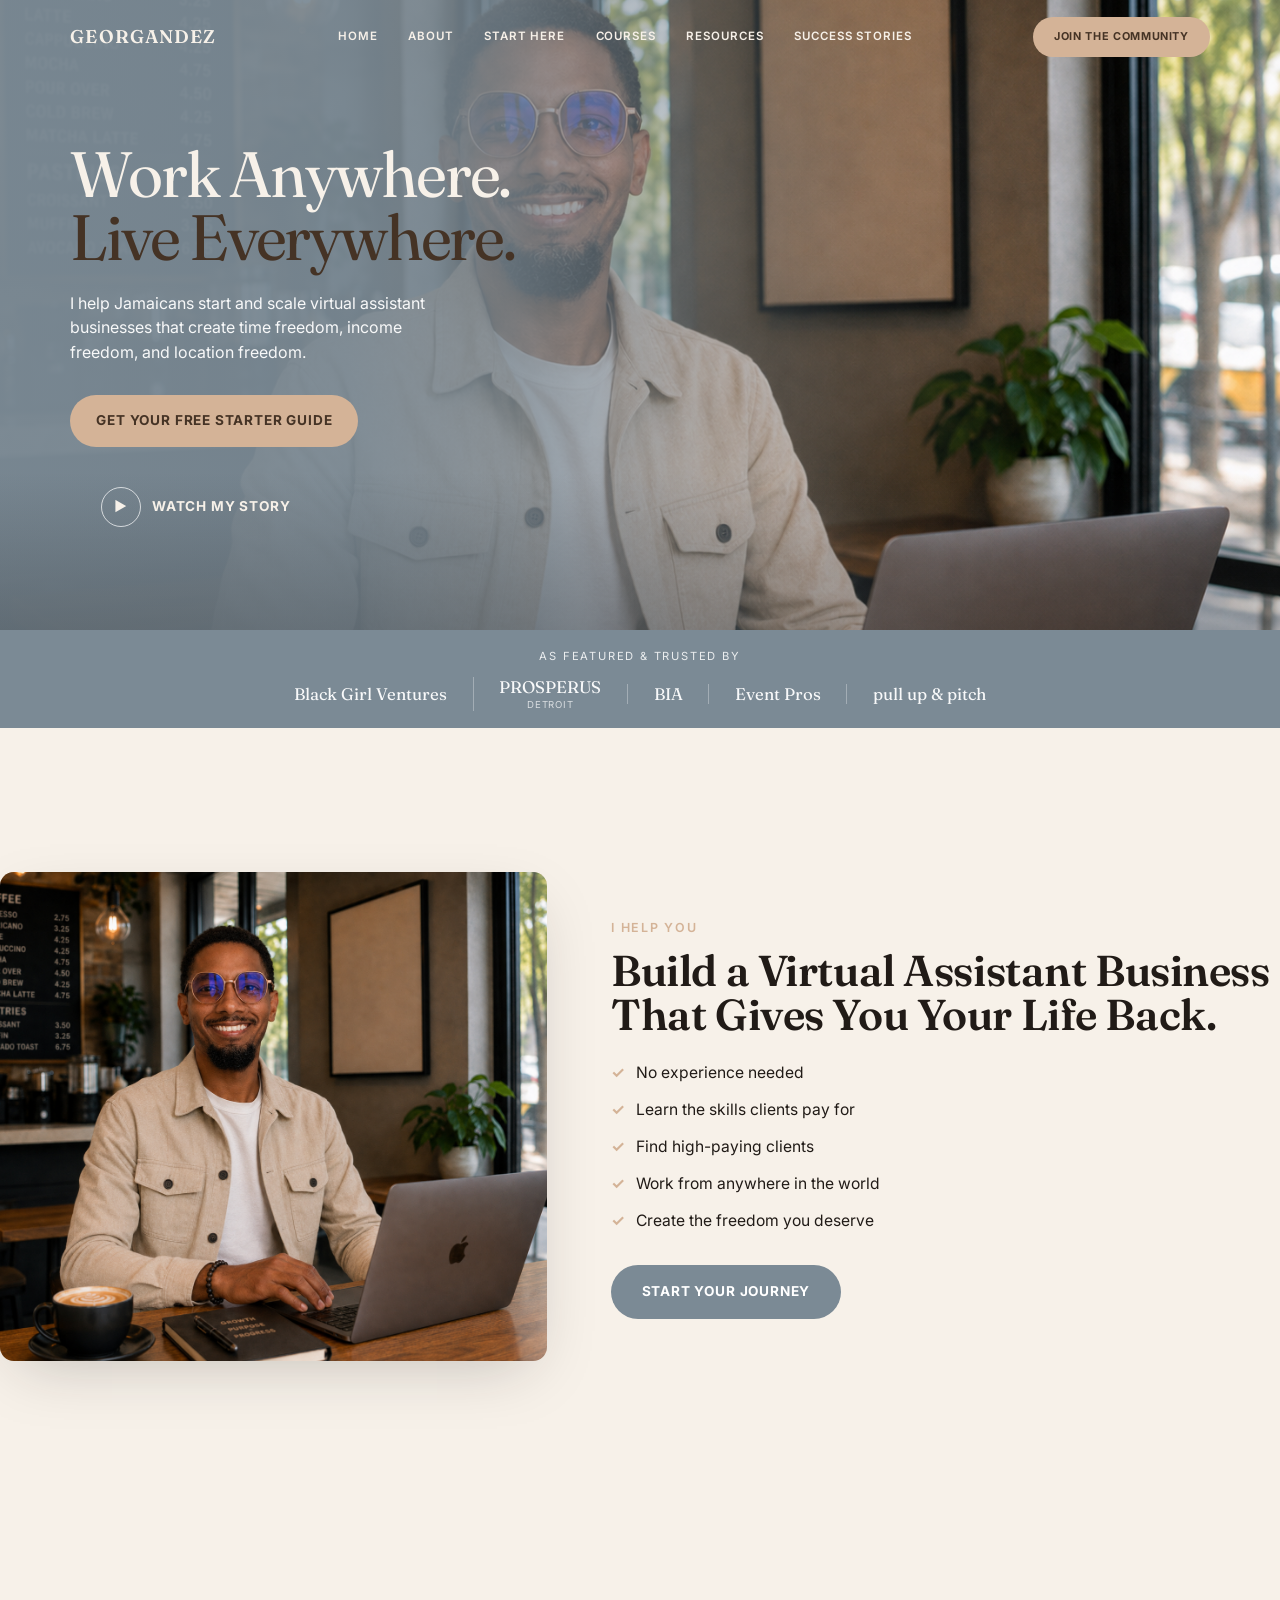
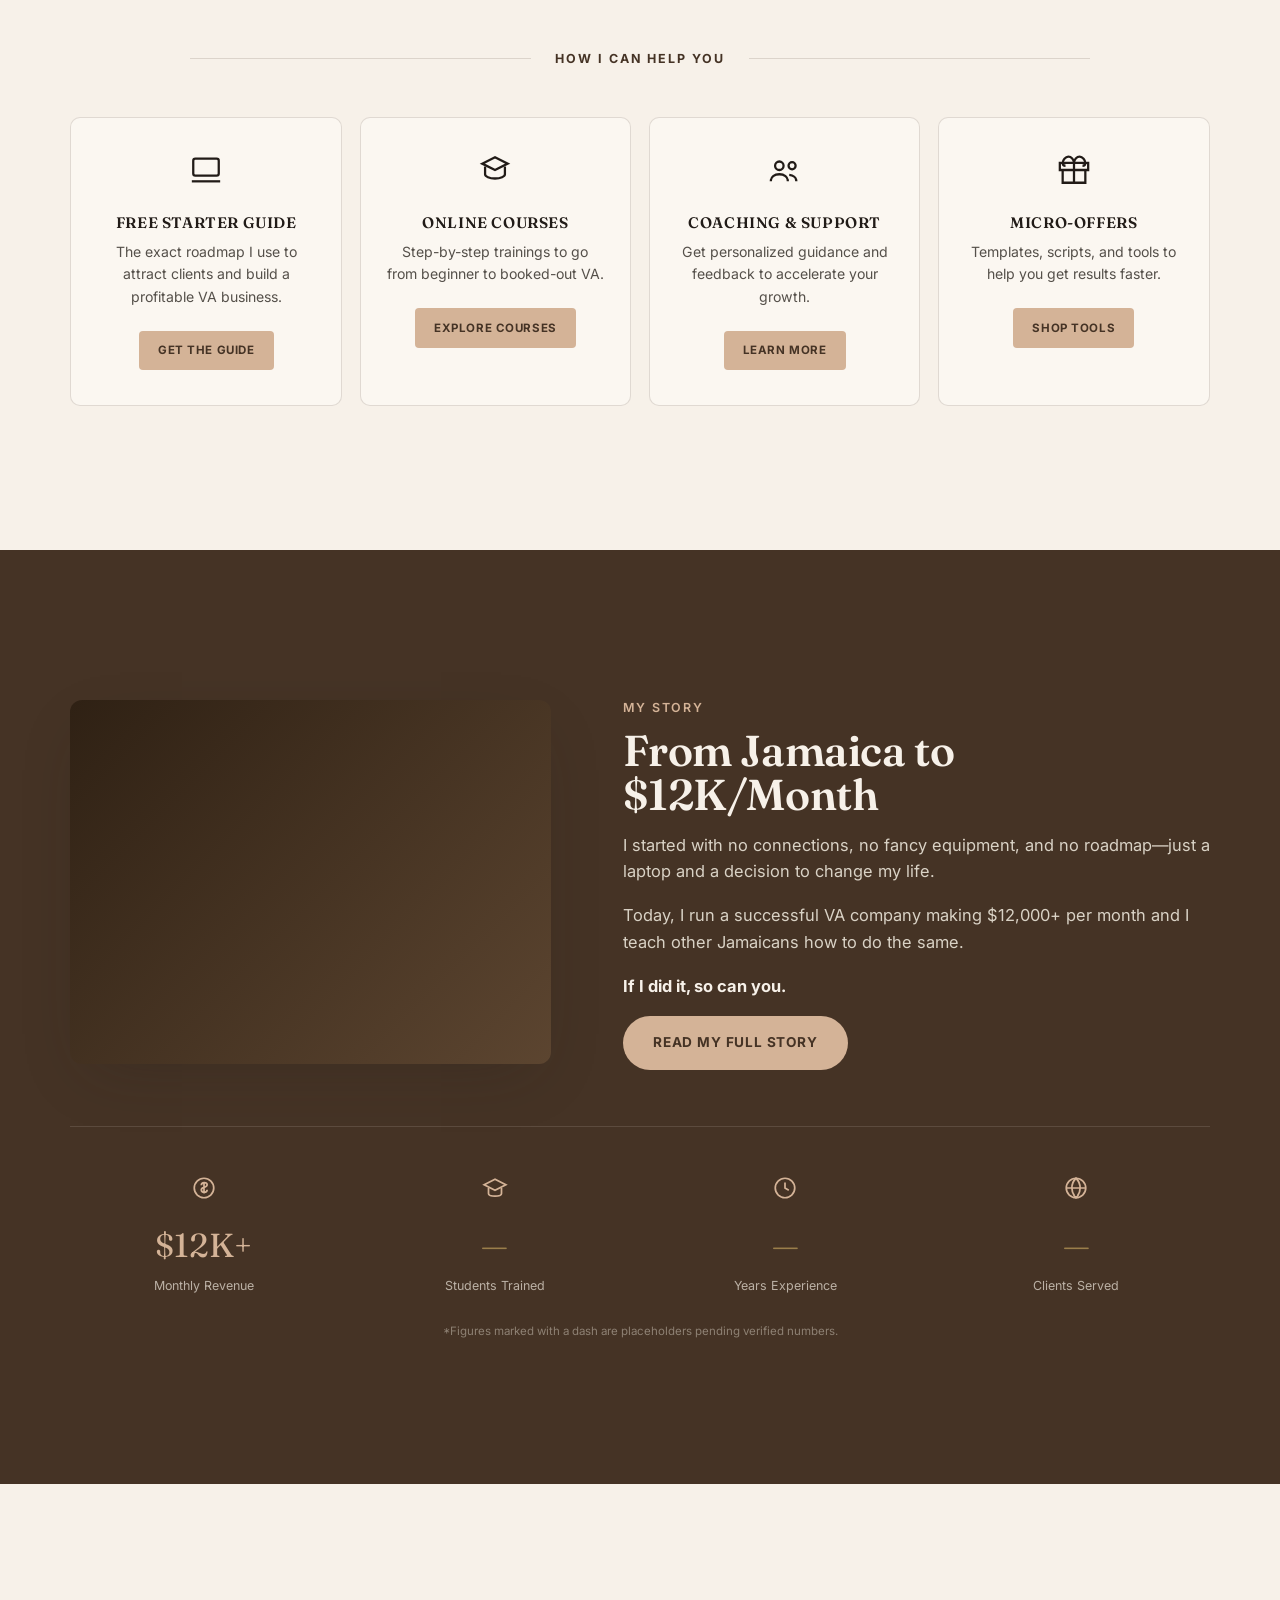
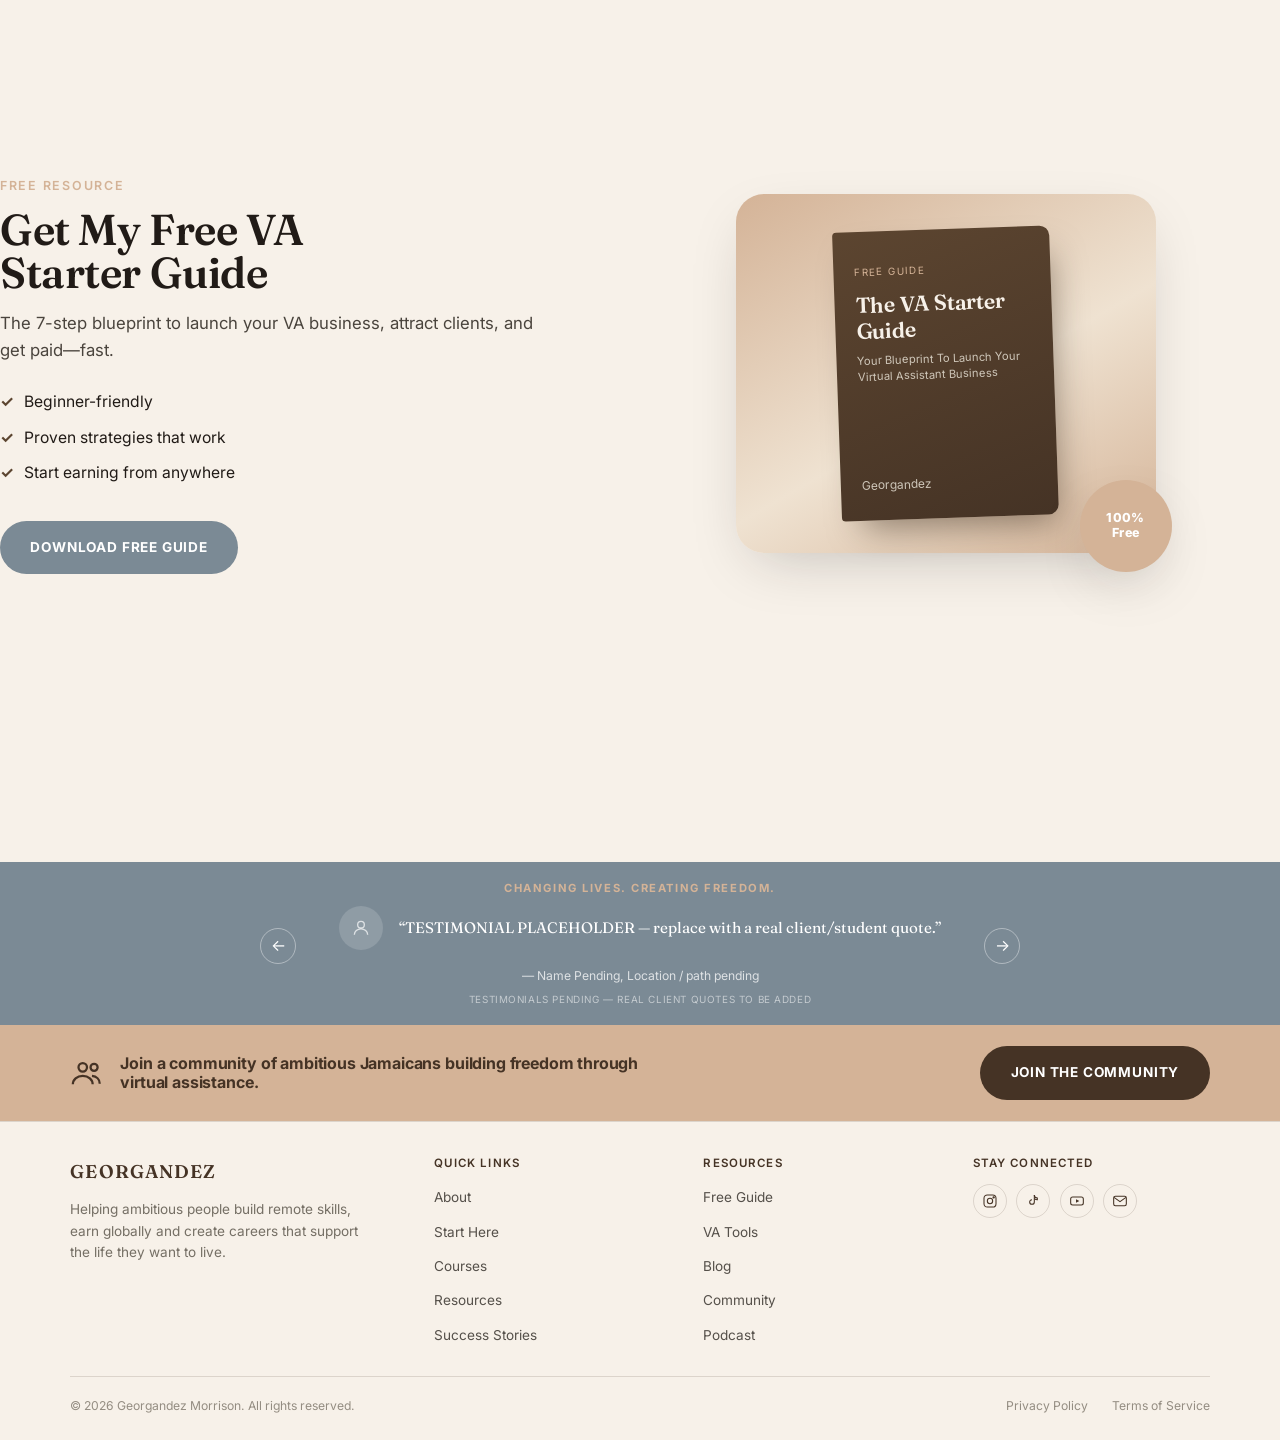
==== site/index.html @ 311a5f86 "Initial commit: Georgandez Morrison homepage Static site rebuilt to match the approved brand mockup " ====
<!DOCTYPE html>
<html lang="en">
<head>
<meta charset="UTF-8">
<meta name="viewport" content="width=device-width, initial-scale=1.0">
<title>Georgandez Morrison | Remote Work, Virtual Assistance &amp; Location Freedom</title>
<meta name="description" content="Learn how to build remote skills, become a virtual assistant, work with global clients and create greater freedom from anywhere.">

<meta property="og:type" content="website">
<meta property="og:title" content="Georgandez Morrison | Remote Work, Virtual Assistance & Location Freedom">
<meta property="og:description" content="I help Jamaicans start and scale virtual assistant businesses that create time freedom, income freedom, and location freedom.">
<meta property="og:image" content="images/hero-cafe.jpg">
<meta name="twitter:card" content="summary_large_image">
<meta name="twitter:title" content="Georgandez Morrison | Remote Work, Virtual Assistance & Location Freedom">
<meta name="twitter:description" content="I help Jamaicans start and scale virtual assistant businesses that create time freedom, income freedom, and location freedom.">

<link rel="preconnect" href="https://fonts.googleapis.com">
<link rel="preconnect" href="https://fonts.gstatic.com" crossorigin>
<link href="https://fonts.googleapis.com/css2?family=Fraunces:opsz,wght@9..144,500;9..144,600;9..144,700&family=Inter:wght@400;500;600;700&display=swap" rel="stylesheet">
<link rel="stylesheet" href="css/style.css">

<!-- Analytics/pixel placeholders: wire real IDs in js/config.js, then uncomment the loader snippets below. -->
<!-- Google Analytics (gtag.js) placeholder -->
<!-- Meta Pixel placeholder -->
<!-- TikTok Pixel placeholder -->
</head>
<body>

<a class="skip-link" href="#hero">Skip to main content</a>

<header class="site-header">
  <div class="container nav-row">
    <a href="index.html" class="brand">GEORGANDEZ</a>
    <nav class="nav-links" aria-label="Primary">
      <a href="index.html">Home</a>
      <a href="about.html">About</a>
      <a href="start-here.html">Start Here</a>
      <a href="courses.html">Courses</a>
      <a href="resources.html">Resources</a>
      <a href="success-stories.html">Success Stories</a>
    </nav>
    <a class="btn btn--primary btn--nav-cta nav-cta" href="community.html">Join the Community</a>
    <button class="hamburger" aria-label="Toggle menu" aria-expanded="false">
      <span></span><span></span><span></span>
    </button>
  </div>
</header>

<div class="mobile-menu">
  <a href="index.html">Home</a>
  <a href="about.html">About</a>
  <a href="start-here.html">Start Here</a>
  <a href="courses.html">Courses</a>
  <a href="resources.html">Resources</a>
  <a href="success-stories.html">Success Stories</a>
  <a class="btn btn--primary" href="community.html">Join the Community</a>
</div>

<section class="hero" id="hero" tabindex="-1">
  <img class="hero-bg-img" src="images/hero-cafe.jpg" alt="Georgandez Morrison working on a laptop at a café" data-fallback-text="Hero photo: save as images/hero-cafe.jpg">
  <div class="hero-overlay"></div>
  <div class="hero-vignette"></div>
  <div class="hero-inner-wrap">
    <div class="hero-inner">
      <h1 class="hero-headline"><span class="line">Work Anywhere.</span><br><span class="line highlight">Live Everywhere.</span></h1>
      <p class="hero-copy">I help Jamaicans start and scale virtual assistant businesses that create time freedom, income freedom, and location freedom.</p>
      <div class="hero-actions">
        <a href="#lead-magnet" class="btn btn--primary" data-open-lead-modal onclick="trackEvent('hero_cta_click')">Get Your Free Starter Guide</a>
        <a href="about.html#story" class="btn btn--ghost-play" onclick="trackEvent('watch_story')">
          <span class="play-circle">&#9654;</span> Watch My Story
        </a>
      </div>
    </div>
  </div>
</section>

<section class="trust-bar">
  <div class="container">
    <p>As Featured &amp; Trusted By</p>
    <div class="trust-logos" id="trust-logos"></div>
  </div>
</section>

<section>
  <div class="container split">
    <div class="split-media">
      <img src="images/hero-cafe.jpg" alt="Georgandez Morrison working remotely" data-fallback-text="Photo: save as images/hero-cafe.jpg">
    </div>
    <div class="split-body reveal">
      <span class="eyebrow">I Help You</span>
      <h2 class="section-heading">Build a Virtual Assistant Business That Gives You Your Life Back.</h2>
      <ul class="checklist">
        <li>No experience needed</li>
        <li>Learn the skills clients pay for</li>
        <li>Find high-paying clients</li>
        <li>Work from anywhere in the world</li>
        <li>Create the freedom you deserve</li>
      </ul>
      <a href="start-here.html" class="btn btn--slate">Start Your Journey</a>
    </div>
  </div>
</section>

<section class="help-section">
  <div class="container">
    <div class="section-divider reveal">
      <span>How I Can Help You</span>
    </div>
    <div class="help-grid">
      <div class="help-card reveal">
        <svg viewBox="0 0 24 24" fill="none" stroke="currentColor" stroke-width="1.6"><rect x="3" y="4" width="18" height="12" rx="1.5"/><path d="M2 20h20"/></svg>
        <h3>Free Starter Guide</h3>
        <p>The exact roadmap I use to attract clients and build a profitable VA business.</p>
        <a class="btn--card" href="#lead-magnet" data-open-lead-modal onclick="trackEvent('course_click')">Get the Guide</a>
      </div>
      <div class="help-card reveal">
        <svg viewBox="0 0 24 24" fill="none" stroke="currentColor" stroke-width="1.6"><path d="M12 3l9 4.5-9 4.5-9-4.5L12 3z"/><path d="M5 9.5V15c0 1.5 3 3 7 3s7-1.5 7-3V9.5"/></svg>
        <h3>Online Courses</h3>
        <p>Step-by-step trainings to go from beginner to booked-out VA.</p>
        <a class="btn--card" href="courses.html" onclick="trackEvent('course_click')">Explore Courses</a>
      </div>
      <div class="help-card reveal">
        <svg viewBox="0 0 24 24" fill="none" stroke="currentColor" stroke-width="1.6"><circle cx="8" cy="9" r="3"/><circle cx="17" cy="9" r="2.5"/><path d="M2 20c0-3 2.5-5 6-5s6 2 6 5M15 15.5c2.8.2 5 1.9 5 4.5"/></svg>
        <h3>Coaching &amp; Support</h3>
        <p>Get personalized guidance and feedback to accelerate your growth.</p>
        <a class="btn--card" href="community.html" onclick="trackEvent('community_click')">Learn More</a>
      </div>
      <div class="help-card reveal">
        <svg viewBox="0 0 24 24" fill="none" stroke="currentColor" stroke-width="1.6"><path d="M20 12v9H4v-9M2 7h20v5H2V7zM12 7v14M12 7c0-2.5-2-4.5-4-4.5S4 5 4 7c0 1.4 1.1 2 2 2M12 7c0-2.5 2-4.5 4-4.5S20 5 20 7c0 1.4-1.1 2-2 2"/></svg>
        <h3>Micro-Offers</h3>
        <p>Templates, scripts, and tools to help you get results faster.</p>
        <a class="btn--card" href="resources.html">Shop Tools</a>
      </div>
    </div>
  </div>
</section>

<section class="story-section" id="story">
  <div class="container">
    <div class="story-grid">
      <div class="story-media reveal">
        <img src="images/story-surf.jpg" alt="Georgandez Morrison working remotely" data-fallback-text="Story photo: save as images/story-surf.jpg">
      </div>
      <div class="story-body reveal">
        <span class="eyebrow eyebrow--dark">My Story</span>
        <h2 class="section-heading" style="color:var(--cream);">From Jamaica to<br>$12K/Month</h2>
        <p>I started with no connections, no fancy equipment, and no roadmap&mdash;just a laptop and a decision to change my life.</p>
        <p>Today, I run a successful VA company making $12,000+ per month and I teach other Jamaicans how to do the same.</p>
        <p style="font-weight:700; color:var(--cream);">If I did it, so can you.</p>
        <a href="about.html" class="btn btn--primary">Read My Full Story</a>
      </div>
    </div>
    <div class="stats-grid" id="stats-grid"></div>
    <p class="stats-footnote">*Figures marked with a dash are placeholders pending verified numbers.</p>
  </div>
</section>

<section class="lead-section" id="lead-magnet">
  <div class="container split split--reverse">
    <div class="split-body reveal">
      <span class="eyebrow">Free Resource</span>
      <h2 class="section-heading">Get My Free VA<br>Starter Guide</h2>
      <p class="section-sub">The 7-step blueprint to launch your VA business, attract clients, and get paid&mdash;fast.</p>
      <ul class="benefit-list">
        <li>Beginner-friendly</li>
        <li>Proven strategies that work</li>
        <li>Start earning from anywhere</li>
      </ul>
      <a href="#" class="btn btn--slate" data-open-lead-modal onclick="trackEvent('guide_download')">Download Free Guide</a>
    </div>
    <div class="ebook-mockup-wrap reveal">
      <div class="ebook-frame">
        <div class="ebook-cover">
          <div>
            <span class="kicker">Free Guide</span>
            <h3>The VA Starter Guide</h3>
            <p style="font-size:0.7rem; margin-top:0.6rem; color:rgba(250,245,233,0.75); line-height:1.4;">Your Blueprint To Launch Your Virtual Assistant Business</p>
          </div>
          <span class="author">Georgandez</span>
        </div>
        <span class="free-badge">100%<br>Free</span>
      </div>
    </div>
  </div>
</section>

<section class="testimonial-section">
  <div class="container">
    <p class="testimonial-heading">Changing Lives. Creating Freedom.</p>
    <div class="testimonial-slider">
      <button class="prev-slide" aria-label="Previous testimonial">&#8592;</button>
      <div class="testimonial-track-wrap"><div id="testimonial-track"></div></div>
      <button class="next-slide" aria-label="Next testimonial">&#8594;</button>
    </div>
    <p class="placeholder-note">Testimonials pending &mdash; real client quotes to be added</p>
  </div>
</section>

<section class="community-cta">
  <div class="container reveal">
    <div class="cta-copy">
      <svg viewBox="0 0 24 24" fill="none" stroke="currentColor" stroke-width="1.6"><circle cx="9" cy="8" r="3"/><circle cx="17" cy="8" r="2.5"/><path d="M2 20c0-3.3 2.9-6 7-6s7 2.7 7 6M15.5 14c3.1.3 5.5 2.4 5.5 5.5"/></svg>
      <h2>Join a community of ambitious Jamaicans building freedom through virtual assistance.</h2>
    </div>
    <a href="community.html" class="btn btn--coffee" onclick="trackEvent('community_click')">Join the Community</a>
  </div>
</section>

<footer class="site-footer">
  <div class="container">
    <div class="footer-top">
      <div class="footer-brand">
        <span class="brand">GEORGANDEZ</span>
        <p>Helping ambitious people build remote skills, earn globally and create careers that support the life they want to live.</p>
      </div>
      <div class="footer-col">
        <h4>Quick Links</h4>
        <ul>
          <li><a href="about.html">About</a></li>
          <li><a href="start-here.html">Start Here</a></li>
          <li><a href="courses.html">Courses</a></li>
          <li><a href="resources.html">Resources</a></li>
          <li><a href="success-stories.html">Success Stories</a></li>
        </ul>
      </div>
      <div class="footer-col">
        <h4>Resources</h4>
        <ul>
          <li><a href="#lead-magnet" data-open-lead-modal>Free Guide</a></li>
          <li><a href="resources.html">VA Tools</a></li>
          <li><a href="resources.html">Blog</a></li>
          <li><a href="community.html">Community</a></li>
          <li><a href="resources.html">Podcast</a></li>
        </ul>
      </div>
      <div class="footer-col">
        <h4>Stay Connected</h4>
        <div class="footer-social">
          <a href="#" aria-label="Instagram"><svg viewBox="0 0 24 24" fill="none" stroke="currentColor" stroke-width="1.6"><rect x="3" y="3" width="18" height="18" rx="5"/><circle cx="12" cy="12" r="4"/><circle cx="17.5" cy="6.5" r="1"/></svg></a>
          <a href="#" aria-label="TikTok"><svg viewBox="0 0 24 24" fill="none" stroke="currentColor" stroke-width="1.6"><path d="M14 3v10.5a3.5 3.5 0 1 1-3.5-3.5"/><path d="M14 3c0 2.5 2 4.5 4.5 4.5V10c-1.8 0-3.3-.6-4.5-1.6"/></svg></a>
          <a href="#" aria-label="YouTube"><svg viewBox="0 0 24 24" fill="none" stroke="currentColor" stroke-width="1.6"><rect x="2.5" y="6" width="19" height="12" rx="3"/><path d="M10.5 9.5l5 2.5-5 2.5z" fill="currentColor" stroke="none"/></svg></a>
          <a href="#" aria-label="Email"><svg viewBox="0 0 24 24" fill="none" stroke="currentColor" stroke-width="1.6"><rect x="2.5" y="5" width="19" height="14" rx="2.5"/><path d="M3 6.5l9 6.5 9-6.5"/></svg></a>
        </div>
      </div>
    </div>
    <div class="footer-bottom">
      <span>&copy; 2026 Georgandez Morrison. All rights reserved.</span>
      <span class="legal-links"><a href="#">Privacy Policy</a><a href="#">Terms of Service</a></span>
    </div>
  </div>
</footer>

<div class="modal-overlay" id="lead-modal">
  <div class="modal-panel" role="dialog" aria-modal="true" aria-labelledby="lead-modal-title">
    <button class="modal-close" aria-label="Close">&times;</button>
    <span class="eyebrow">Free Resource</span>
    <h3 id="lead-modal-title" style="font-family:var(--font-serif); font-size:1.6rem; margin-top:0.4rem;">Get the VA Starter Guide</h3>
    <p class="section-sub" style="font-size:0.92rem;">Enter your details and I'll send it straight to your inbox.</p>
    <form id="lead-form">
      <div class="form-grid two-col">
        <div class="form-field">
          <label for="lead-first-name">First Name</label>
          <input id="lead-first-name" name="firstName" type="text" required>
        </div>
        <div class="form-field">
          <label for="lead-last-name">Last Name</label>
          <input id="lead-last-name" name="lastName" type="text" required>
        </div>
        <div class="form-field full">
          <label for="lead-email">Email</label>
          <input id="lead-email" name="email" type="email" required>
        </div>
        <div class="form-field full">
          <label for="lead-country">Country</label>
          <input id="lead-country" name="country" type="text" required>
        </div>
        <div class="form-field full">
          <label for="lead-path">What best describes where you are right now?</label>
          <select id="lead-path" name="path" required>
            <option value="" disabled selected>Select one</option>
            <option value="va">I want to become a Virtual Assistant</option>
            <option value="remote-career">I want to take my current career remote</option>
            <option value="remote-business">I want to build my own remote business</option>
            <option value="lifestyle">I'm already remote and want better balance/lifestyle</option>
          </select>
        </div>
      </div>
      <button type="submit" class="btn btn--primary btn--block" style="margin-top:1.4rem;">Send Me the Guide</button>
      <p class="form-note">By submitting, you'll join the email list and receive occasional updates. Unsubscribe anytime.</p>
    </form>
  </div>
</div>

<script src="js/config.js"></script>
<script src="js/data.js"></script>
<script src="js/main.js"></script>
</body>
</html>
---- site/css/style.css ----
/* ===== Design tokens ===== */
:root {
  /* Brand triad: #453325 (coffee brown), #7B8A95 (slate), #D4B397 (sand) */
  --forest: #5c4530;
  --forest-dark: #453325;
  --forest-light: #74593d;
  --cream: #f7f1e9;
  --cream-alt: #efe2d1;
  --warm-white: #fbf7f1;
  --brown: #7b8a95;
  --brown-dark: #2f2114;
  --sand: #d4b397;
  --gold: #d4b397;
  --gold-light: #d4b397;
  --gold-deep: #453325;
  --charcoal: #211b17;
  --white: #ffffff;
  --hero-accent: #7b8a95;
  --hero-dark: #2b3034;
  --muted-border: rgba(69, 51, 37, 0.15);

  --font-serif: "Fraunces", Georgia, "Times New Roman", serif;
  --font-sans: "Inter", -apple-system, BlinkMacSystemFont, "Segoe UI", sans-serif;

  --max-width: 1440px;
  --space-xs: 0.5rem;
  --space-sm: 1rem;
  --space-md: 2rem;
  --space-lg: 4rem;
  --space-xl: 7rem;

  --radius-sm: 6px;
  --radius-md: 14px;
  --radius-lg: 28px;

  --shadow-soft: 0 20px 60px -20px rgba(33, 29, 26, 0.25);
}

/* ===== Reset ===== */
* { margin: 0; padding: 0; box-sizing: border-box; }

html { scroll-behavior: smooth; }

body {
  font-family: var(--font-sans);
  color: var(--charcoal);
  background: var(--cream);
  line-height: 1.6;
  -webkit-font-smoothing: antialiased;
  overflow-x: hidden;
}

img { max-width: 100%; display: block; }
a { color: inherit; text-decoration: none; }
button { font: inherit; cursor: pointer; border: none; background: none; }
ul { list-style: none; }
input, select { font: inherit; }

.container {
  max-width: var(--max-width);
  margin: 0 auto;
  padding-inline: clamp(2rem, 5.5vw, 5.5rem);
}

section { position: relative; }

h1, h2, h3, h4 {
  font-family: var(--font-serif);
  font-weight: 600;
  line-height: 1.15;
  letter-spacing: -0.01em;
}

.eyebrow {
  font-family: var(--font-sans);
  font-size: 0.78rem;
  font-weight: 600;
  letter-spacing: 0.14em;
  text-transform: uppercase;
  color: var(--sand);
}

.eyebrow--dark { color: var(--gold-light); }

.section-heading {
  font-size: clamp(1.9rem, 3.6vw, 2.7rem);
  line-height: 1;
  margin: 0.6rem 0 1rem;
}

.section-sub {
  font-size: 1.05rem;
  color: #4a443d;
  max-width: 620px;
}

.section-sub--dark { color: rgba(250, 245, 233, 0.75); }

.text-center { text-align: center; margin-left: auto; margin-right: auto; }

/* ===== Buttons ===== */
.btn {
  display: inline-flex;
  align-items: center;
  justify-content: center;
  gap: 0.5rem;
  padding: 1rem 1.9rem;
  border-radius: 999px;
  font-size: 0.85rem;
  font-weight: 700;
  letter-spacing: 0.06em;
  text-transform: uppercase;
  transition: transform 0.25s ease, box-shadow 0.25s ease, background 0.25s ease, color 0.25s ease;
  min-height: 48px;
  white-space: nowrap;
}

.btn:focus-visible { outline: 3px solid var(--gold); outline-offset: 2px; }

.btn--primary {
  background: var(--sand);
  color: var(--forest-dark);
}
.btn--primary:hover { background: #ddc0a5; transform: translateY(-2px); box-shadow: var(--shadow-soft); }

.btn--slate {
  background: var(--brown);
  color: var(--white);
}
.btn--slate:hover { background: #8b99a3; transform: translateY(-2px); box-shadow: var(--shadow-soft); }

.btn--coffee {
  background: var(--forest-dark);
  color: var(--white);
}
.btn--coffee:hover { background: #5a4230; transform: translateY(-2px); box-shadow: var(--shadow-soft); }

.btn--nav-cta { padding: 0.7rem 1.3rem; font-size: 0.68rem; min-height: 38px; }

.btn--outline {
  background: transparent;
  border: 1.5px solid currentColor;
  color: var(--charcoal);
}
.btn--outline:hover { background: var(--charcoal); color: var(--cream); transform: translateY(-2px); }

.btn--outline-light {
  background: transparent;
  border: 1.5px solid rgba(250, 245, 233, 0.6);
  color: var(--cream);
}
.btn--outline-light:hover { background: var(--cream); color: var(--forest-dark); }

.btn--forest {
  background: var(--forest);
  color: var(--cream);
}
.btn--forest:hover { background: var(--forest-light); transform: translateY(-2px); box-shadow: var(--shadow-soft); }

.btn--dark-sm {
  background: var(--charcoal);
  color: var(--cream);
  padding: 0.75rem 1.4rem;
  font-size: 0.72rem;
}
.btn--dark-sm:hover { background: var(--forest-dark); }

.btn--ghost-play {
  background: none;
  color: var(--cream);
  font-weight: 700;
  letter-spacing: 0.06em;
  text-transform: uppercase;
  font-size: 0.85rem;
  gap: 0.7rem;
}
.btn--ghost-play .play-circle {
  display: inline-flex;
  align-items: center;
  justify-content: center;
  width: 40px; height: 40px;
  border-radius: 50%;
  border: 1.5px solid rgba(250, 245, 233, 0.7);
  transition: background 0.25s ease;
}
.btn--ghost-play:hover .play-circle { background: rgba(250, 245, 233, 0.15); }

.btn--block { width: 100%; }

/* ===== Header / Nav ===== */
.site-header {
  position: fixed;
  top: 0; left: 0; right: 0;
  z-index: 200;
  padding: 1.05rem 0;
  transition: background 0.35s ease, padding 0.35s ease, box-shadow 0.35s ease;
}

.site-header.is-scrolled {
  background: rgba(250, 245, 233, 0.95);
  backdrop-filter: blur(10px);
  padding: 0.85rem 0;
  box-shadow: 0 8px 30px -20px rgba(33, 29, 26, 0.4);
}

.nav-row {
  display: flex;
  align-items: center;
  justify-content: space-between;
  gap: 1.5rem;
}

.brand {
  font-family: var(--font-serif);
  font-size: 1.15rem;
  font-weight: 600;
  letter-spacing: 0.06em;
  text-transform: uppercase;
  color: var(--cream);
  transition: color 0.35s ease;
}
.site-header.is-scrolled .brand { color: var(--forest-dark); }

.nav-links {
  display: none;
  align-items: center;
  gap: 1.9rem;
}

.nav-links a {
  font-size: 0.72rem;
  font-weight: 600;
  letter-spacing: 0.08em;
  text-transform: uppercase;
  color: var(--cream);
  position: relative;
  transition: color 0.35s ease;
}
.site-header.is-scrolled .nav-links a { color: var(--charcoal); }

.nav-links a::after {
  content: "";
  position: absolute;
  left: 0; bottom: -6px;
  width: 0; height: 2px;
  background: var(--gold);
  transition: width 0.25s ease;
}
.nav-links a:hover::after { width: 100%; }

.nav-cta { display: none; }

.hamburger {
  display: flex;
  flex-direction: column;
  justify-content: center;
  gap: 5px;
  width: 42px; height: 42px;
  z-index: 210;
}
.hamburger span {
  display: block;
  width: 24px; height: 2px;
  background: var(--cream);
  transition: transform 0.3s ease, opacity 0.3s ease, background 0.3s ease;
}
.site-header.is-scrolled .hamburger span { background: var(--charcoal); }
.hamburger.is-open span:nth-child(1) { transform: translateY(7px) rotate(45deg); }
.hamburger.is-open span:nth-child(2) { opacity: 0; }
.hamburger.is-open span:nth-child(3) { transform: translateY(-7px) rotate(-45deg); }
.hamburger.is-open span { background: var(--cream) !important; }

.mobile-menu {
  position: fixed;
  inset: 0;
  background: var(--forest-dark);
  z-index: 195;
  display: flex;
  flex-direction: column;
  align-items: center;
  justify-content: center;
  gap: 2rem;
  transform: translateY(-100%);
  transition: transform 0.4s cubic-bezier(.65,0,.35,1);
}
.mobile-menu.is-open { transform: translateY(0); }
.mobile-menu a {
  font-family: var(--font-serif);
  font-size: 1.8rem;
  color: var(--cream);
}
.mobile-menu .btn { margin-top: 1rem; color: var(--charcoal); }

@media (min-width: 1024px) {
  .nav-links { display: flex; }
  .nav-cta { display: inline-flex; }
  .hamburger { display: none; }
}

/* ===== Hero ===== */
.hero {
  position: relative;
  color: var(--cream);
  overflow: hidden;
  background: var(--hero-dark);
  min-height: 620px;
  height: 70vh;
  max-height: 760px;
}

.hero-bg-img {
  position: absolute;
  top: 0;
  left: 0;
  width: 100%;
  max-width: none;
  height: 100%;
  object-fit: cover;
  object-position: 66% 30%;
  z-index: 0;
}

.hero-overlay {
  position: absolute;
  inset: 0;
  z-index: 1;
  background: linear-gradient(
    90deg,
    rgba(123, 138, 149, 0.97) 0%,
    rgba(123, 138, 149, 0.94) 27%,
    rgba(123, 138, 149, 0.8) 40%,
    rgba(123, 138, 149, 0.48) 53%,
    rgba(123, 138, 149, 0.15) 68%,
    rgba(123, 138, 149, 0) 82%
  );
}

.hero-vignette {
  position: absolute;
  inset: 0;
  z-index: 1;
  background: linear-gradient(180deg, rgba(43,48,52,0) 75%, rgba(43,48,52,0.3) 100%);
  pointer-events: none;
}

.hero-inner-wrap {
  position: relative;
  z-index: 2;
  height: 100%;
  width: 100%;
  max-width: 1440px;
  margin-inline: auto;
  padding-inline: clamp(2rem, 5.5vw, 5.5rem);
  display: flex;
  align-items: center;
  padding-top: 3.5rem;
}

.hero-inner { max-width: 520px; }

.hero-headline {
  font-family: var(--font-serif);
  font-size: clamp(2.5rem, 5vw, 4.4rem);
  font-weight: 400;
  line-height: 0.98;
  letter-spacing: -0.035em;
  color: var(--cream);
}
.hero-headline .line { display: inline-block; white-space: nowrap; }
.hero-headline .highlight { color: var(--forest-dark); }

.hero-copy {
  margin: 22px 0 30px;
  font-size: 16px;
  line-height: 1.55;
  max-width: 360px;
  color: rgba(255, 255, 255, 0.94);
}

.hero-actions {
  display: flex;
  flex-direction: column;
  align-items: flex-start;
  gap: 24px;
}
.hero-actions .btn--primary { padding: 15px 26px; }
.hero-actions .play-circle { border-color: rgba(255, 255, 255, 0.7); }

@media (max-width: 767px) {
  .hero {
    height: auto;
    min-height: unset;
    max-height: none;
    background: var(--hero-dark);
  }
  .hero-bg-img,
  .hero-overlay {
    top: 0;
    left: 0;
    width: 100%;
    height: max(46vh, 320px);
  }
  .hero-bg-img { object-position: 60% 20%; }
  .hero-overlay {
    background: linear-gradient(
      180deg,
      rgba(123, 138, 149, 0) 0%,
      rgba(123, 138, 149, 0.55) 68%,
      rgba(123, 138, 149, 0.97) 88%,
      rgba(123, 138, 149, 1) 100%
    );
  }
  .hero-vignette { display: none; }
  .hero-inner-wrap {
    display: block;
    position: relative;
    height: auto;
    margin-top: max(46vh, 320px);
    padding-top: 2.4rem;
    padding-bottom: 3rem;
    background: var(--hero-dark);
  }
}

.img-fallback-label {
  position: absolute; inset: 0;
  display: none;
  align-items: center;
  justify-content: center;
  text-align: center;
  padding: 2rem;
  font-family: var(--font-serif);
  font-size: 1rem;
  color: rgba(250,245,233,0.6);
  background: linear-gradient(135deg, var(--brown), var(--forest));
  z-index: 0;
}
img[data-broken] { display: none; }

/* ===== Trust bar ===== */
.trust-bar {
  background: var(--brown);
  color: rgba(255, 255, 255, 0.9);
  padding: 1.1rem 0;
  min-height: 90px;
  display: flex;
  align-items: center;
}
.trust-bar p {
  text-align: center;
  font-size: 0.7rem;
  letter-spacing: 0.16em;
  text-transform: uppercase;
  color: rgba(255, 255, 255, 0.85);
  margin-bottom: 0.7rem;
}
.trust-logos {
  display: flex;
  flex-wrap: wrap;
  justify-content: center;
  align-items: center;
  gap: 0;
  font-family: var(--font-serif);
  font-size: 1.05rem;
  color: rgba(255, 255, 255, 0.95);
}
.trust-logos span {
  padding: 0 1.6rem;
  border-left: 1px solid rgba(255, 255, 255, 0.3);
  line-height: 1.2;
  text-align: center;
}
.trust-logos span:first-child { border-left: none; }
.trust-logos small { display: block; font-family: var(--font-sans); font-size: 0.6rem; letter-spacing: 0.08em; text-transform: uppercase; color: rgba(255, 255, 255, 0.7); margin-top: 0.15rem; }

/* ===== Two column generic ===== */
.split {
  display: grid;
  gap: 3rem;
  align-items: center;
  padding: var(--space-xl) 0;
}
@media (min-width: 960px) {
  .split { grid-template-columns: 0.9fr 1.1fr; gap: 4rem; }
  .split--reverse .split-media { order: 2; }
}

.split-media {
  border-radius: 14px;
  overflow: hidden;
  aspect-ratio: 1.12 / 1;
  box-shadow: var(--shadow-soft);
  position: relative;
  background: linear-gradient(135deg, var(--sand), var(--cream-alt));
}
.split-media img { width: 100%; height: 100%; object-fit: cover; }

.split-body ul.checklist { margin: 1.5rem 0 2rem; display: flex; flex-direction: column; gap: 0.75rem; }
.split-body ul.checklist li { display: flex; gap: 0.7rem; align-items: flex-start; font-size: 0.98rem; }
.split-body ul.checklist li::before { content: "\2713"; color: var(--sand); font-weight: 700; }

/* ===== Choose Your Path ===== */
.path-section { padding: var(--space-xl) 0; background: var(--cream-alt); }

.path-grid {
  display: grid;
  gap: 1.5rem;
  margin-top: 3rem;
  grid-template-columns: 1fr;
}
@media (min-width: 640px) { .path-grid { grid-template-columns: 1fr 1fr; } }
@media (min-width: 1200px) { .path-grid { grid-template-columns: repeat(4, 1fr); } }

.path-card {
  background: var(--white);
  border-radius: var(--radius-md);
  padding: 2.2rem 1.8rem;
  display: flex;
  flex-direction: column;
  gap: 1.1rem;
  border: 1px solid rgba(33,29,26,0.06);
  transition: transform 0.3s ease, box-shadow 0.3s ease, border-color 0.3s ease;
  text-align: left;
}
.path-card:hover { transform: translateY(-6px); box-shadow: var(--shadow-soft); border-color: transparent; }

.path-icon {
  width: 52px; height: 52px;
  border-radius: 50%;
  background: var(--forest);
  color: var(--cream);
  display: flex; align-items: center; justify-content: center;
}
.path-card h3 { font-size: 1.2rem; }
.path-card p { font-size: 0.94rem; color: #55504a; flex-grow: 1; }
.path-card .btn { align-self: flex-start; margin-top: 0.4rem; }

/* ===== Section divider ===== */
.section-divider {
  display: flex;
  align-items: center;
  gap: 1.5rem;
  max-width: 900px;
  margin: 0 auto;
}
.section-divider::before,
.section-divider::after {
  content: "";
  flex: 1;
  height: 1px;
  background: var(--muted-border);
}
.section-divider span {
  font-size: 0.78rem;
  font-weight: 700;
  letter-spacing: 0.16em;
  text-transform: uppercase;
  color: var(--forest-dark);
  white-space: nowrap;
}

/* ===== Help cards ===== */
.help-section { padding: var(--space-xl) 0; }
.help-grid {
  display: grid;
  gap: 1.1rem;
  margin-top: 3rem;
  grid-template-columns: 1fr;
}
@media (min-width: 640px) { .help-grid { grid-template-columns: 1fr 1fr; } }
@media (min-width: 1024px) { .help-grid { grid-template-columns: repeat(4, 1fr); } }

.help-card {
  background: var(--warm-white);
  border: 1px solid var(--muted-border);
  border-radius: 10px;
  padding: 2.2rem 1.6rem;
  text-align: center;
  transition: transform 0.3s ease, box-shadow 0.3s ease;
}
.help-card:hover { transform: translateY(-6px); box-shadow: var(--shadow-soft); }
.help-card svg { width: 34px; height: 34px; margin: 0 auto 1.2rem; color: var(--charcoal); }
.help-card h3 { font-size: 0.95rem; letter-spacing: 0.04em; text-transform: uppercase; margin-bottom: 0.6rem; }
.help-card p { font-size: 0.88rem; color: #55504a; margin-bottom: 1.4rem; }
.help-card .btn--card {
  display: inline-flex;
  background: var(--sand);
  color: var(--forest-dark);
  border-radius: 4px;
  padding: 0.65rem 1.2rem;
  font-size: 0.72rem;
  font-weight: 700;
  letter-spacing: 0.05em;
  text-transform: uppercase;
  transition: background 0.2s ease;
}
.help-card .btn--card:hover { background: #ddc0a5; }

/* ===== Story ===== */
.story-section {
  background: var(--forest-dark);
  color: var(--cream);
  padding: var(--space-xl) 0;
}
.story-grid { display: grid; gap: 3rem; }
@media (min-width: 960px) { .story-grid { grid-template-columns: 0.9fr 1.1fr; align-items: center; gap: 4.5rem; } }
.story-media {
  border-radius: 12px;
  overflow: hidden;
  aspect-ratio: 1.32/1;
  box-shadow: var(--shadow-soft);
  background: linear-gradient(135deg, var(--brown-dark), var(--forest));
}
.story-media img { width: 100%; height: 100%; object-fit: cover; }
.story-body p { color: rgba(250,245,233,0.82); margin-bottom: 1.1rem; font-size: 1.03rem; }
.story-body p.pull-quote {
  font-family: var(--font-serif);
  font-size: 1.35rem;
  color: var(--gold-light);
  border-left: 3px solid var(--gold);
  padding-left: 1.2rem;
  margin: 1.6rem 0;
}

/* ===== Stats (nested inside story section) ===== */
.stats-grid {
  display: grid;
  gap: 1.5rem;
  grid-template-columns: repeat(2, 1fr);
  border-top: 1px solid rgba(250,245,233,0.12);
  margin-top: 3.5rem;
  padding-top: 3rem;
}
@media (min-width: 768px) { .stats-grid { grid-template-columns: repeat(4, 1fr); } }
.stat { text-align: center; }
.stat svg { width: 26px; height: 26px; margin: 0 auto 0.6rem; color: var(--gold-light); }
.stat .value { font-family: var(--font-serif); font-size: clamp(1.6rem, 2.6vw, 2.2rem); color: var(--gold-light); }
.stat .label { font-size: 0.78rem; color: rgba(250,245,233,0.65); margin-top: 0.3rem; }
.stat.is-placeholder .value { color: rgba(224,188,108,0.55); }
.stats-footnote { text-align: center; font-size: 0.72rem; color: rgba(250,245,233,0.4); margin-top: 1.6rem; }

/* ===== Lead magnet ===== */
.lead-section { background: var(--cream); padding: var(--space-xl) 0; }
.benefit-list { margin: 1.6rem 0 2.2rem; display: flex; flex-direction: column; gap: 0.65rem; }
.benefit-list li { font-size: 0.98rem; display: flex; gap: 0.6rem; }
.benefit-list li::before { content: "\2713"; color: var(--forest); font-weight: 700; }

.ebook-mockup-wrap { display: flex; justify-content: center; }
.ebook-frame {
  width: 100%;
  max-width: 420px;
  aspect-ratio: 4/3.4;
  border-radius: var(--radius-lg);
  position: relative;
  background: linear-gradient(150deg, var(--sand) 0%, var(--cream-alt) 55%, var(--sand) 100%);
  box-shadow: var(--shadow-soft);
  display: flex;
  align-items: center;
  justify-content: center;
  padding: 2.2rem;
}
.ebook-cover {
  width: 62%;
  aspect-ratio: 3/4;
  background: linear-gradient(160deg, var(--forest) 0%, var(--forest-dark) 100%);
  border-radius: 4px 10px 10px 4px;
  box-shadow: 10px 18px 34px -12px rgba(47,33,20,0.5);
  display: flex;
  flex-direction: column;
  justify-content: space-between;
  padding: 1.6rem 1.3rem;
  color: var(--cream);
  transform: rotate(-2deg);
}
.ebook-cover .kicker { font-size: 0.62rem; letter-spacing: 0.14em; text-transform: uppercase; color: var(--gold-light); }
.ebook-cover h3 { font-family: var(--font-serif); font-size: 1.35rem; line-height: 1.2; margin-top: 0.6rem; }
.ebook-cover .author { font-size: 0.75rem; color: rgba(250,245,233,0.75); }
.free-badge {
  position: absolute; bottom: -1.2rem; right: -1rem;
  background: var(--sand);
  color: var(--white);
  font-size: 0.78rem; font-weight: 800; letter-spacing: 0.03em;
  width: 92px; height: 92px;
  border-radius: 50%;
  display: flex; align-items: center; justify-content: center;
  text-align: center;
  line-height: 1.2;
  box-shadow: var(--shadow-soft);
}

/* ===== Testimonials ===== */
.testimonial-section { background: var(--brown); color: var(--white); padding: 1.1rem 0; }
.testimonial-heading {
  text-align: center;
  font-family: var(--font-sans);
  font-size: 0.7rem;
  font-weight: 700;
  letter-spacing: 0.14em;
  text-transform: uppercase;
  color: var(--sand);
  margin-bottom: 0.5rem;
}
.testimonial-slider {
  position: relative;
  max-width: 760px;
  margin: 0 auto;
  display: flex;
  align-items: center;
  justify-content: center;
  gap: 1.4rem;
}
.testimonial-track-wrap { flex: 1; overflow: hidden; }
.testimonial-slide {
  display: none;
  align-items: center;
  justify-content: center;
  gap: 1rem;
  text-align: center;
  flex-wrap: wrap;
  animation: fadeIn 0.5s ease;
}
.testimonial-slide.is-active { display: flex; }
.testimonial-avatar {
  width: 44px; height: 44px;
  flex-shrink: 0;
  border-radius: 50%;
  background: rgba(255,255,255,0.15);
  display: flex; align-items: center; justify-content: center;
  overflow: hidden;
  font-size: 0.55rem;
  letter-spacing: 0.03em;
  text-transform: uppercase;
  color: rgba(255,255,255,0.7);
  text-align: center;
}
.testimonial-avatar img { width: 100%; height: 100%; object-fit: cover; }
.testimonial-quote { font-family: var(--font-serif); font-size: 0.95rem; line-height: 1.35; color: var(--white); }
.testimonial-meta { font-size: 0.76rem; color: rgba(255,255,255,0.75); white-space: nowrap; }
.testimonial-slider .prev-slide,
.testimonial-slider .next-slide {
  width: 36px; height: 36px;
  border-radius: 50%;
  border: 1px solid rgba(255,255,255,0.4);
  color: var(--white);
  flex-shrink: 0;
  display: flex; align-items: center; justify-content: center;
  transition: background 0.25s ease;
}
.testimonial-slider .prev-slide:hover,
.testimonial-slider .next-slide:hover { background: rgba(255,255,255,0.15); }
.placeholder-note {
  text-align: center;
  font-size: 0.62rem;
  letter-spacing: 0.06em;
  text-transform: uppercase;
  color: rgba(255,255,255,0.55);
  margin-top: 0.4rem;
}
@media (max-width: 640px) {
  .testimonial-slider { flex-wrap: wrap; }
  .testimonial-slide { flex-direction: column; }
}

@keyframes fadeIn { from { opacity: 0; transform: translateY(8px); } to { opacity: 1; transform: translateY(0); } }

/* ===== Lifestyle collage ===== */
.lifestyle-section { padding: var(--space-xl) 0; background: var(--cream-alt); }
.collage-grid {
  display: grid;
  grid-template-columns: repeat(6, 1fr);
  grid-auto-rows: 110px;
  gap: 1rem;
  margin-top: 3rem;
}
.collage-item {
  border-radius: var(--radius-md);
  overflow: hidden;
  position: relative;
  background: linear-gradient(135deg, var(--sand), var(--brown));
}
.collage-item img { width: 100%; height: 100%; object-fit: cover; }
.collage-item.tall { grid-row: span 3; grid-column: span 3; }
.collage-item.wide { grid-row: span 2; grid-column: span 3; }
.collage-item.small { grid-row: span 2; grid-column: span 2; }
.collage-item.add-slot {
  border: 1.5px dashed rgba(33,29,26,0.28);
  display: flex; align-items: center; justify-content: center;
  flex-direction: column; gap: 0.4rem;
  font-size: 0.72rem;
  text-transform: uppercase;
  letter-spacing: 0.06em;
  color: rgba(33,29,26,0.45);
  background: rgba(250,245,233,0.6);
}
@media (max-width: 720px) {
  .collage-grid { grid-template-columns: repeat(2, 1fr); grid-auto-rows: 140px; }
  .collage-item.tall, .collage-item.wide, .collage-item.small { grid-column: span 1; grid-row: span 2; }
}

/* ===== Products ===== */
.products-section { padding: var(--space-xl) 0; }
.products-grid {
  display: grid;
  gap: 1.5rem;
  margin-top: 3rem;
  grid-template-columns: 1fr;
}
@media (min-width: 640px) { .products-grid { grid-template-columns: 1fr 1fr; } }
@media (min-width: 1100px) { .products-grid { grid-template-columns: repeat(3, 1fr); } }
.product-card {
  border-radius: var(--radius-md);
  padding: 2.2rem 1.8rem;
  background: var(--white);
  border: 1px solid rgba(33,29,26,0.08);
  display: flex; flex-direction: column; gap: 0.9rem;
  transition: transform 0.3s ease, box-shadow 0.3s ease;
}
.product-card:hover { transform: translateY(-6px); box-shadow: var(--shadow-soft); }
.product-tier {
  align-self: flex-start;
  font-size: 0.68rem; letter-spacing: 0.1em; text-transform: uppercase;
  background: var(--sand); color: var(--brown-dark);
  padding: 0.3rem 0.7rem; border-radius: 999px; font-weight: 700;
}
.product-card h3 { font-size: 1.25rem; }
.product-card p { font-size: 0.94rem; color: #55504a; flex-grow: 1; }
.product-price { font-family: var(--font-serif); font-size: 1.15rem; color: var(--forest); }
.product-price.is-tbd { font-size: 0.85rem; font-style: italic; color: #837c72; font-family: var(--font-sans); }

/* ===== Community CTA ===== */
.community-cta {
  background: var(--sand);
  color: var(--forest-dark);
  padding: 1.3rem 0;
}
.community-cta .container {
  display: flex;
  align-items: center;
  justify-content: space-between;
  gap: 1.5rem;
  flex-wrap: wrap;
  text-align: left;
}
.community-cta .cta-copy { display: flex; align-items: center; gap: 1rem; }
.community-cta svg { width: 34px; height: 34px; flex-shrink: 0; color: var(--forest-dark); }
.community-cta h2 { font-family: var(--font-sans); font-size: 1rem; font-weight: 700; max-width: 520px; margin: 0; }
.community-cta .btn--coffee { flex-shrink: 0; }

/* ===== Newsletter ===== */
.newsletter-section { background: var(--sand); padding: var(--space-lg) 0; }
.newsletter-grid { display: grid; gap: 2rem; align-items: center; }
@media (min-width: 860px) { .newsletter-grid { grid-template-columns: 1fr 1fr; } }
.newsletter-form { display: flex; flex-wrap: wrap; gap: 0.8rem; }
.newsletter-form input {
  flex: 1 1 160px;
  padding: 0.9rem 1.1rem;
  border-radius: 999px;
  border: 1.5px solid rgba(33,29,26,0.18);
  background: var(--cream);
}
.newsletter-form input:focus-visible { outline: 2px solid var(--forest); }

/* ===== Footer ===== */
.site-footer { background: var(--cream); color: #55504a; padding: 35px 0 24px; border-top: 1px solid var(--muted-border); }
.footer-top { display: grid; gap: 2rem; padding-bottom: 1.8rem; border-bottom: 1px solid var(--muted-border); }
@media (min-width: 860px) { .footer-top { grid-template-columns: 1.4fr 1fr 1fr 1fr; } }
.footer-brand .brand { color: var(--forest-dark); }
.footer-brand p { margin-top: 0.8rem; max-width: 300px; font-size: 0.85rem; color: #756f65; }
.footer-col h4 { font-family: var(--font-sans); font-size: 0.72rem; letter-spacing: 0.1em; text-transform: uppercase; color: var(--forest-dark); margin-bottom: 0.9rem; }
.footer-col ul { display: flex; flex-direction: column; gap: 0.55rem; }
.footer-col a { font-size: 0.85rem; transition: color 0.2s ease; }
.footer-col a:hover { color: var(--sand); }
.footer-social { display: flex; gap: 0.6rem; margin-top: 0.2rem; }
.footer-social a {
  width: 34px; height: 34px;
  border-radius: 50%;
  border: 1px solid var(--muted-border);
  display: flex; align-items: center; justify-content: center;
  color: var(--forest-dark);
  transition: background 0.2s ease, color 0.2s ease;
}
.footer-social a:hover { background: var(--sand); color: var(--forest-dark); }
.footer-social svg { width: 16px; height: 16px; }
.footer-bottom {
  display: flex; flex-wrap: wrap; gap: 1rem;
  justify-content: space-between;
  padding-top: 1.2rem;
  font-size: 0.76rem;
  color: #948d82;
}
.footer-bottom .legal-links { display: flex; gap: 1.5rem; }

/* ===== Lead capture modal ===== */
.modal-overlay {
  position: fixed; inset: 0;
  background: rgba(69, 51, 37, 0.6);
  backdrop-filter: blur(4px);
  z-index: 300;
  display: flex; align-items: center; justify-content: center;
  padding: 1.5rem;
  opacity: 0; pointer-events: none;
  transition: opacity 0.3s ease;
}
.modal-overlay.is-open { opacity: 1; pointer-events: auto; }
.modal-panel {
  background: var(--cream);
  border-radius: var(--radius-lg);
  max-width: 520px; width: 100%;
  max-height: 90vh;
  overflow-y: auto;
  padding: 2.6rem;
  position: relative;
  transform: translateY(20px);
  transition: transform 0.3s ease;
}
.modal-overlay.is-open .modal-panel { transform: translateY(0); }
.modal-close {
  position: absolute; top: 1.2rem; right: 1.2rem;
  width: 36px; height: 36px;
  border-radius: 50%;
  display: flex; align-items: center; justify-content: center;
  background: rgba(33,29,26,0.06);
}
.modal-close:hover { background: rgba(33,29,26,0.12); }

.form-grid { display: grid; gap: 1rem; margin-top: 1.6rem; }
.form-grid.two-col { grid-template-columns: 1fr 1fr; }
.form-field { display: flex; flex-direction: column; gap: 0.4rem; }
.form-field label { font-size: 0.8rem; font-weight: 600; }
.form-field input, .form-field select {
  padding: 0.85rem 1rem;
  border-radius: var(--radius-sm);
  border: 1.5px solid rgba(33,29,26,0.18);
  background: var(--white);
}
.form-field input:focus-visible, .form-field select:focus-visible { outline: 2px solid var(--forest); }
.form-field.full { grid-column: 1 / -1; }
.form-note { font-size: 0.78rem; color: #7a746b; margin-top: 1rem; }

/* ===== Reveal animation ===== */
.reveal { opacity: 0; transform: translateY(24px); transition: opacity 0.7s ease, transform 0.7s ease; }
.reveal.is-visible { opacity: 1; transform: translateY(0); }

/* ===== Thank you page ===== */
.thankyou-hero {
  min-height: 90vh;
  display: flex; align-items: center; justify-content: center; text-align: center;
  background: var(--forest-dark);
  color: var(--cream);
  padding: 8rem 1.5rem 4rem;
}
.thankyou-hero .check-badge {
  width: 74px; height: 74px; border-radius: 50%;
  background: var(--gold);
  color: var(--charcoal);
  display: flex; align-items: center; justify-content: center;
  margin: 0 auto 1.8rem;
}
.tripwire-box {
  max-width: 640px; margin: 3rem auto 0;
  background: rgba(250,245,233,0.06);
  border: 1px solid rgba(250,245,233,0.15);
  border-radius: var(--radius-lg);
  padding: 2.4rem;
}
.tripwire-box ul { text-align: left; display: inline-flex; flex-direction: column; gap: 0.5rem; margin: 1.2rem 0 1.6rem; }
.tripwire-box ul li::before { content: "\2013\0020"; }
.tripwire-price { font-family: var(--font-serif); font-size: 1.3rem; color: var(--gold-light); margin-bottom: 1.2rem; }

/* ===== Simple page hero (stub pages) ===== */
.page-hero {
  padding: 9rem 0 4rem;
  background: var(--forest-dark);
  color: var(--cream);
  text-align: center;
}
.page-body { padding: var(--space-lg) 0; }

@media (min-width: 768px) {
  :root { --space-xl: 9rem; --space-lg: 5rem; }
}

/* ===== Skip link ===== */
.skip-link {
  position: absolute;
  top: -100px;
  left: 1rem;
  z-index: 1000;
  background: var(--gold);
  color: var(--charcoal);
  padding: 0.8rem 1.4rem;
  border-radius: var(--radius-sm);
  font-weight: 700;
  font-size: 0.9rem;
  transition: top 0.2s ease;
}
.skip-link:focus { top: 1rem; }

/* ===== Reduced motion ===== */
@media (prefers-reduced-motion: reduce) {
  *, *::before, *::after {
    animation-duration: 0.001ms !important;
    animation-iteration-count: 1 !important;
    transition-duration: 0.001ms !important;
    scroll-behavior: auto !important;
  }
  .reveal { opacity: 1; transform: none; }
  .btn--primary:hover,
  .btn--forest:hover,
  .path-card:hover,
  .help-card:hover,
  .product-card:hover,
  .btn--outline:hover {
    transform: none;
  }
}
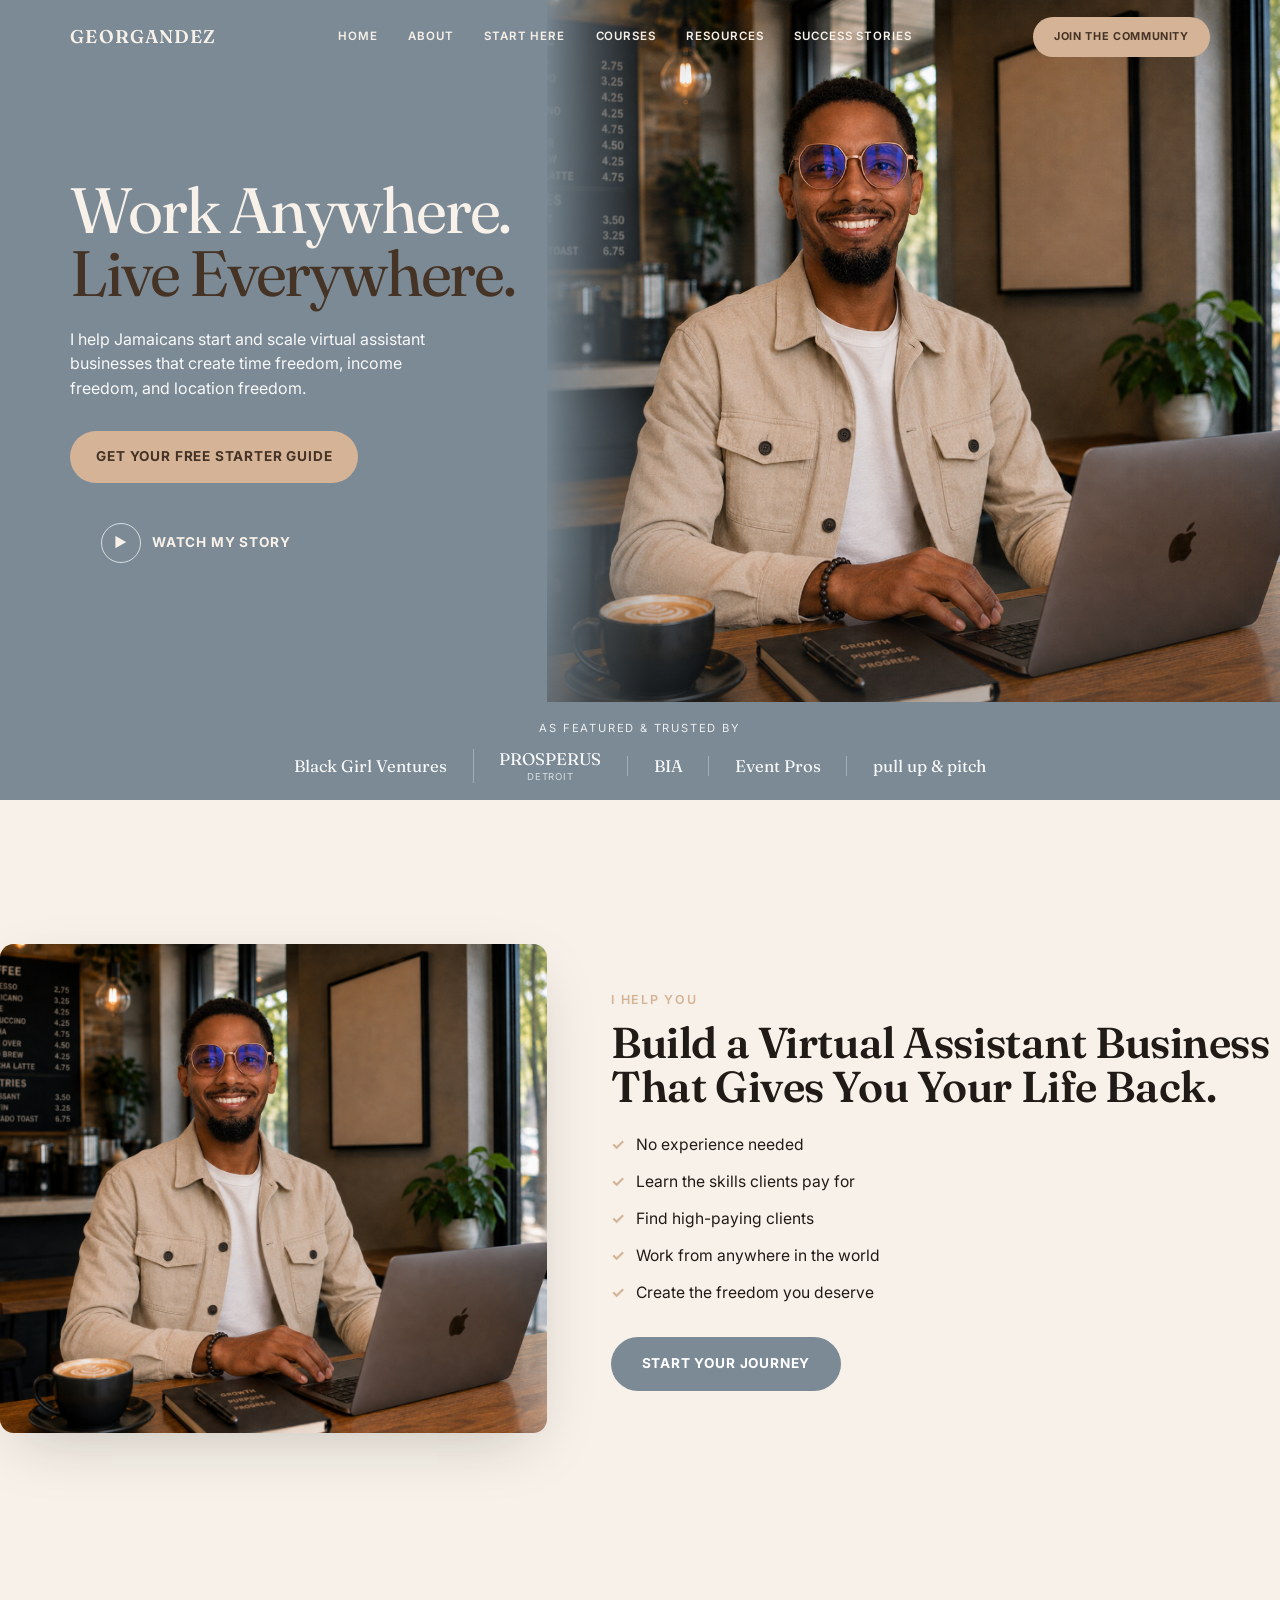
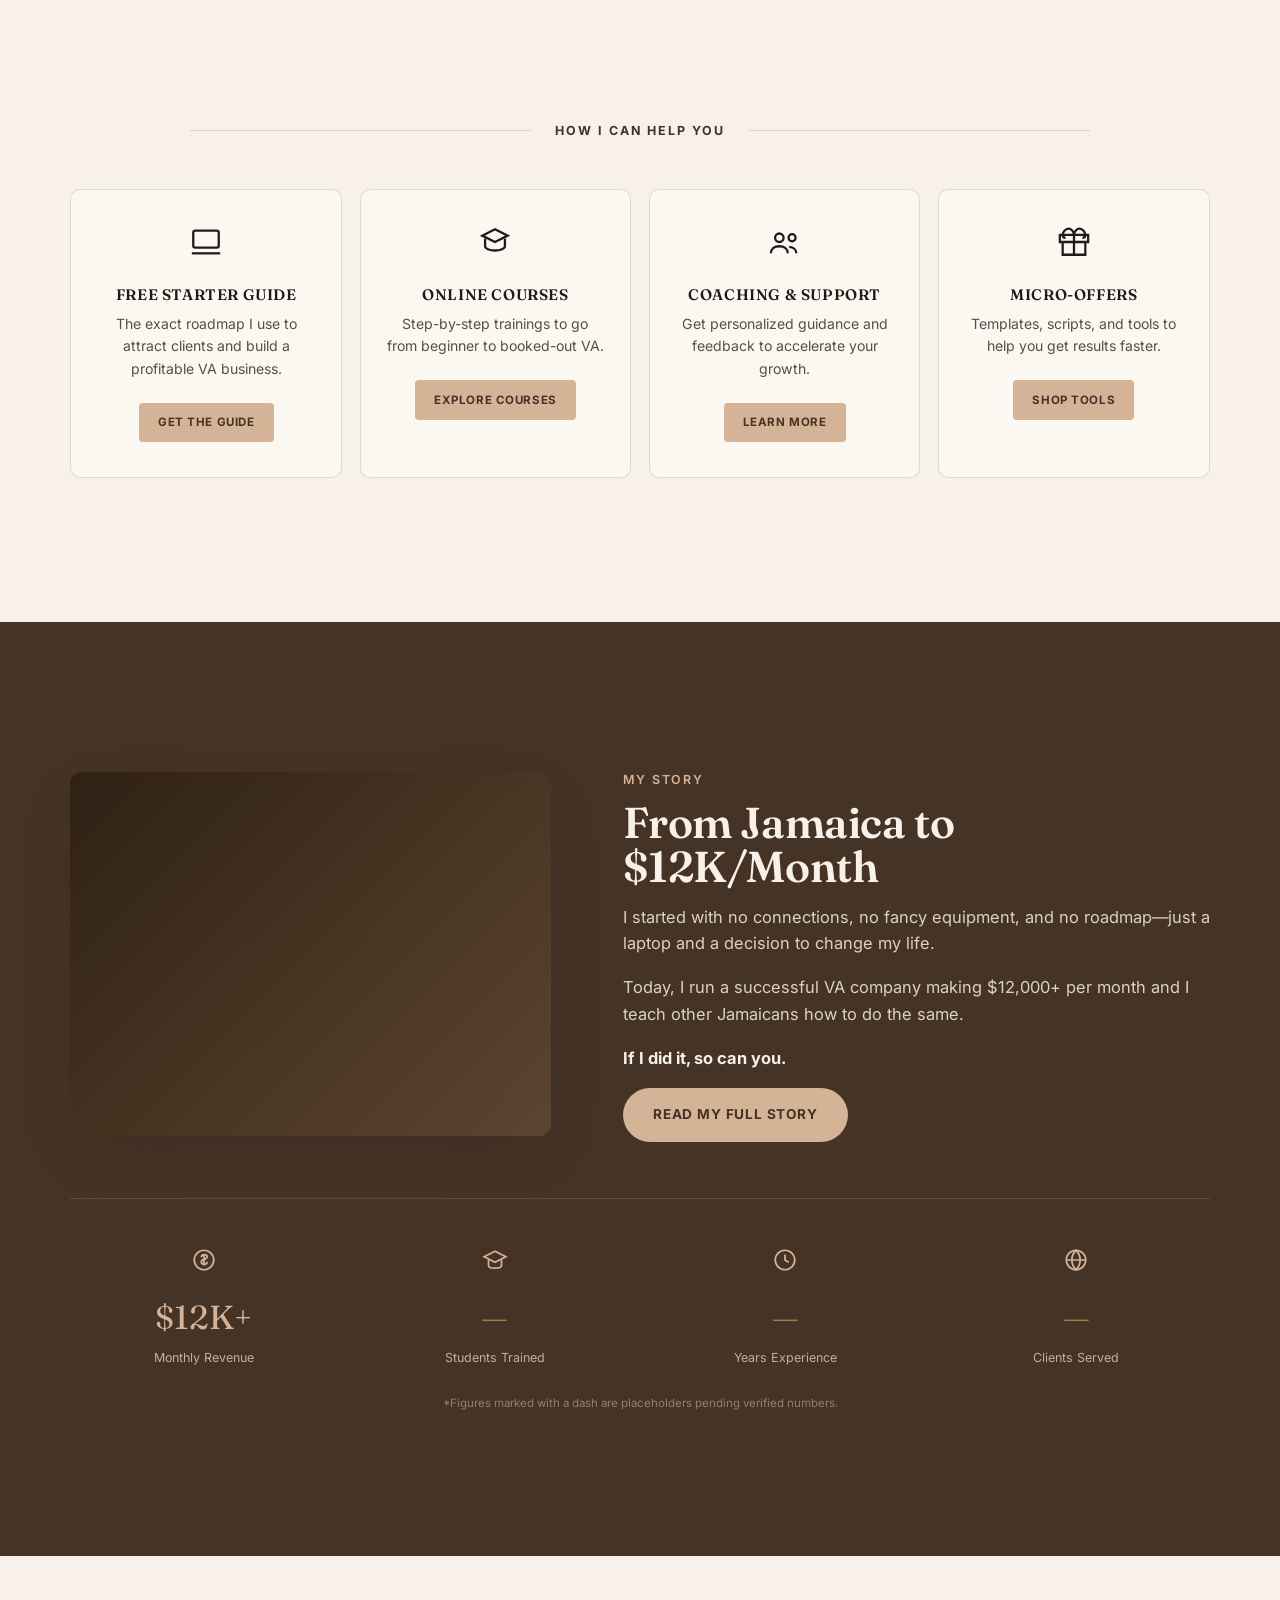
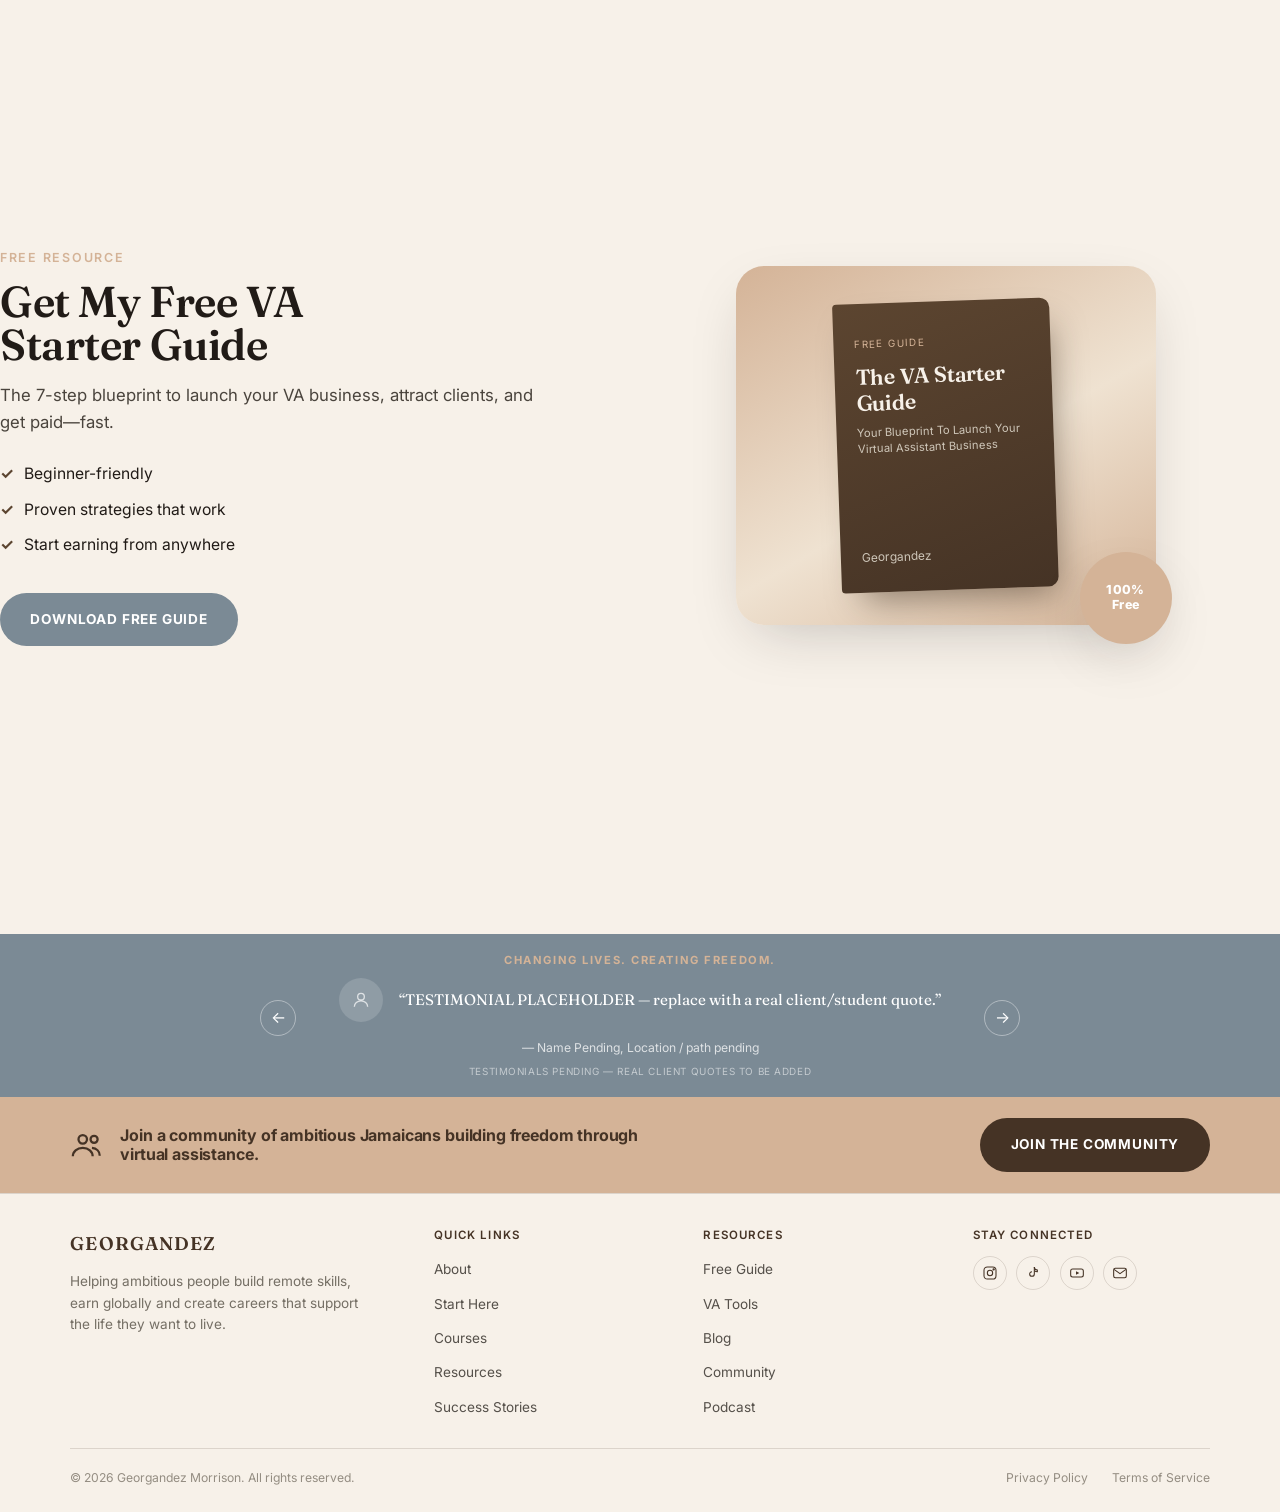
==== commit d6874729: "Rework hero into split layout for the real cafe photo Full-bleed background-image cropping was hidin" ====
--- a/site/index.html
+++ b/site/index.html
@@ -57,20 +57,24 @@
 </div>
 
 <section class="hero" id="hero" tabindex="-1">
-  <img class="hero-bg-img" src="images/hero-cafe.jpg" alt="Georgandez Morrison working on a laptop at a café" data-fallback-text="Hero photo: save as images/hero-cafe.jpg">
-  <div class="hero-overlay"></div>
-  <div class="hero-vignette"></div>
-  <div class="hero-inner-wrap">
-    <div class="hero-inner">
-      <h1 class="hero-headline"><span class="line">Work Anywhere.</span><br><span class="line highlight">Live Everywhere.</span></h1>
-      <p class="hero-copy">I help Jamaicans start and scale virtual assistant businesses that create time freedom, income freedom, and location freedom.</p>
-      <div class="hero-actions">
-        <a href="#lead-magnet" class="btn btn--primary" data-open-lead-modal onclick="trackEvent('hero_cta_click')">Get Your Free Starter Guide</a>
-        <a href="about.html#story" class="btn btn--ghost-play" onclick="trackEvent('watch_story')">
-          <span class="play-circle">&#9654;</span> Watch My Story
-        </a>
-      </div>
-    </div>
+  <div class="hero-text-panel">
+    <div class="hero-inner-wrap">
+      <div class="hero-inner">
+        <h1 class="hero-headline"><span class="line">Work Anywhere.</span><br><span class="line highlight">Live Everywhere.</span></h1>
+        <p class="hero-copy">I help Jamaicans start and scale virtual assistant businesses that create time freedom, income freedom, and location freedom.</p>
+        <div class="hero-actions">
+          <a href="#lead-magnet" class="btn btn--primary" data-open-lead-modal onclick="trackEvent('hero_cta_click')">Get Your Free Starter Guide</a>
+          <a href="about.html#story" class="btn btn--ghost-play" onclick="trackEvent('watch_story')">
+            <span class="play-circle">&#9654;</span> Watch My Story
+          </a>
+        </div>
+      </div>
+    </div>
+  </div>
+  <div class="hero-image-panel">
+    <img class="hero-bg-img" src="images/hero-cafe.jpg" alt="Georgandez Morrison working on a laptop at a café" data-fallback-text="Hero photo: save as images/hero-cafe.jpg">
+    <div class="hero-overlay"></div>
+    <div class="hero-vignette"></div>
   </div>
 </section>
 
--- a/site/css/style.css
+++ b/site/css/style.css
@@ -300,23 +300,39 @@
 /* ===== Hero ===== */
 .hero {
   position: relative;
+  display: flex;
+  align-items: stretch;
   color: var(--cream);
   overflow: hidden;
-  background: var(--hero-dark);
-  min-height: 620px;
-  height: 70vh;
-  max-height: 760px;
+  background: var(--brown);
+  min-height: 640px;
+  height: 78vh;
+  max-height: 840px;
+}
+
+.hero-text-panel {
+  position: relative;
+  z-index: 2;
+  flex: 0 0 42%;
+  display: flex;
+  align-items: center;
+  background: var(--brown);
+  padding-top: 3.5rem;
+}
+
+.hero-image-panel {
+  position: relative;
+  flex: 1 1 auto;
+  overflow: hidden;
 }
 
 .hero-bg-img {
   position: absolute;
-  top: 0;
-  left: 0;
+  inset: 0;
   width: 100%;
-  max-width: none;
   height: 100%;
   object-fit: cover;
-  object-position: 66% 30%;
+  object-position: 48% 42%;
   z-index: 0;
 }
 
@@ -326,12 +342,10 @@
   z-index: 1;
   background: linear-gradient(
     90deg,
-    rgba(123, 138, 149, 0.97) 0%,
-    rgba(123, 138, 149, 0.94) 27%,
-    rgba(123, 138, 149, 0.8) 40%,
-    rgba(123, 138, 149, 0.48) 53%,
-    rgba(123, 138, 149, 0.15) 68%,
-    rgba(123, 138, 149, 0) 82%
+    rgba(123, 138, 149, 0.95) 0%,
+    rgba(123, 138, 149, 0.55) 6%,
+    rgba(123, 138, 149, 0.15) 14%,
+    rgba(123, 138, 149, 0) 24%
   );
 }
 
@@ -339,24 +353,19 @@
   position: absolute;
   inset: 0;
   z-index: 1;
-  background: linear-gradient(180deg, rgba(43,48,52,0) 75%, rgba(43,48,52,0.3) 100%);
+  background: linear-gradient(180deg, rgba(43,48,52,0) 78%, rgba(43,48,52,0.28) 100%);
   pointer-events: none;
 }
 
 .hero-inner-wrap {
   position: relative;
   z-index: 2;
-  height: 100%;
   width: 100%;
-  max-width: 1440px;
-  margin-inline: auto;
-  padding-inline: clamp(2rem, 5.5vw, 5.5rem);
-  display: flex;
-  align-items: center;
-  padding-top: 3.5rem;
-}
-
-.hero-inner { max-width: 520px; }
+  padding-left: clamp(2rem, 5.5vw, 5.5rem);
+  padding-right: 2rem;
+}
+
+.hero-inner { max-width: 460px; }
 
 .hero-headline {
   font-family: var(--font-serif);
@@ -388,19 +397,19 @@
 
 @media (max-width: 767px) {
   .hero {
+    flex-direction: column;
     height: auto;
     min-height: unset;
     max-height: none;
-    background: var(--hero-dark);
+    background: var(--brown);
   }
-  .hero-bg-img,
-  .hero-overlay {
-    top: 0;
-    left: 0;
+  .hero-image-panel {
+    order: 1;
+    flex: none;
     width: 100%;
     height: max(46vh, 320px);
   }
-  .hero-bg-img { object-position: 60% 20%; }
+  .hero-bg-img { object-position: 62% 25%; }
   .hero-overlay {
     background: linear-gradient(
       180deg,
@@ -411,15 +420,15 @@
     );
   }
   .hero-vignette { display: none; }
-  .hero-inner-wrap {
+  .hero-text-panel {
+    order: 2;
+    flex: none;
+    width: 100%;
     display: block;
-    position: relative;
-    height: auto;
-    margin-top: max(46vh, 320px);
     padding-top: 2.4rem;
     padding-bottom: 3rem;
-    background: var(--hero-dark);
   }
+  .hero-inner-wrap { padding-left: 2rem; padding-right: 2rem; }
 }
 
 .img-fallback-label {
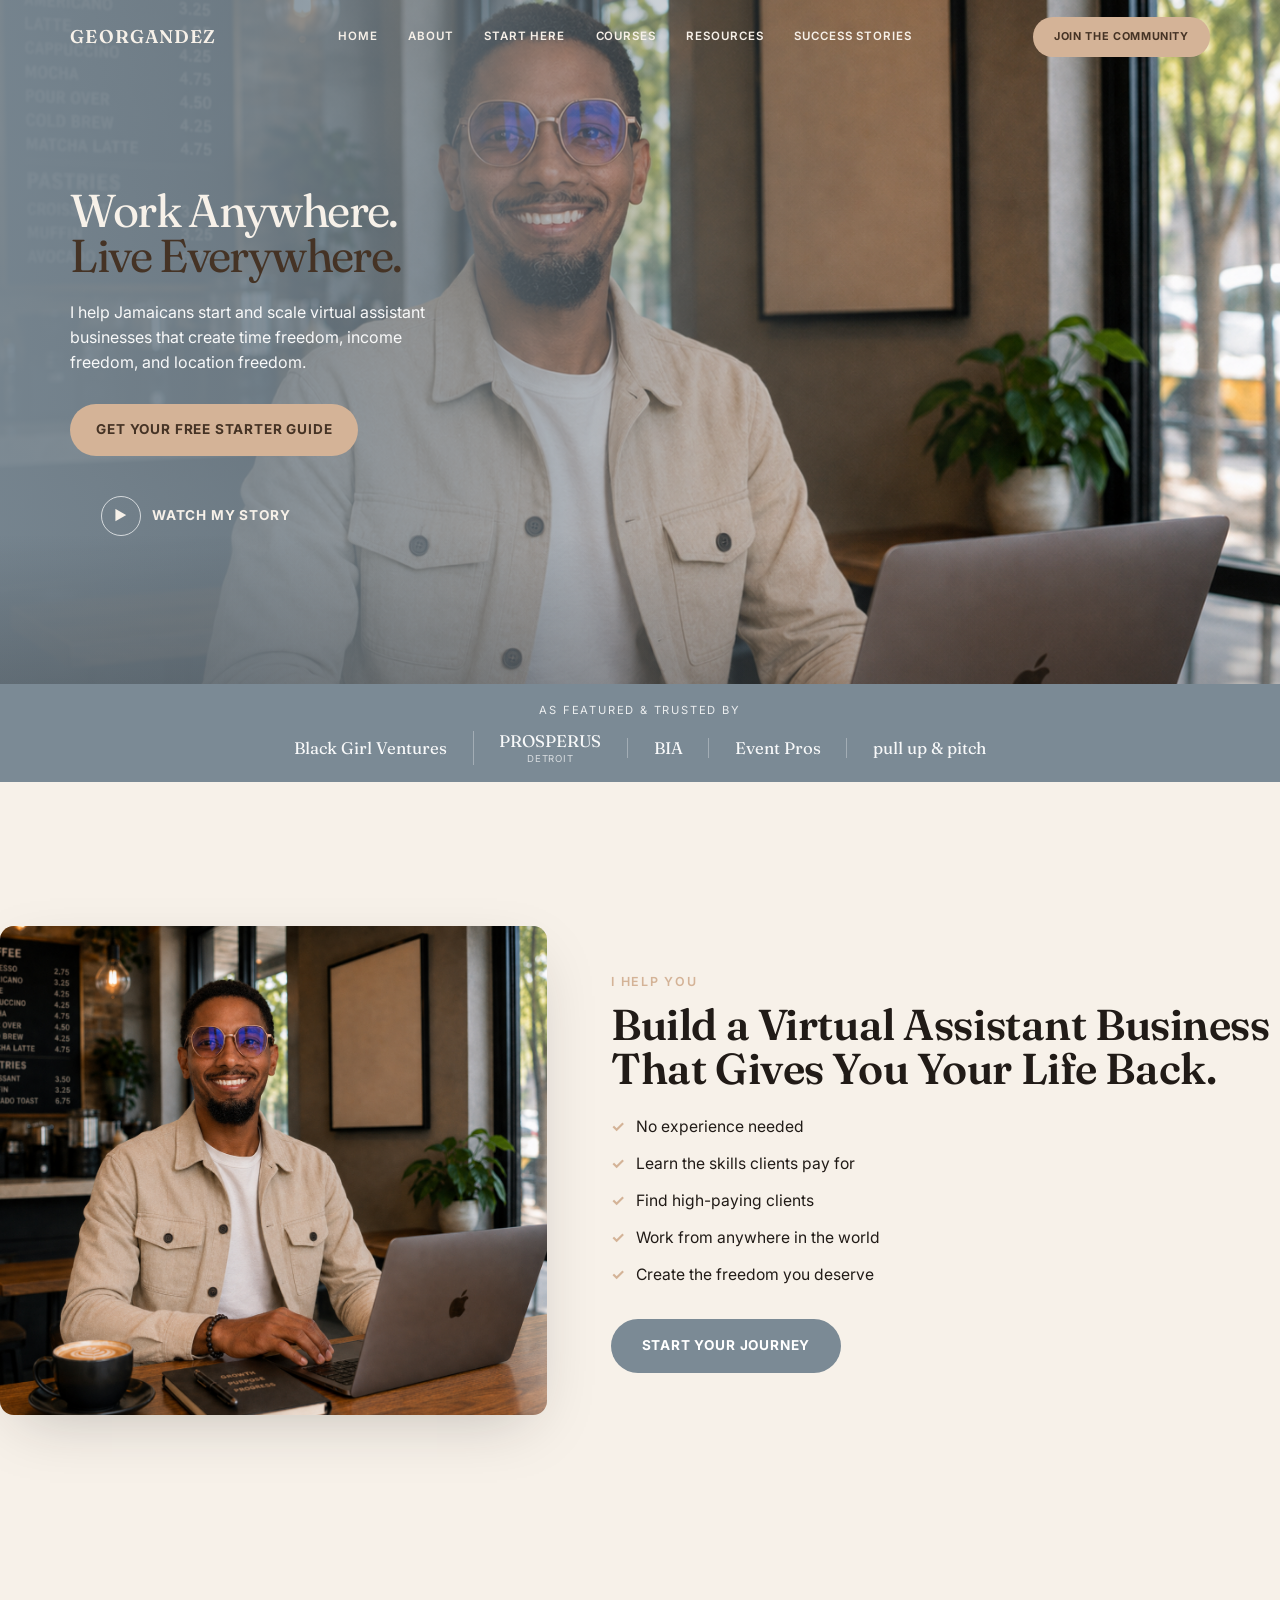
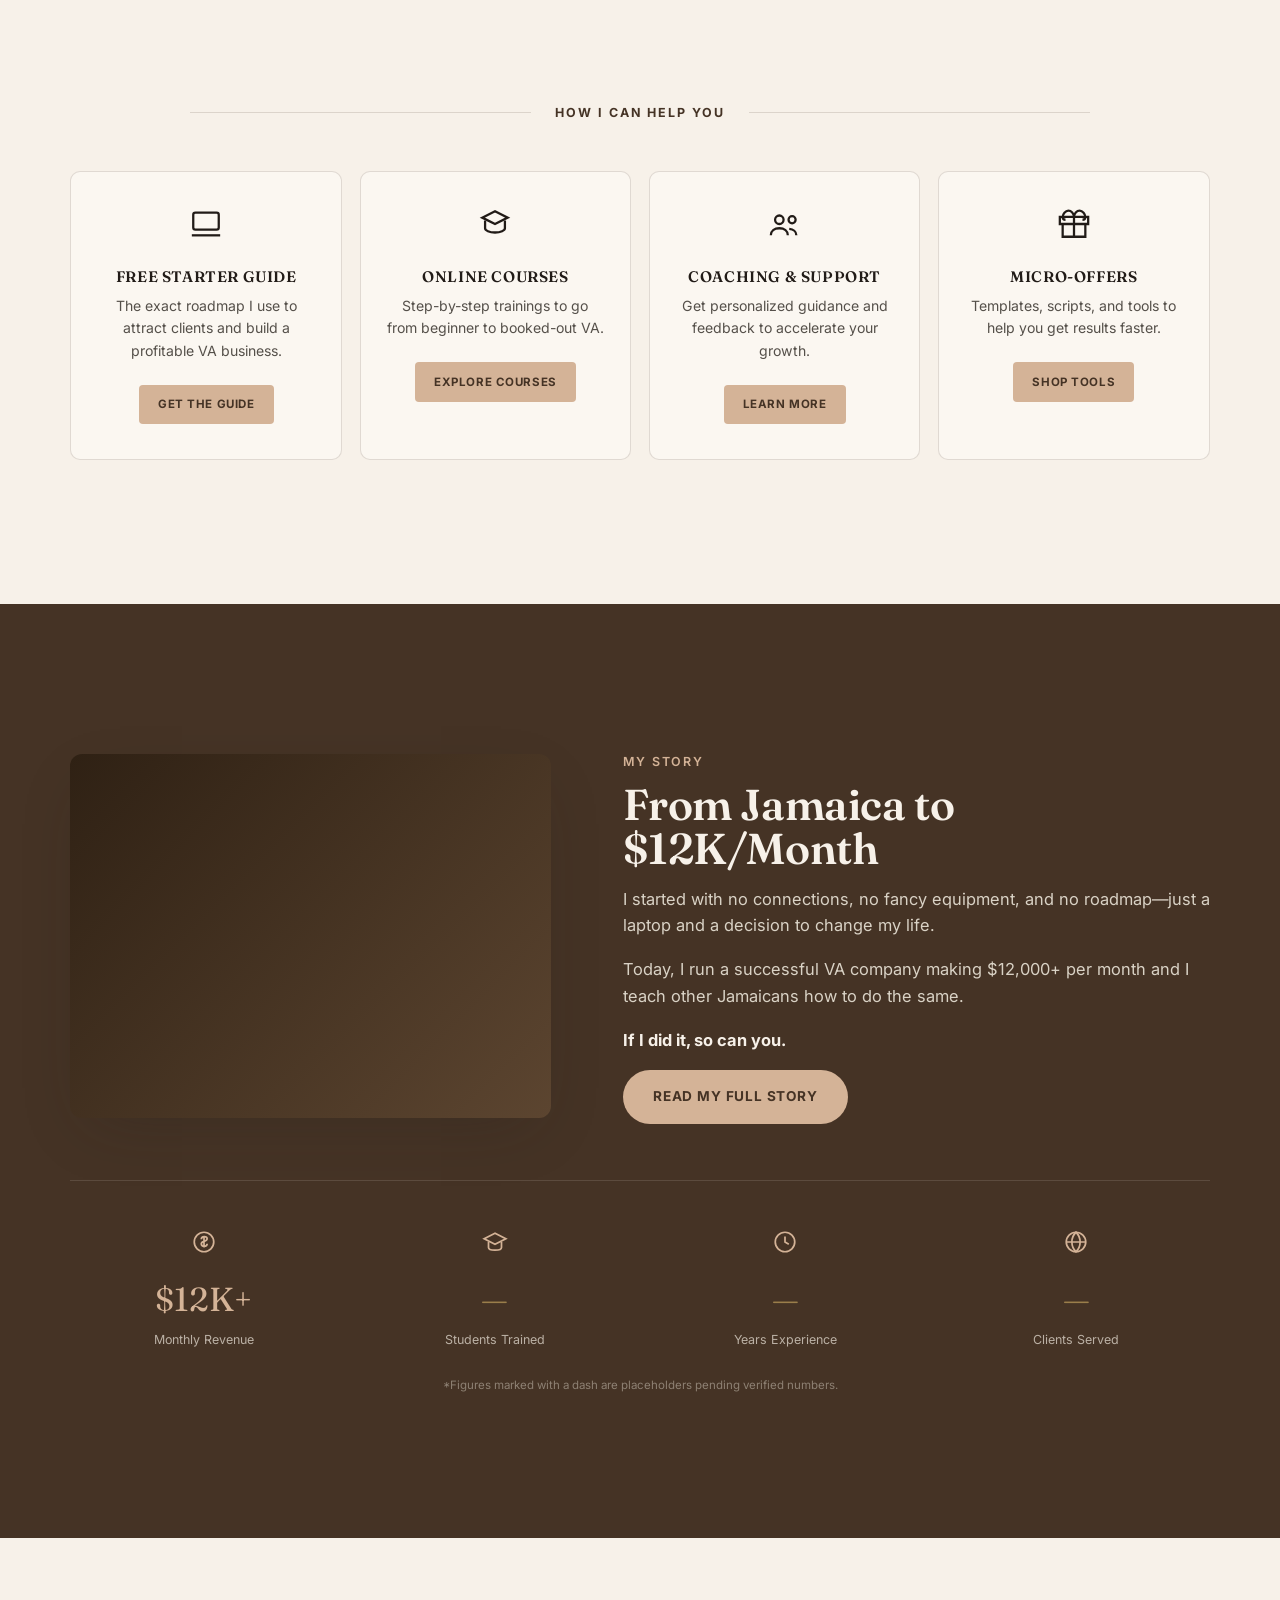
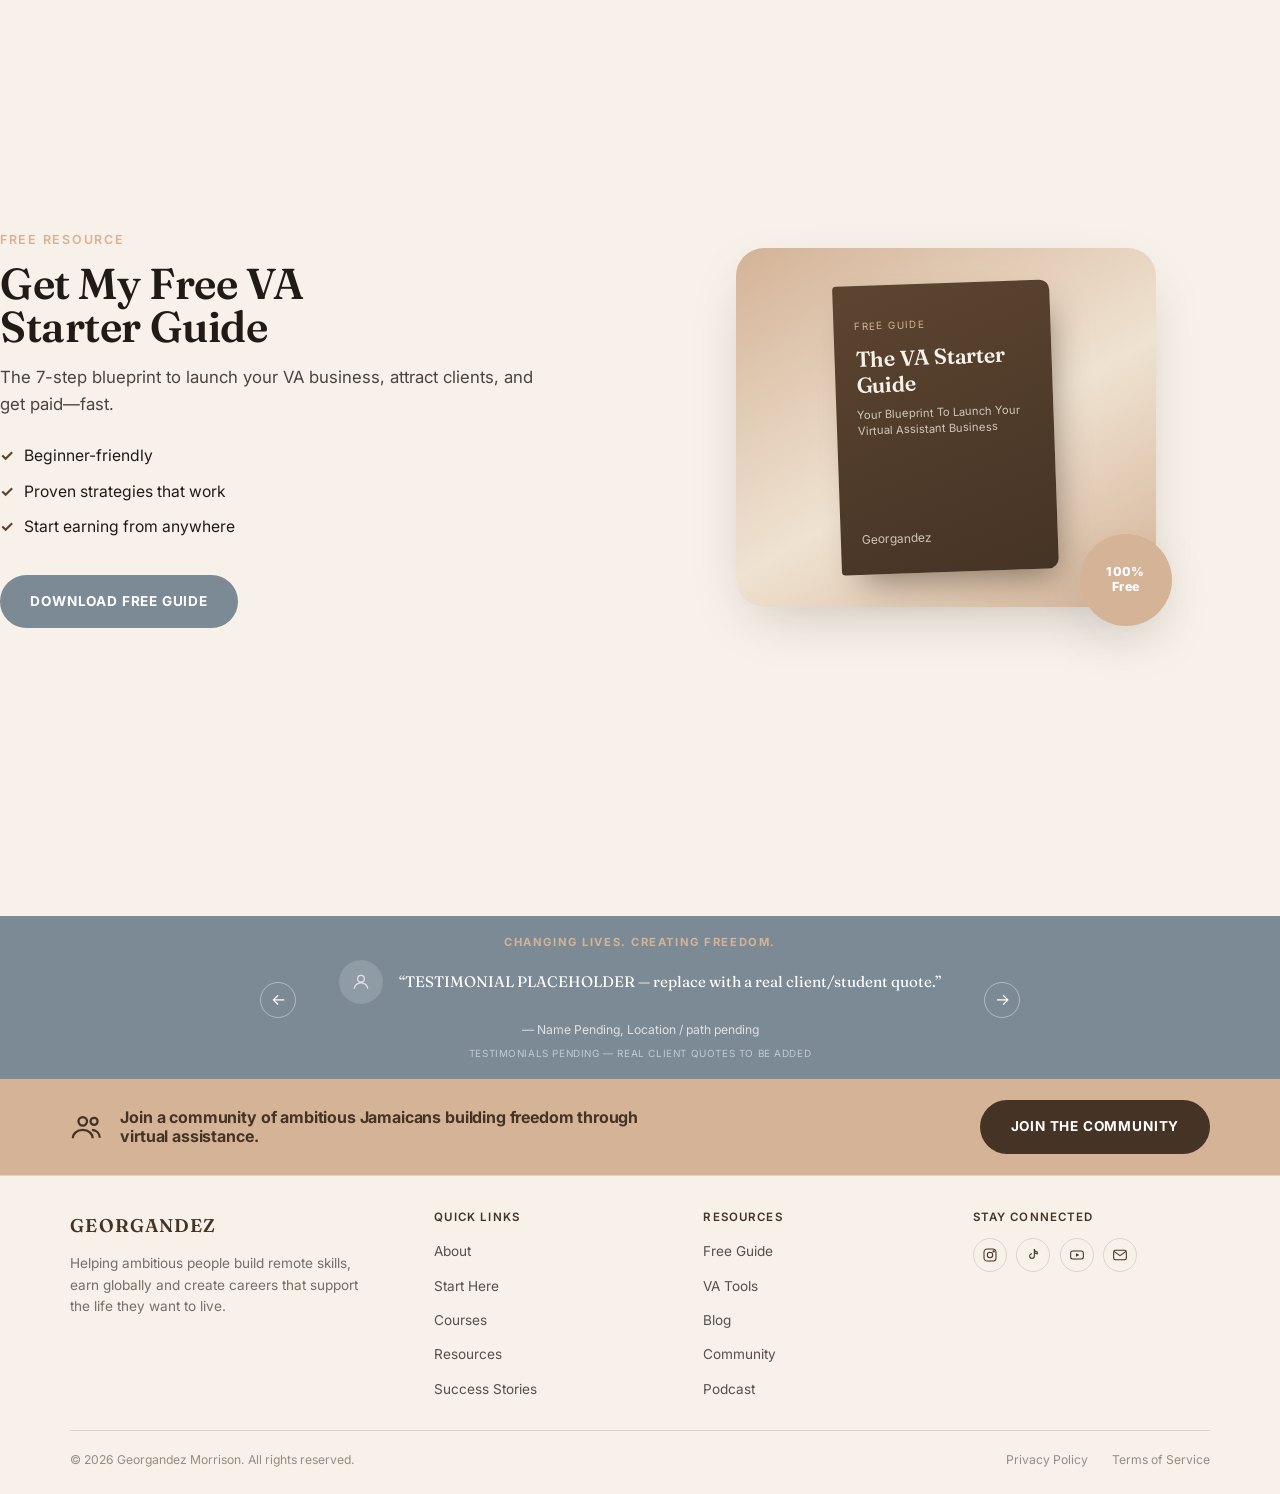
==== commit ab17b6a2: "Revert hero to full-bleed photo with overlay per approved reference The split-panel layout wasn't th" ====
--- a/site/index.html
+++ b/site/index.html
@@ -57,24 +57,20 @@
 </div>
 
 <section class="hero" id="hero" tabindex="-1">
-  <div class="hero-text-panel">
-    <div class="hero-inner-wrap">
-      <div class="hero-inner">
-        <h1 class="hero-headline"><span class="line">Work Anywhere.</span><br><span class="line highlight">Live Everywhere.</span></h1>
-        <p class="hero-copy">I help Jamaicans start and scale virtual assistant businesses that create time freedom, income freedom, and location freedom.</p>
-        <div class="hero-actions">
-          <a href="#lead-magnet" class="btn btn--primary" data-open-lead-modal onclick="trackEvent('hero_cta_click')">Get Your Free Starter Guide</a>
-          <a href="about.html#story" class="btn btn--ghost-play" onclick="trackEvent('watch_story')">
-            <span class="play-circle">&#9654;</span> Watch My Story
-          </a>
-        </div>
-      </div>
-    </div>
-  </div>
-  <div class="hero-image-panel">
-    <img class="hero-bg-img" src="images/hero-cafe.jpg" alt="Georgandez Morrison working on a laptop at a café" data-fallback-text="Hero photo: save as images/hero-cafe.jpg">
-    <div class="hero-overlay"></div>
-    <div class="hero-vignette"></div>
+  <img class="hero-bg-img" src="images/hero-cafe.jpg" alt="Georgandez Morrison working on a laptop at a café" data-fallback-text="Hero photo: save as images/hero-cafe.jpg">
+  <div class="hero-overlay"></div>
+  <div class="hero-vignette"></div>
+  <div class="hero-inner-wrap">
+    <div class="hero-inner">
+      <h1 class="hero-headline"><span class="line">Work Anywhere.</span><br><span class="line highlight">Live Everywhere.</span></h1>
+      <p class="hero-copy">I help Jamaicans start and scale virtual assistant businesses that create time freedom, income freedom, and location freedom.</p>
+      <div class="hero-actions">
+        <a href="#lead-magnet" class="btn btn--primary" data-open-lead-modal onclick="trackEvent('hero_cta_click')">Get Your Free Starter Guide</a>
+        <a href="about.html#story" class="btn btn--ghost-play" onclick="trackEvent('watch_story')">
+          <span class="play-circle">&#9654;</span> Watch My Story
+        </a>
+      </div>
+    </div>
   </div>
 </section>
 
--- a/site/css/style.css
+++ b/site/css/style.css
@@ -300,30 +300,12 @@
 /* ===== Hero ===== */
 .hero {
   position: relative;
-  display: flex;
-  align-items: stretch;
   color: var(--cream);
   overflow: hidden;
   background: var(--brown);
   min-height: 640px;
-  height: 78vh;
-  max-height: 840px;
-}
-
-.hero-text-panel {
-  position: relative;
-  z-index: 2;
-  flex: 0 0 42%;
-  display: flex;
-  align-items: center;
-  background: var(--brown);
-  padding-top: 3.5rem;
-}
-
-.hero-image-panel {
-  position: relative;
-  flex: 1 1 auto;
-  overflow: hidden;
+  height: 76vh;
+  max-height: 820px;
 }
 
 .hero-bg-img {
@@ -332,7 +314,7 @@
   width: 100%;
   height: 100%;
   object-fit: cover;
-  object-position: 48% 42%;
+  object-position: 55% 32%;
   z-index: 0;
 }
 
@@ -343,9 +325,11 @@
   background: linear-gradient(
     90deg,
     rgba(123, 138, 149, 0.95) 0%,
-    rgba(123, 138, 149, 0.55) 6%,
-    rgba(123, 138, 149, 0.15) 14%,
-    rgba(123, 138, 149, 0) 24%
+    rgba(123, 138, 149, 0.88) 20%,
+    rgba(123, 138, 149, 0.65) 38%,
+    rgba(123, 138, 149, 0.32) 54%,
+    rgba(123, 138, 149, 0.1) 68%,
+    rgba(123, 138, 149, 0) 80%
   );
 }
 
@@ -360,16 +344,21 @@
 .hero-inner-wrap {
   position: relative;
   z-index: 2;
+  height: 100%;
   width: 100%;
-  padding-left: clamp(2rem, 5.5vw, 5.5rem);
-  padding-right: 2rem;
-}
-
-.hero-inner { max-width: 460px; }
+  max-width: 1440px;
+  margin-inline: auto;
+  padding-inline: clamp(2rem, 5.5vw, 5.5rem);
+  display: flex;
+  align-items: center;
+  padding-top: 3.5rem;
+}
+
+.hero-inner { max-width: 420px; }
 
 .hero-headline {
   font-family: var(--font-serif);
-  font-size: clamp(2.5rem, 5vw, 4.4rem);
+  font-size: clamp(2.1rem, 3.6vw, 3.4rem);
   font-weight: 400;
   line-height: 0.98;
   letter-spacing: -0.035em;
@@ -397,15 +386,15 @@
 
 @media (max-width: 767px) {
   .hero {
-    flex-direction: column;
     height: auto;
     min-height: unset;
     max-height: none;
-    background: var(--brown);
+    background: var(--hero-dark);
   }
-  .hero-image-panel {
-    order: 1;
-    flex: none;
+  .hero-bg-img,
+  .hero-overlay {
+    top: 0;
+    left: 0;
     width: 100%;
     height: max(46vh, 320px);
   }
@@ -420,15 +409,15 @@
     );
   }
   .hero-vignette { display: none; }
-  .hero-text-panel {
-    order: 2;
-    flex: none;
-    width: 100%;
+  .hero-inner-wrap {
     display: block;
+    position: relative;
+    height: auto;
+    margin-top: max(46vh, 320px);
     padding-top: 2.4rem;
     padding-bottom: 3rem;
+    background: var(--hero-dark);
   }
-  .hero-inner-wrap { padding-left: 2rem; padding-right: 2rem; }
 }
 
 .img-fallback-label {
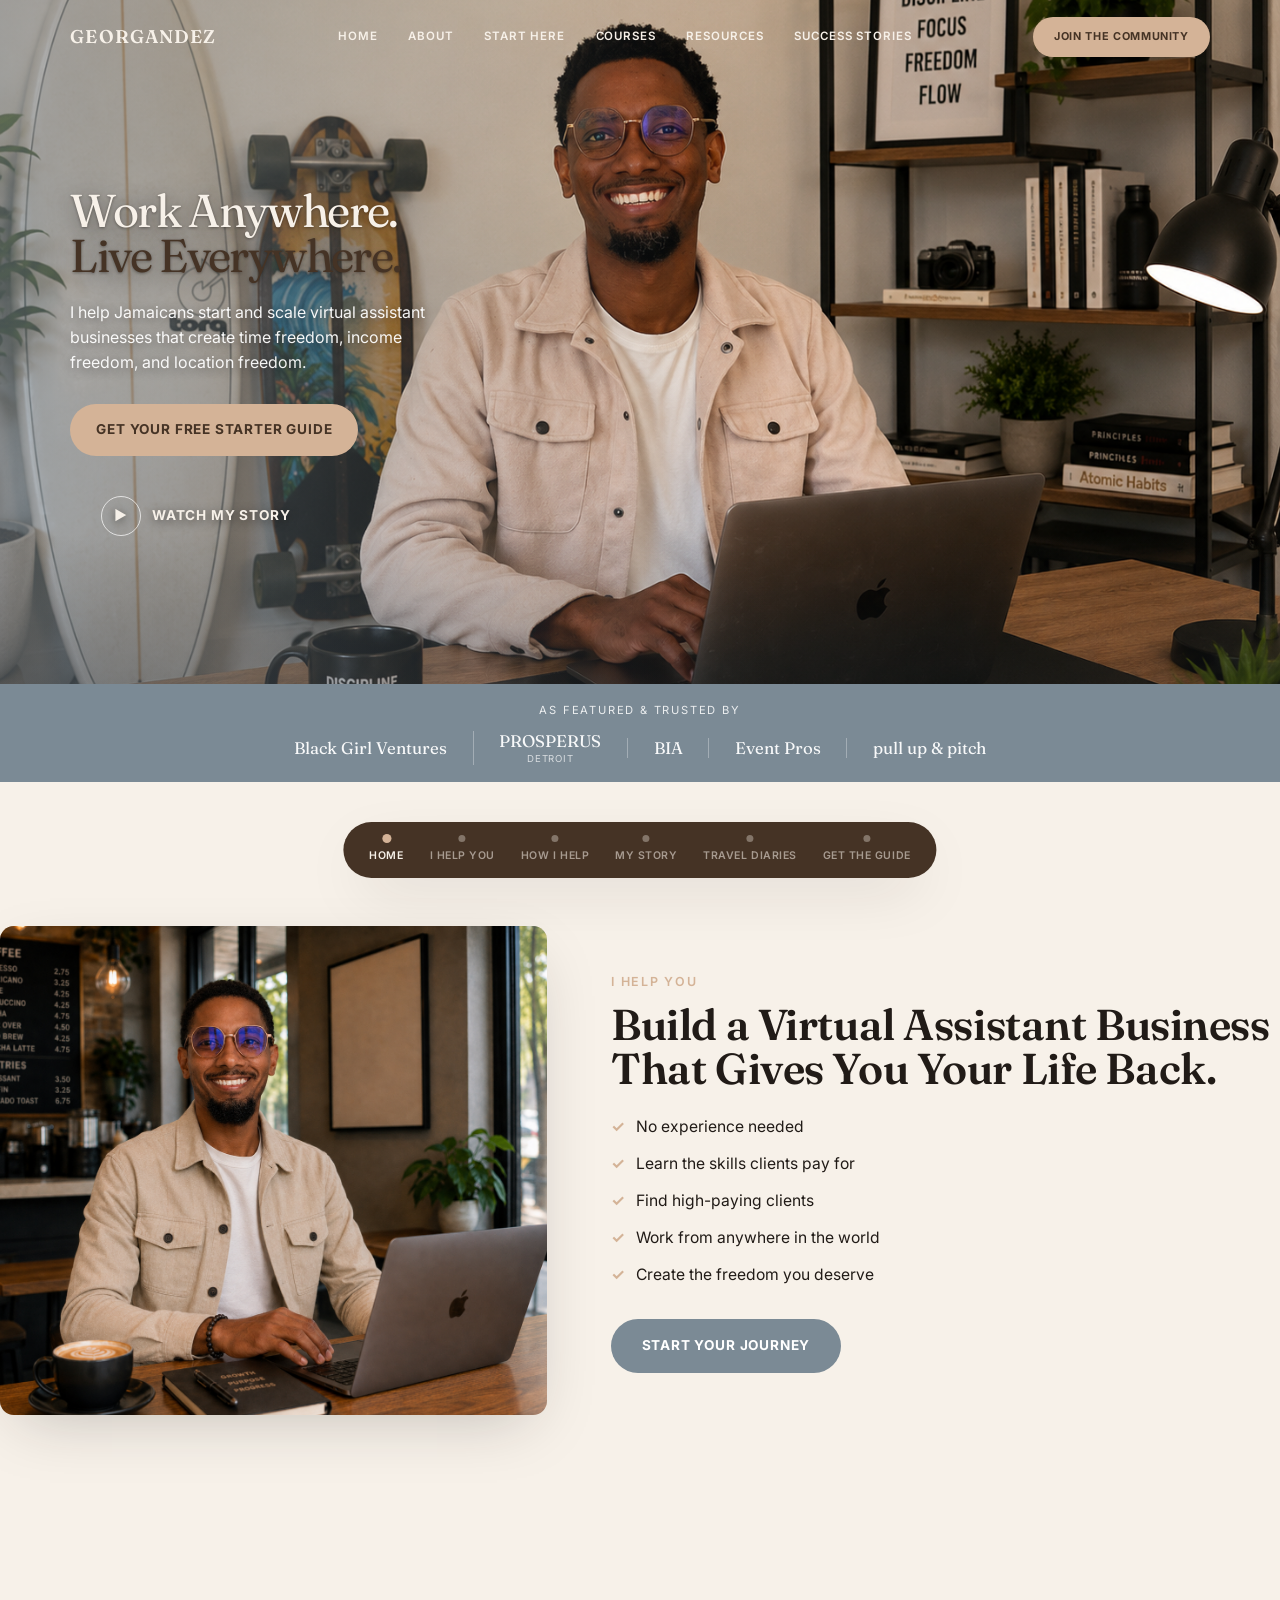
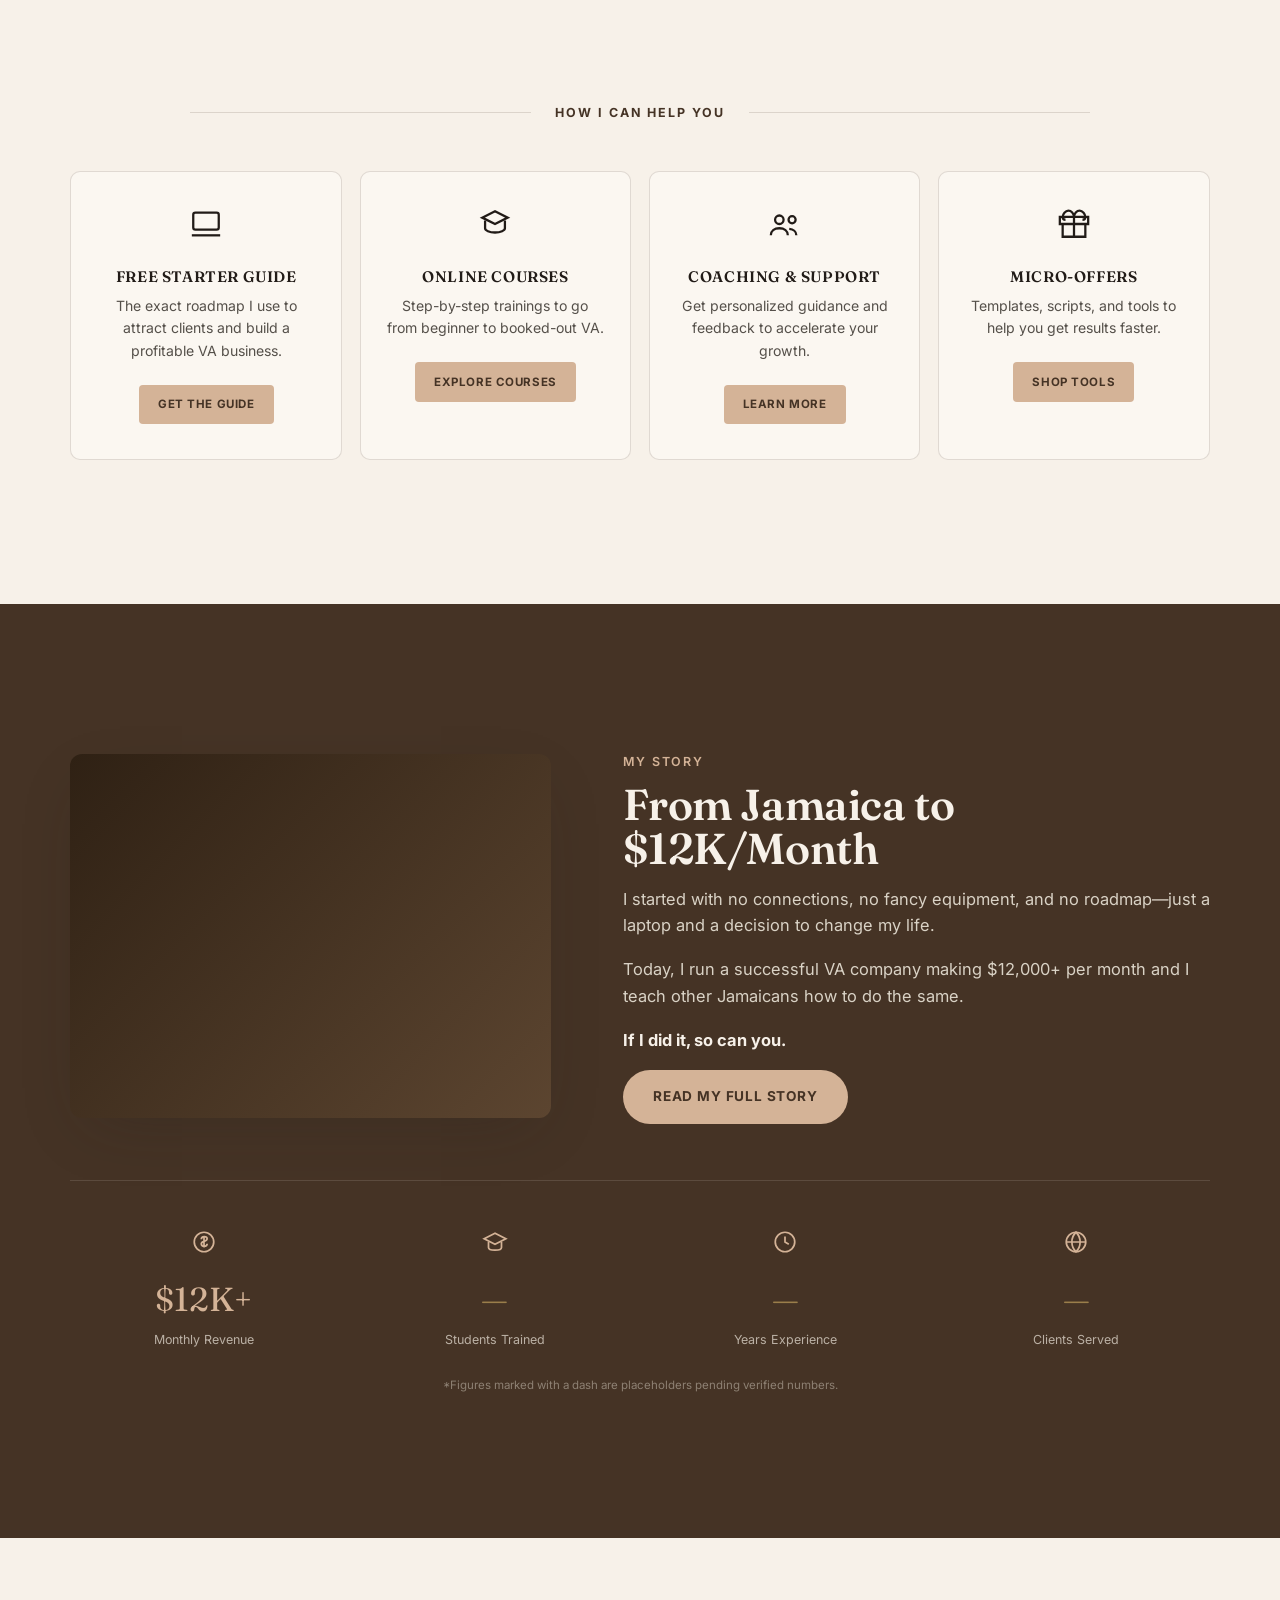
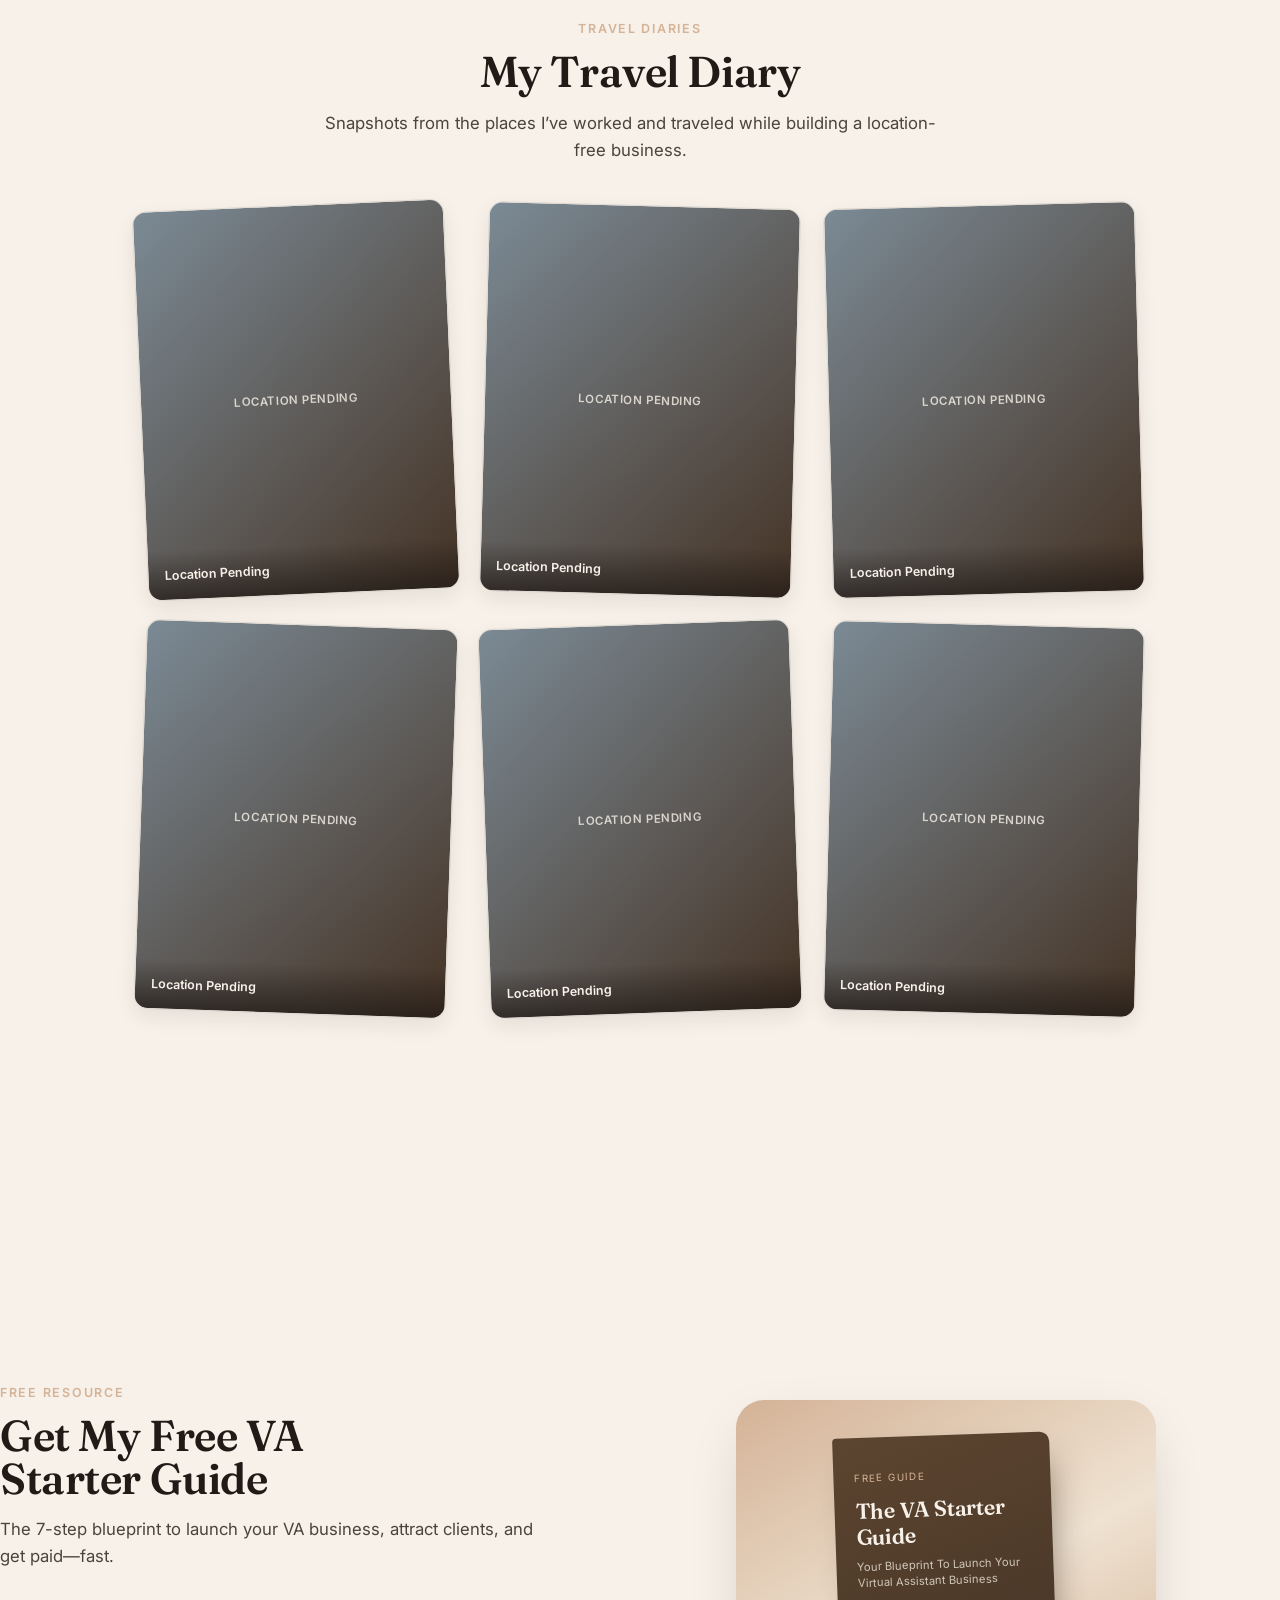
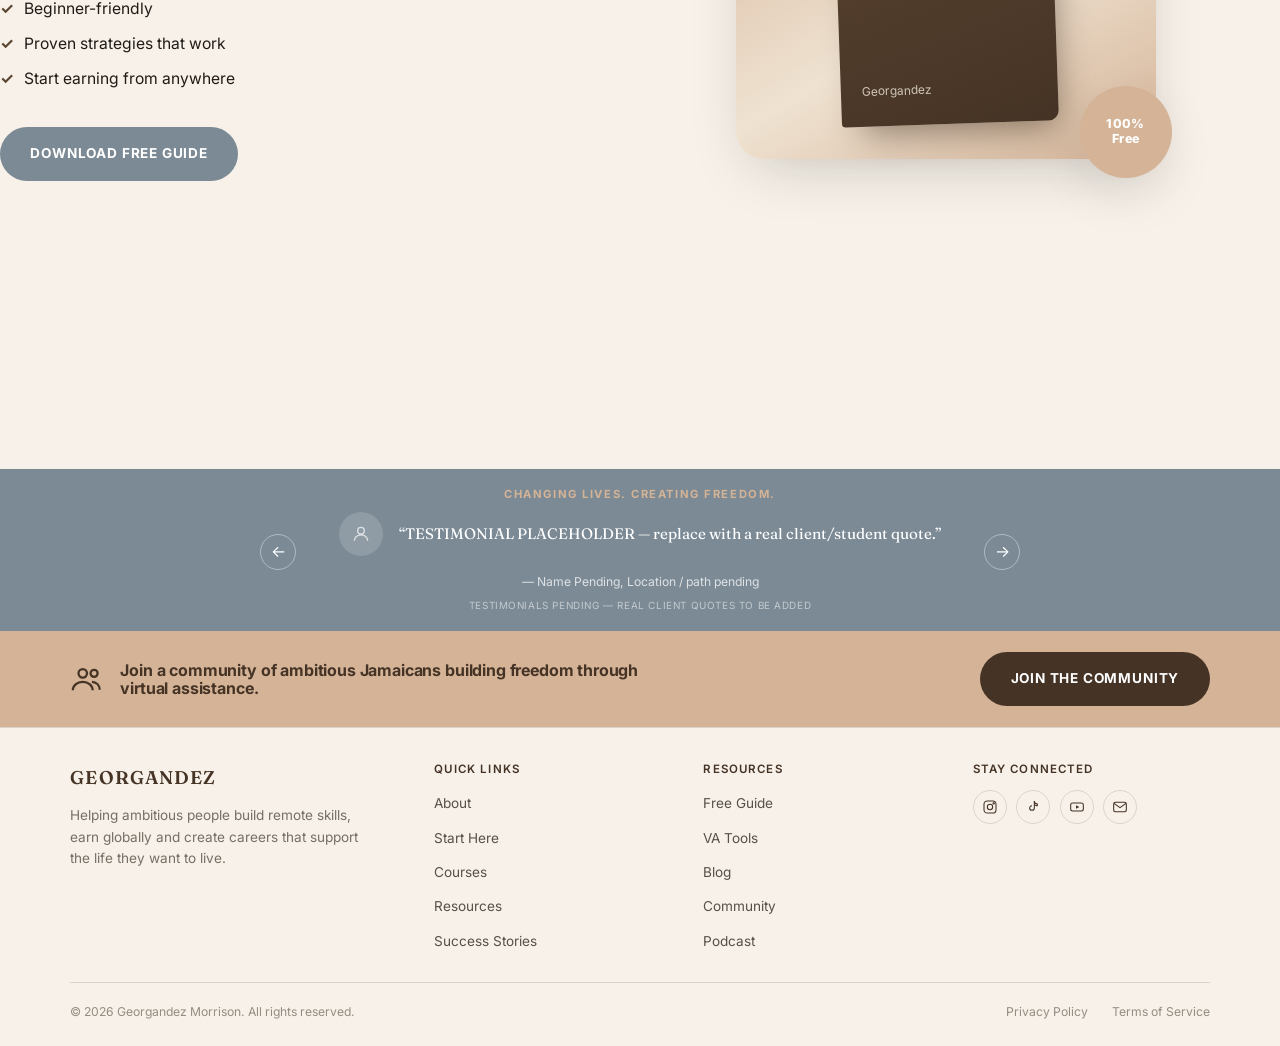
==== commit 1efae6d2: "Add scroll rail nav, Travel Diaries section, and new hero photo - Left-edge scroll-progress rail wit" ====
--- a/site/index.html
+++ b/site/index.html
@@ -57,7 +57,7 @@
 </div>
 
 <section class="hero" id="hero" tabindex="-1">
-  <img class="hero-bg-img" src="images/hero-cafe.jpg" alt="Georgandez Morrison working on a laptop at a café" data-fallback-text="Hero photo: save as images/hero-cafe.jpg">
+  <img class="hero-bg-img" src="images/hero-office.jpg" alt="Georgandez Morrison working on a laptop at his desk, surfboard in the background" data-fallback-text="Hero photo: save as images/hero-office.jpg">
   <div class="hero-overlay"></div>
   <div class="hero-vignette"></div>
   <div class="hero-inner-wrap">
@@ -81,7 +81,7 @@
   </div>
 </section>
 
-<section>
+<section id="help-you">
   <div class="container split">
     <div class="split-media">
       <img src="images/hero-cafe.jpg" alt="Georgandez Morrison working remotely" data-fallback-text="Photo: save as images/hero-cafe.jpg">
@@ -101,7 +101,7 @@
   </div>
 </section>
 
-<section class="help-section">
+<section class="help-section" id="services">
   <div class="container">
     <div class="section-divider reveal">
       <span>How I Can Help You</span>
@@ -154,6 +154,30 @@
     <p class="stats-footnote">*Figures marked with a dash are placeholders pending verified numbers.</p>
   </div>
 </section>
+
+<section class="travel-section" id="travel">
+  <div class="container">
+    <div class="text-center reveal" style="max-width:640px; margin-inline:auto;">
+      <span class="eyebrow">Travel Diaries</span>
+      <h2 class="section-heading">My Travel Diary</h2>
+      <p class="section-sub">Snapshots from the places I&rsquo;ve worked and traveled while building a location-free business.</p>
+    </div>
+    <div class="travel-grid reveal" id="travel-grid"></div>
+  </div>
+</section>
+
+<div class="travel-lightbox" id="travel-lightbox">
+  <div class="travel-lightbox-panel" role="dialog" aria-modal="true" aria-labelledby="travel-lightbox-location">
+    <button class="travel-lightbox-close" aria-label="Close">&times;</button>
+    <button class="travel-lightbox-prev" aria-label="Previous photo">&#8592;</button>
+    <button class="travel-lightbox-next" aria-label="Next photo">&#8594;</button>
+    <div class="travel-lightbox-media" id="travel-lightbox-media"></div>
+    <div class="travel-lightbox-info">
+      <span class="location" id="travel-lightbox-location"></span>
+      <p id="travel-lightbox-caption"></p>
+    </div>
+  </div>
+</div>
 
 <section class="lead-section" id="lead-magnet">
   <div class="container split split--reverse">
--- a/site/css/style.css
+++ b/site/css/style.css
@@ -324,12 +324,11 @@
   z-index: 1;
   background: linear-gradient(
     90deg,
-    rgba(123, 138, 149, 0.95) 0%,
-    rgba(123, 138, 149, 0.88) 20%,
-    rgba(123, 138, 149, 0.65) 38%,
-    rgba(123, 138, 149, 0.32) 54%,
-    rgba(123, 138, 149, 0.1) 68%,
-    rgba(123, 138, 149, 0) 80%
+    rgba(123, 138, 149, 0.55) 0%,
+    rgba(123, 138, 149, 0.42) 15%,
+    rgba(123, 138, 149, 0.26) 30%,
+    rgba(123, 138, 149, 0.12) 45%,
+    rgba(123, 138, 149, 0) 60%
   );
 }
 
@@ -363,6 +362,7 @@
   line-height: 0.98;
   letter-spacing: -0.035em;
   color: var(--cream);
+  text-shadow: 0 4px 24px rgba(20, 16, 12, 0.5), 0 1px 3px rgba(20, 16, 12, 0.4);
 }
 .hero-headline .line { display: inline-block; white-space: nowrap; }
 .hero-headline .highlight { color: var(--forest-dark); }
@@ -373,6 +373,7 @@
   line-height: 1.55;
   max-width: 360px;
   color: rgba(255, 255, 255, 0.94);
+  text-shadow: 0 2px 12px rgba(20, 16, 12, 0.45);
 }
 
 .hero-actions {
@@ -383,6 +384,7 @@
 }
 .hero-actions .btn--primary { padding: 15px 26px; }
 .hero-actions .play-circle { border-color: rgba(255, 255, 255, 0.7); }
+.hero-actions .btn--ghost-play { text-shadow: 0 2px 10px rgba(20, 16, 12, 0.5); }
 
 @media (max-width: 767px) {
   .hero {
@@ -994,6 +996,251 @@
 }
 .skip-link:focus { top: 1rem; }
 
+/* ===== Travel Diaries ===== */
+.travel-section { background: var(--cream); padding-block: clamp(3rem, 6vw, 5rem); }
+
+.travel-grid {
+  margin-top: 2.6rem;
+  display: grid;
+  grid-template-columns: repeat(3, 1fr);
+  gap: 1.8rem 2rem;
+  max-width: 1000px;
+  margin-inline: auto;
+}
+
+.travel-card {
+  position: relative;
+  aspect-ratio: 4 / 5;
+  border-radius: var(--radius-md);
+  overflow: hidden;
+  border: 1px solid var(--muted-border);
+  background: var(--warm-white);
+  padding: 0;
+  display: block;
+  width: 100%;
+  transform: rotate(var(--tilt, 0deg));
+  transition: transform 0.4s cubic-bezier(.2,.8,.2,1), box-shadow 0.4s ease;
+  box-shadow: 0 8px 20px rgba(33, 27, 23, 0.08);
+}
+.travel-card:nth-child(6n+1) { --tilt: -2.5deg; }
+.travel-card:nth-child(6n+2) { --tilt: 1.5deg; }
+.travel-card:nth-child(6n+3) { --tilt: -1.5deg; }
+.travel-card:nth-child(6n+4) { --tilt: 2deg; }
+.travel-card:nth-child(6n+5) { --tilt: -2deg; }
+.travel-card:nth-child(6n+6) { --tilt: 1.5deg; }
+.travel-card:hover,
+.travel-card:focus-visible {
+  transform: rotate(0deg) translateY(-6px);
+  box-shadow: 0 16px 32px rgba(33, 27, 23, 0.16);
+}
+.travel-card img { width: 100%; height: 100%; object-fit: cover; display: block; }
+.travel-card .placeholder {
+  width: 100%;
+  height: 100%;
+  display: flex;
+  align-items: center;
+  justify-content: center;
+  background: linear-gradient(135deg, var(--brown), var(--forest-dark));
+  color: rgba(247, 241, 233, 0.8);
+  font-size: 0.72rem;
+  font-weight: 600;
+  letter-spacing: 0.05em;
+  text-transform: uppercase;
+  text-align: center;
+  padding: 1rem;
+}
+.travel-card .caption {
+  position: absolute;
+  left: 0; right: 0; bottom: 0;
+  padding: 0.9rem 1rem;
+  background: linear-gradient(180deg, rgba(33, 27, 23, 0) 0%, rgba(33, 27, 23, 0.72) 100%);
+  color: var(--cream);
+  font-size: 0.78rem;
+  font-weight: 600;
+  text-align: left;
+}
+
+@media (max-width: 767px) {
+  .travel-grid { grid-template-columns: repeat(2, 1fr); gap: 1rem; }
+  .travel-card { transform: none !important; }
+}
+
+.travel-lightbox {
+  position: fixed;
+  inset: 0;
+  z-index: 300;
+  display: flex;
+  align-items: center;
+  justify-content: center;
+  padding: 2rem;
+  background: rgba(33, 27, 23, 0.82);
+  opacity: 0;
+  pointer-events: none;
+  transition: opacity 0.35s ease;
+}
+.travel-lightbox.is-open { opacity: 1; pointer-events: auto; }
+.travel-lightbox-panel {
+  position: relative;
+  width: 100%;
+  max-width: 680px;
+  max-height: 92vh;
+  display: flex;
+  flex-direction: column;
+  background: var(--warm-white);
+  border-radius: var(--radius-md);
+  overflow: hidden;
+  transform: scale(0.94) translateY(10px);
+  transition: transform 0.35s cubic-bezier(.2,.8,.2,1);
+}
+.travel-lightbox.is-open .travel-lightbox-panel { transform: scale(1) translateY(0); }
+.travel-lightbox-media { flex: 1 1 auto; min-height: 220px; background: var(--brown); }
+.travel-lightbox-media img { width: 100%; height: 100%; object-fit: cover; display: block; }
+.travel-lightbox-media .placeholder {
+  width: 100%; height: 100%;
+  display: flex; align-items: center; justify-content: center;
+  background: linear-gradient(135deg, var(--brown), var(--forest-dark));
+  color: rgba(247, 241, 233, 0.8);
+  font-size: 0.8rem;
+  font-weight: 600;
+  letter-spacing: 0.05em;
+  text-transform: uppercase;
+}
+.travel-lightbox-info { flex: 0 0 auto; padding: 1.4rem 1.6rem 1.6rem; }
+.travel-lightbox-info .location {
+  display: block;
+  font-family: var(--font-serif);
+  font-size: 1.3rem;
+  color: var(--charcoal);
+  margin-bottom: 0.4rem;
+}
+.travel-lightbox-info p { color: var(--charcoal); font-size: 0.92rem; }
+.travel-lightbox-close,
+.travel-lightbox-prev,
+.travel-lightbox-next {
+  position: absolute;
+  border: 0;
+  border-radius: 50%;
+  background: rgba(33, 27, 23, 0.55);
+  color: var(--white);
+  cursor: pointer;
+  z-index: 2;
+  display: flex;
+  align-items: center;
+  justify-content: center;
+  transition: background 0.2s ease;
+}
+.travel-lightbox-close:hover,
+.travel-lightbox-prev:hover,
+.travel-lightbox-next:hover { background: rgba(33, 27, 23, 0.78); }
+.travel-lightbox-close { top: 14px; right: 14px; width: 36px; height: 36px; font-size: 1.3rem; }
+.travel-lightbox-prev,
+.travel-lightbox-next { top: 40%; width: 40px; height: 40px; font-size: 1.1rem; }
+.travel-lightbox-prev { left: 14px; }
+.travel-lightbox-next { right: 14px; }
+
+/* ===== Scroll rail + section pill nav ===== */
+.scroll-rail {
+  position: fixed;
+  left: 30px;
+  top: 50%;
+  transform: translateY(-50%);
+  height: 42vh;
+  max-height: 380px;
+  width: 2px;
+  z-index: 60;
+  display: none;
+  transition: opacity 0.3s ease;
+}
+.scroll-rail-track {
+  position: absolute;
+  inset: 0;
+  background: var(--muted-border);
+  border-radius: 2px;
+}
+.scroll-rail-fill {
+  position: absolute;
+  top: 0; left: 0;
+  width: 100%;
+  height: 0%;
+  background: var(--sand);
+  border-radius: 2px;
+  transition: height 0.15s linear;
+}
+.scroll-rail-marker {
+  position: absolute;
+  left: 50%;
+  top: 0%;
+  transform: translate(-50%, -50%);
+  width: 13px;
+  height: 13px;
+  border-radius: 50%;
+  background: var(--sand);
+  border: 3px solid var(--warm-white);
+  box-shadow: 0 0 0 1px var(--muted-border);
+  transition: top 0.15s linear;
+}
+.scroll-rail-label {
+  position: absolute;
+  left: 24px;
+  top: 0%;
+  transform: translateY(-50%);
+  min-width: 168px;
+  background: var(--forest-dark);
+  color: var(--cream);
+  padding: 10px 16px;
+  border-radius: var(--radius-sm);
+  white-space: nowrap;
+  opacity: 0;
+  transition: opacity 0.3s ease, top 0.15s linear;
+}
+.scroll-rail-label.is-visible { opacity: 1; }
+.scroll-rail-label .name { display: block; font-weight: 700; font-size: 0.82rem; letter-spacing: 0.01em; }
+.scroll-rail-label .sub { display: block; font-size: 0.66rem; letter-spacing: 0.05em; text-transform: uppercase; color: var(--sand); margin-top: 2px; }
+
+.section-pillnav {
+  position: fixed;
+  left: 50%;
+  bottom: 22px;
+  transform: translateX(-50%);
+  z-index: 60;
+  display: none;
+  align-items: center;
+  gap: 26px;
+  background: var(--forest-dark);
+  border-radius: 999px;
+  padding: 13px 26px;
+  box-shadow: var(--shadow-soft);
+  transition: opacity 0.3s ease;
+}
+.section-pillnav button {
+  display: flex;
+  flex-direction: column;
+  align-items: center;
+  gap: 6px;
+  font-size: 0.66rem;
+  font-weight: 600;
+  letter-spacing: 0.05em;
+  text-transform: uppercase;
+  color: rgba(247, 241, 233, 0.55);
+  transition: color 0.25s ease;
+  white-space: nowrap;
+}
+.section-pillnav button .dot {
+  width: 7px;
+  height: 7px;
+  border-radius: 50%;
+  background: rgba(247, 241, 233, 0.35);
+  transition: background 0.25s ease, transform 0.25s ease;
+}
+.section-pillnav button:hover { color: var(--cream); }
+.section-pillnav button.is-active { color: var(--cream); }
+.section-pillnav button.is-active .dot { background: var(--sand); transform: scale(1.3); }
+
+@media (min-width: 1180px) {
+  .scroll-rail { display: block; }
+  .section-pillnav { display: flex; }
+}
+
 /* ===== Reduced motion ===== */
 @media (prefers-reduced-motion: reduce) {
   *, *::before, *::after {
@@ -1008,7 +1255,8 @@
   .path-card:hover,
   .help-card:hover,
   .product-card:hover,
-  .btn--outline:hover {
+  .btn--outline:hover,
+  .travel-card:hover {
     transform: none;
   }
 }
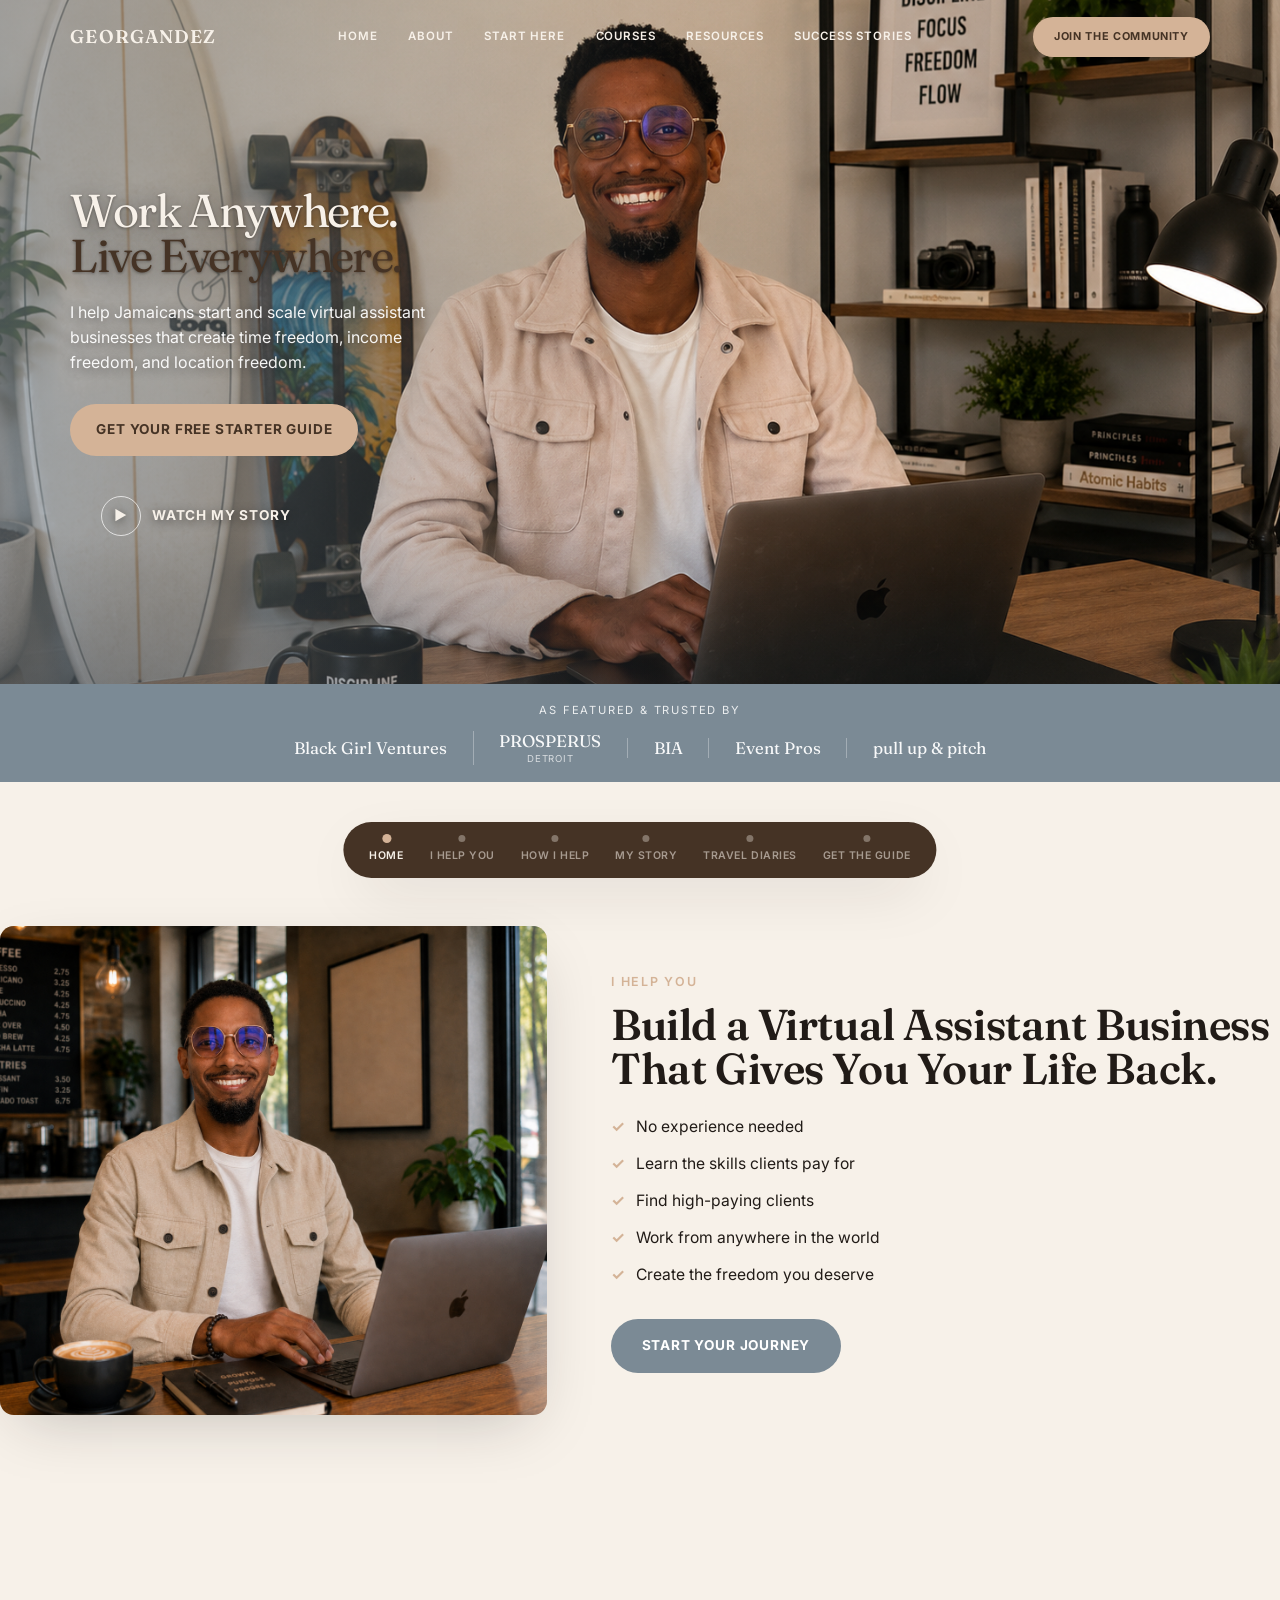
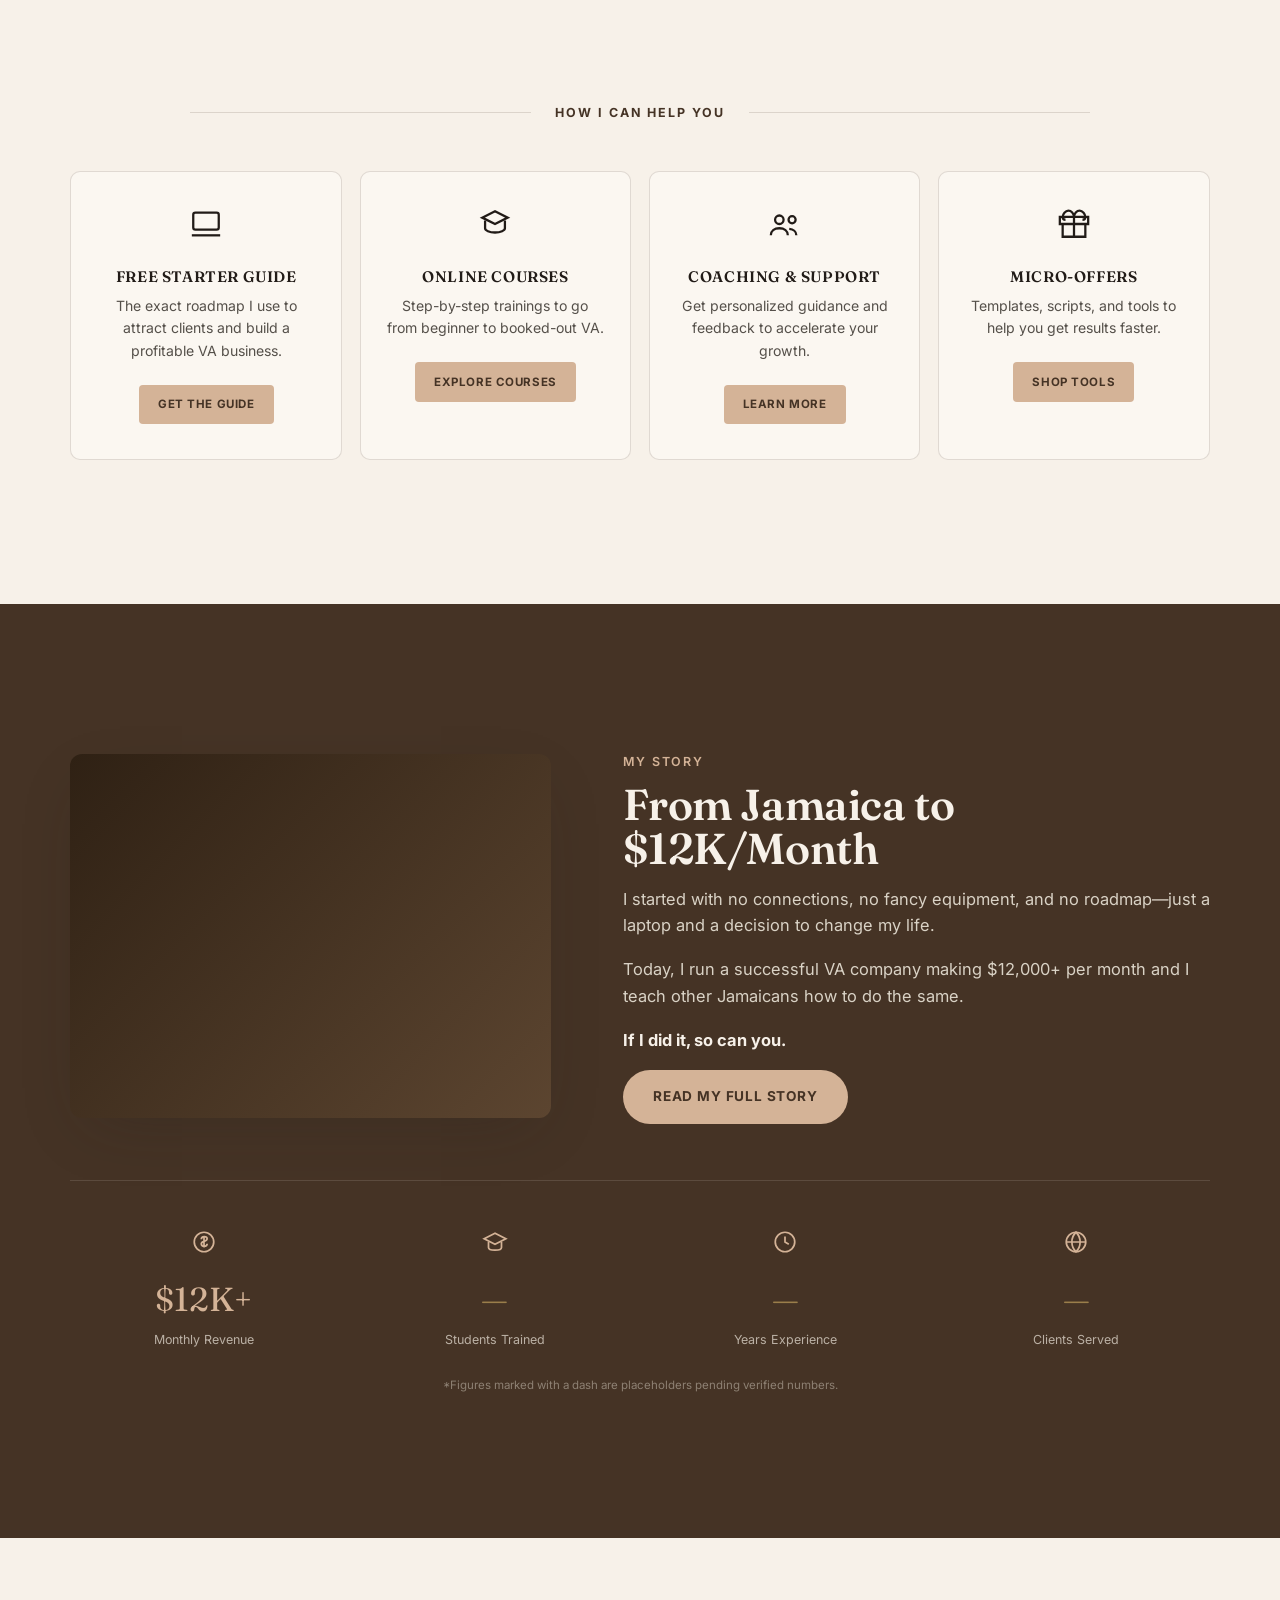
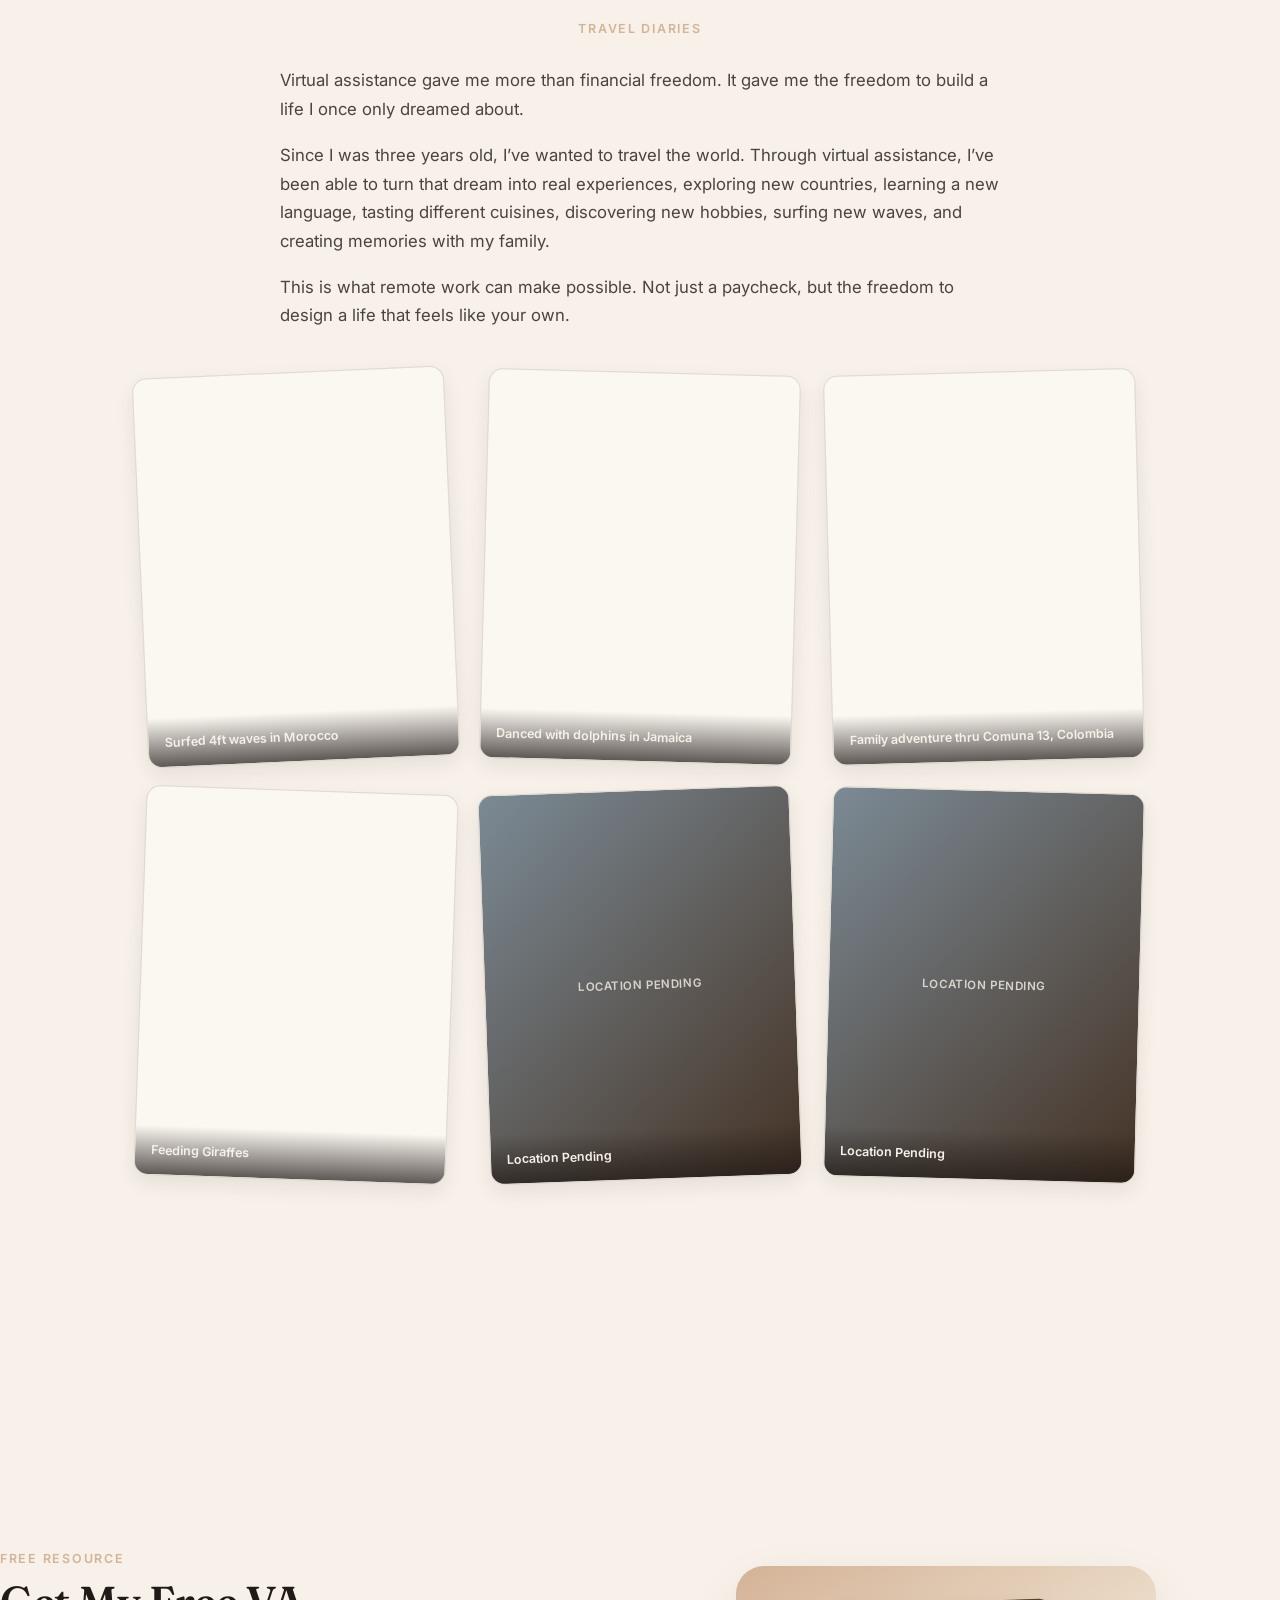
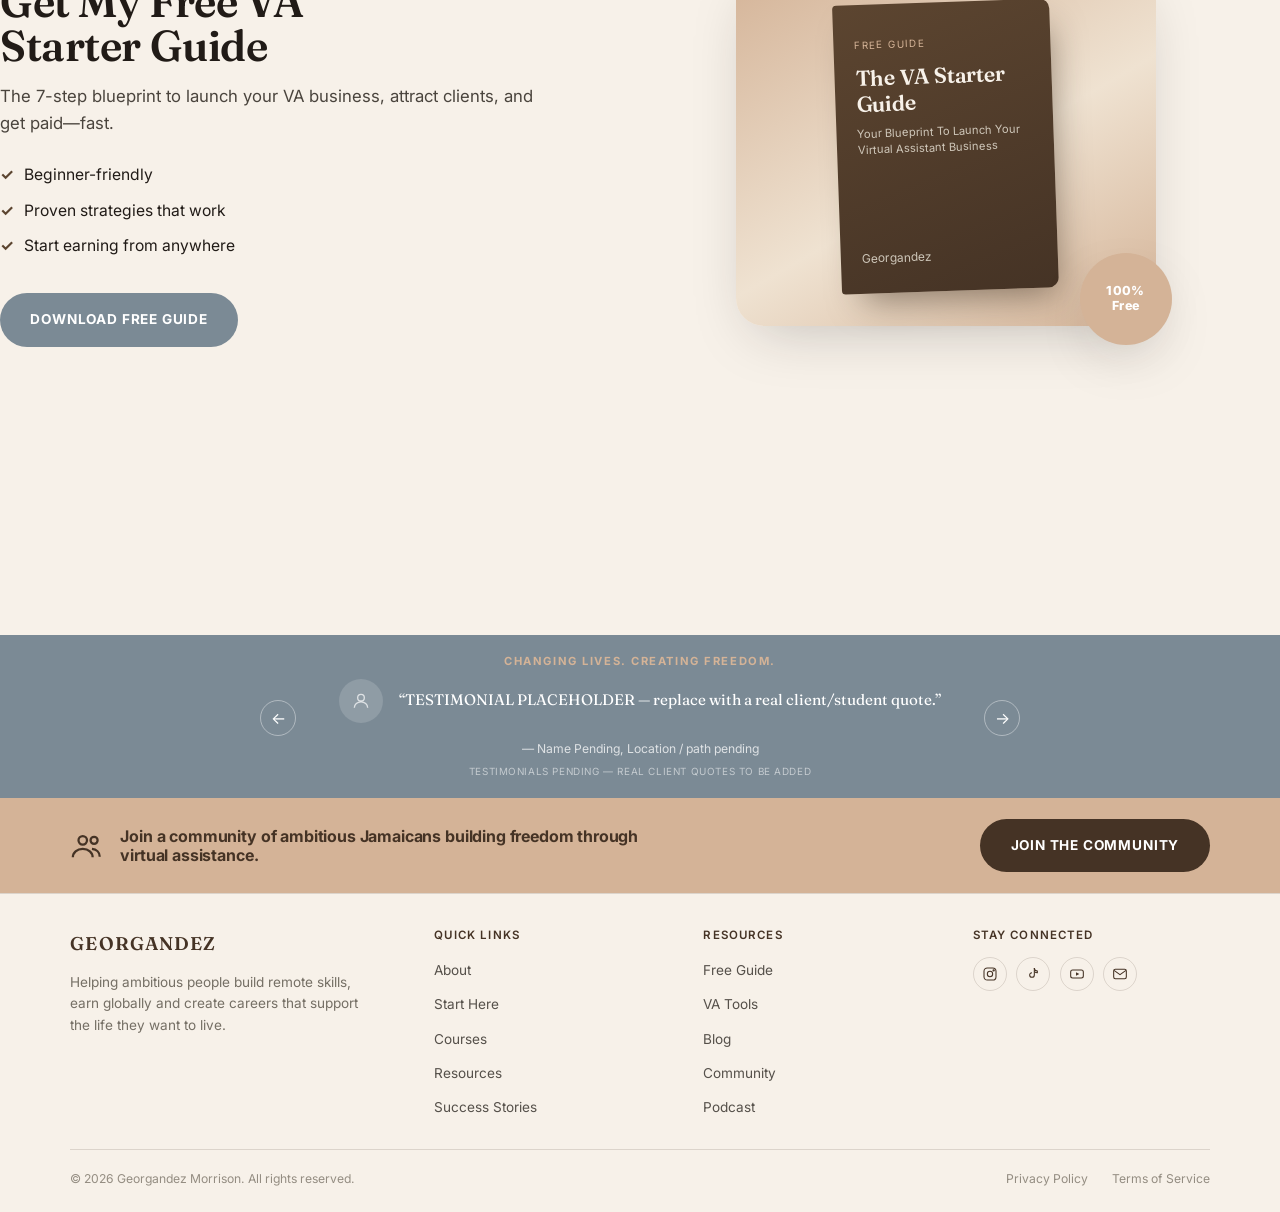
==== commit 2406771c: "Add personal story copy to Travel Diaries section Drop the redundant "My Travel Diary" heading now t" ====
--- a/site/index.html
+++ b/site/index.html
@@ -159,8 +159,11 @@
   <div class="container">
     <div class="text-center reveal" style="max-width:640px; margin-inline:auto;">
       <span class="eyebrow">Travel Diaries</span>
-      <h2 class="section-heading">My Travel Diary</h2>
-      <p class="section-sub">Snapshots from the places I&rsquo;ve worked and traveled while building a location-free business.</p>
+    </div>
+    <div class="travel-story reveal">
+      <p>Virtual assistance gave me more than financial freedom. It gave me the freedom to build a life I once only dreamed about.</p>
+      <p>Since I was three years old, I&rsquo;ve wanted to travel the world. Through virtual assistance, I&rsquo;ve been able to turn that dream into real experiences, exploring new countries, learning a new language, tasting different cuisines, discovering new hobbies, surfing new waves, and creating memories with my family.</p>
+      <p>This is what remote work can make possible. Not just a paycheck, but the freedom to design a life that feels like your own.</p>
     </div>
     <div class="travel-grid reveal" id="travel-grid"></div>
   </div>
--- a/site/css/style.css
+++ b/site/css/style.css
@@ -999,6 +999,18 @@
 /* ===== Travel Diaries ===== */
 .travel-section { background: var(--cream); padding-block: clamp(3rem, 6vw, 5rem); }
 
+.travel-story {
+  max-width: 720px;
+  margin: 1.6rem auto 0;
+  text-align: left;
+}
+.travel-story p {
+  font-size: 1.05rem;
+  line-height: 1.7;
+  color: #4a443d;
+}
+.travel-story p + p { margin-top: 1.1rem; }
+
 .travel-grid {
   margin-top: 2.6rem;
   display: grid;
@@ -1033,7 +1045,8 @@
   transform: rotate(0deg) translateY(-6px);
   box-shadow: 0 16px 32px rgba(33, 27, 23, 0.16);
 }
-.travel-card img { width: 100%; height: 100%; object-fit: cover; display: block; }
+.travel-card img,
+.travel-card .travel-video { width: 100%; height: 100%; object-fit: cover; display: block; }
 .travel-card .placeholder {
   width: 100%;
   height: 100%;
@@ -1094,7 +1107,8 @@
 }
 .travel-lightbox.is-open .travel-lightbox-panel { transform: scale(1) translateY(0); }
 .travel-lightbox-media { flex: 1 1 auto; min-height: 220px; background: var(--brown); }
-.travel-lightbox-media img { width: 100%; height: 100%; object-fit: cover; display: block; }
+.travel-lightbox-media img,
+.travel-lightbox-media video { width: 100%; height: 100%; object-fit: cover; display: block; }
 .travel-lightbox-media .placeholder {
   width: 100%; height: 100%;
   display: flex; align-items: center; justify-content: center;
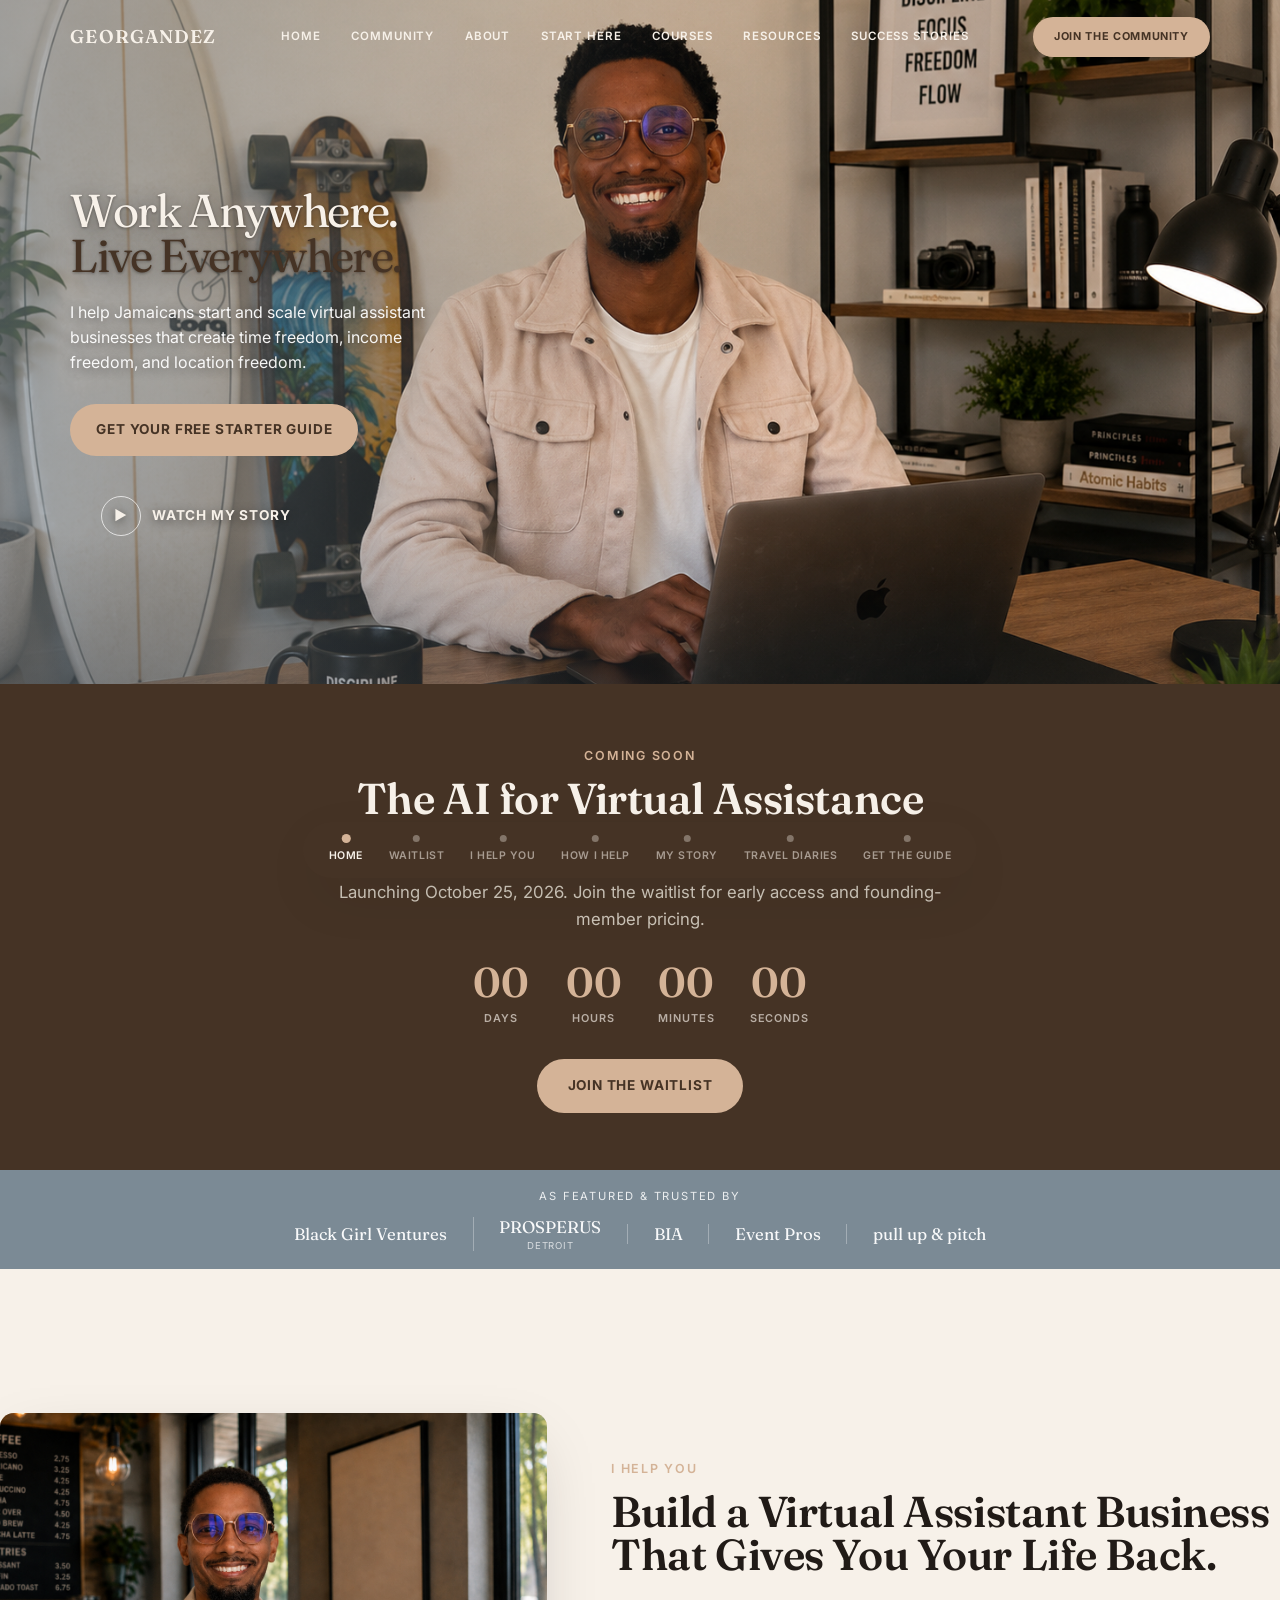
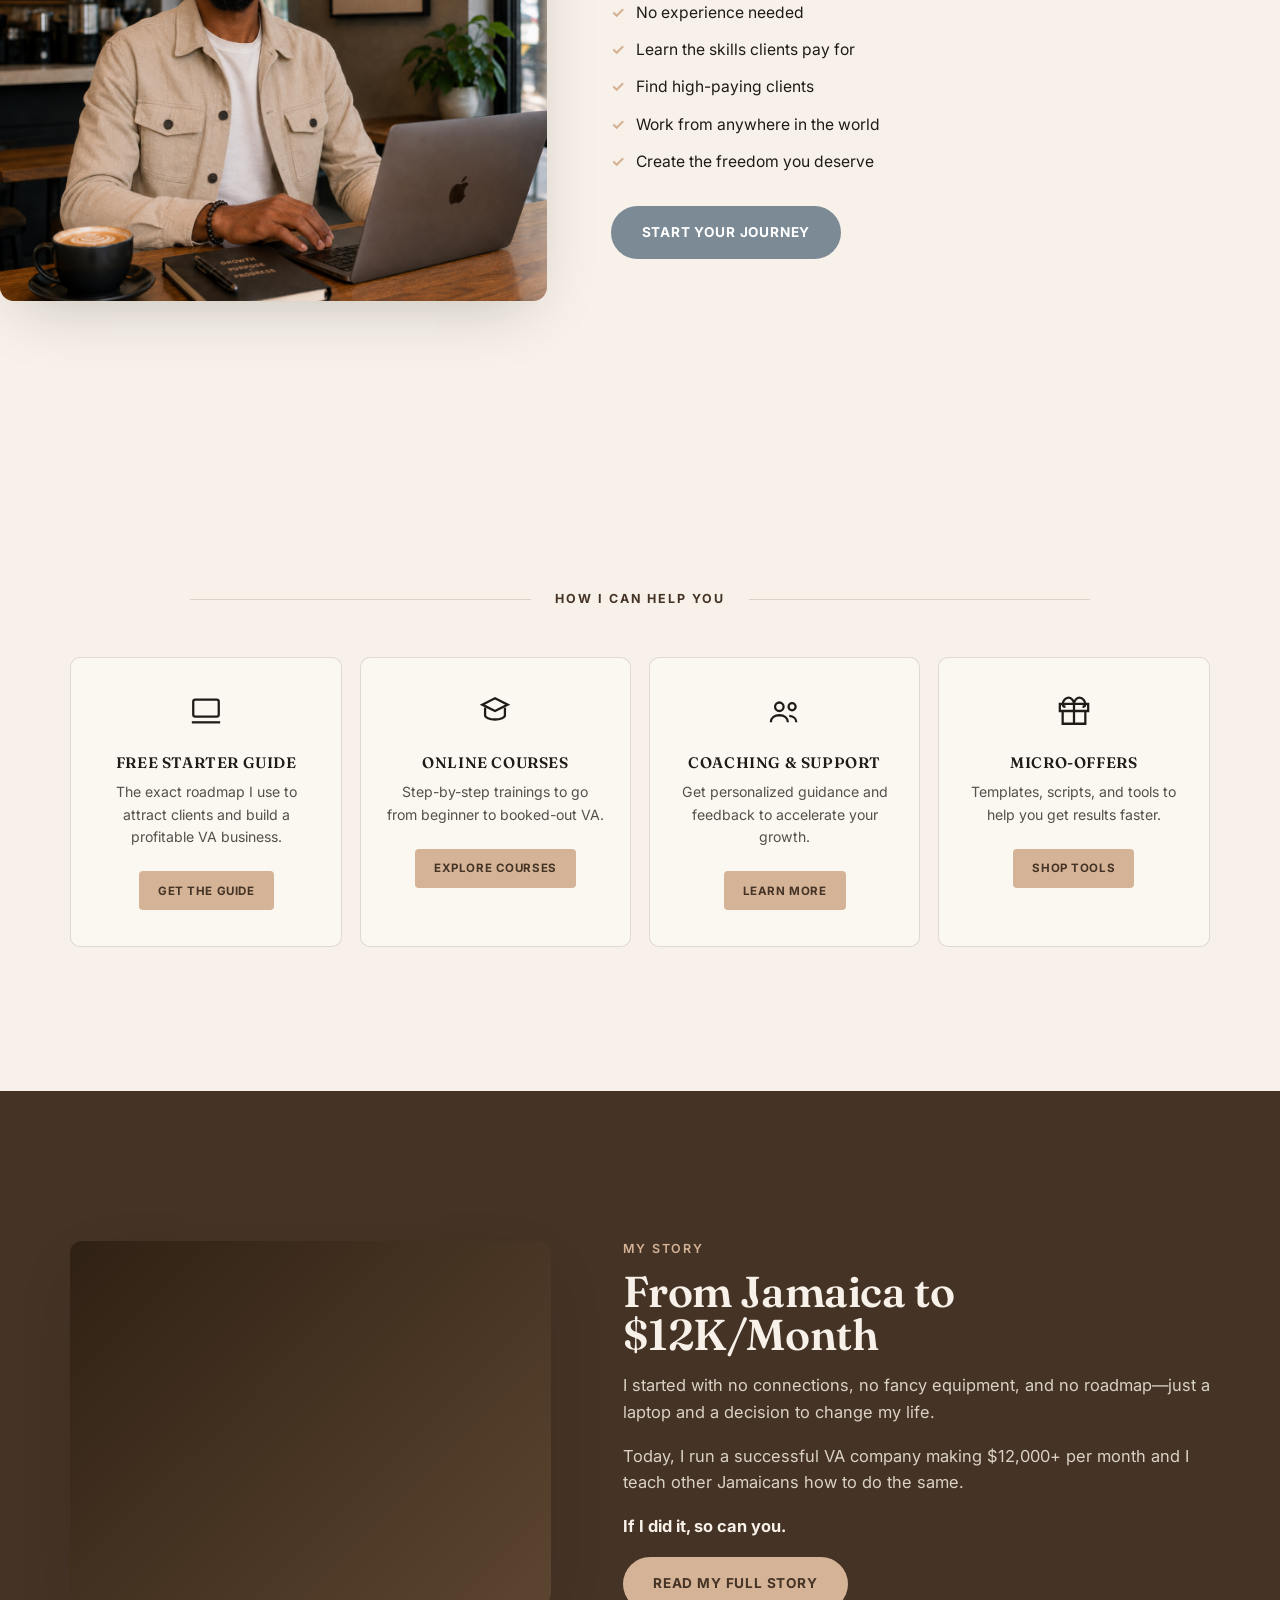
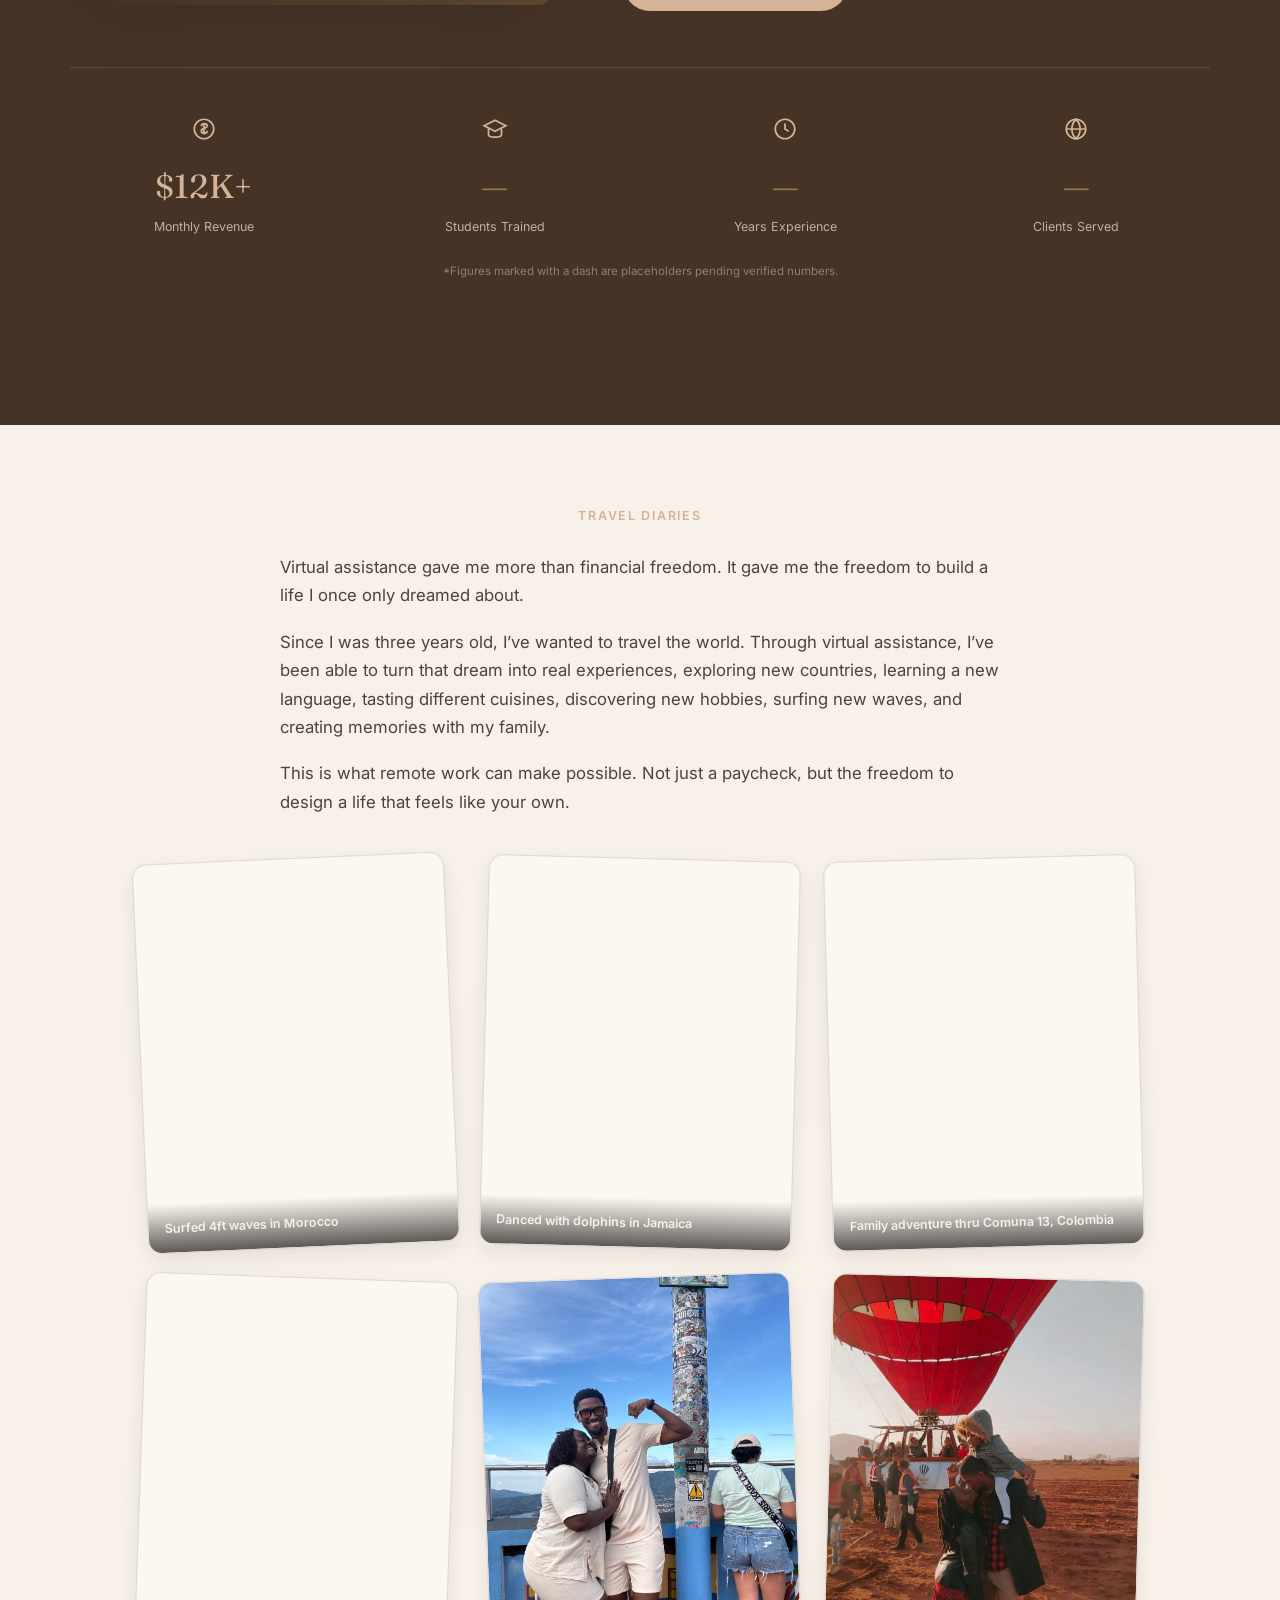
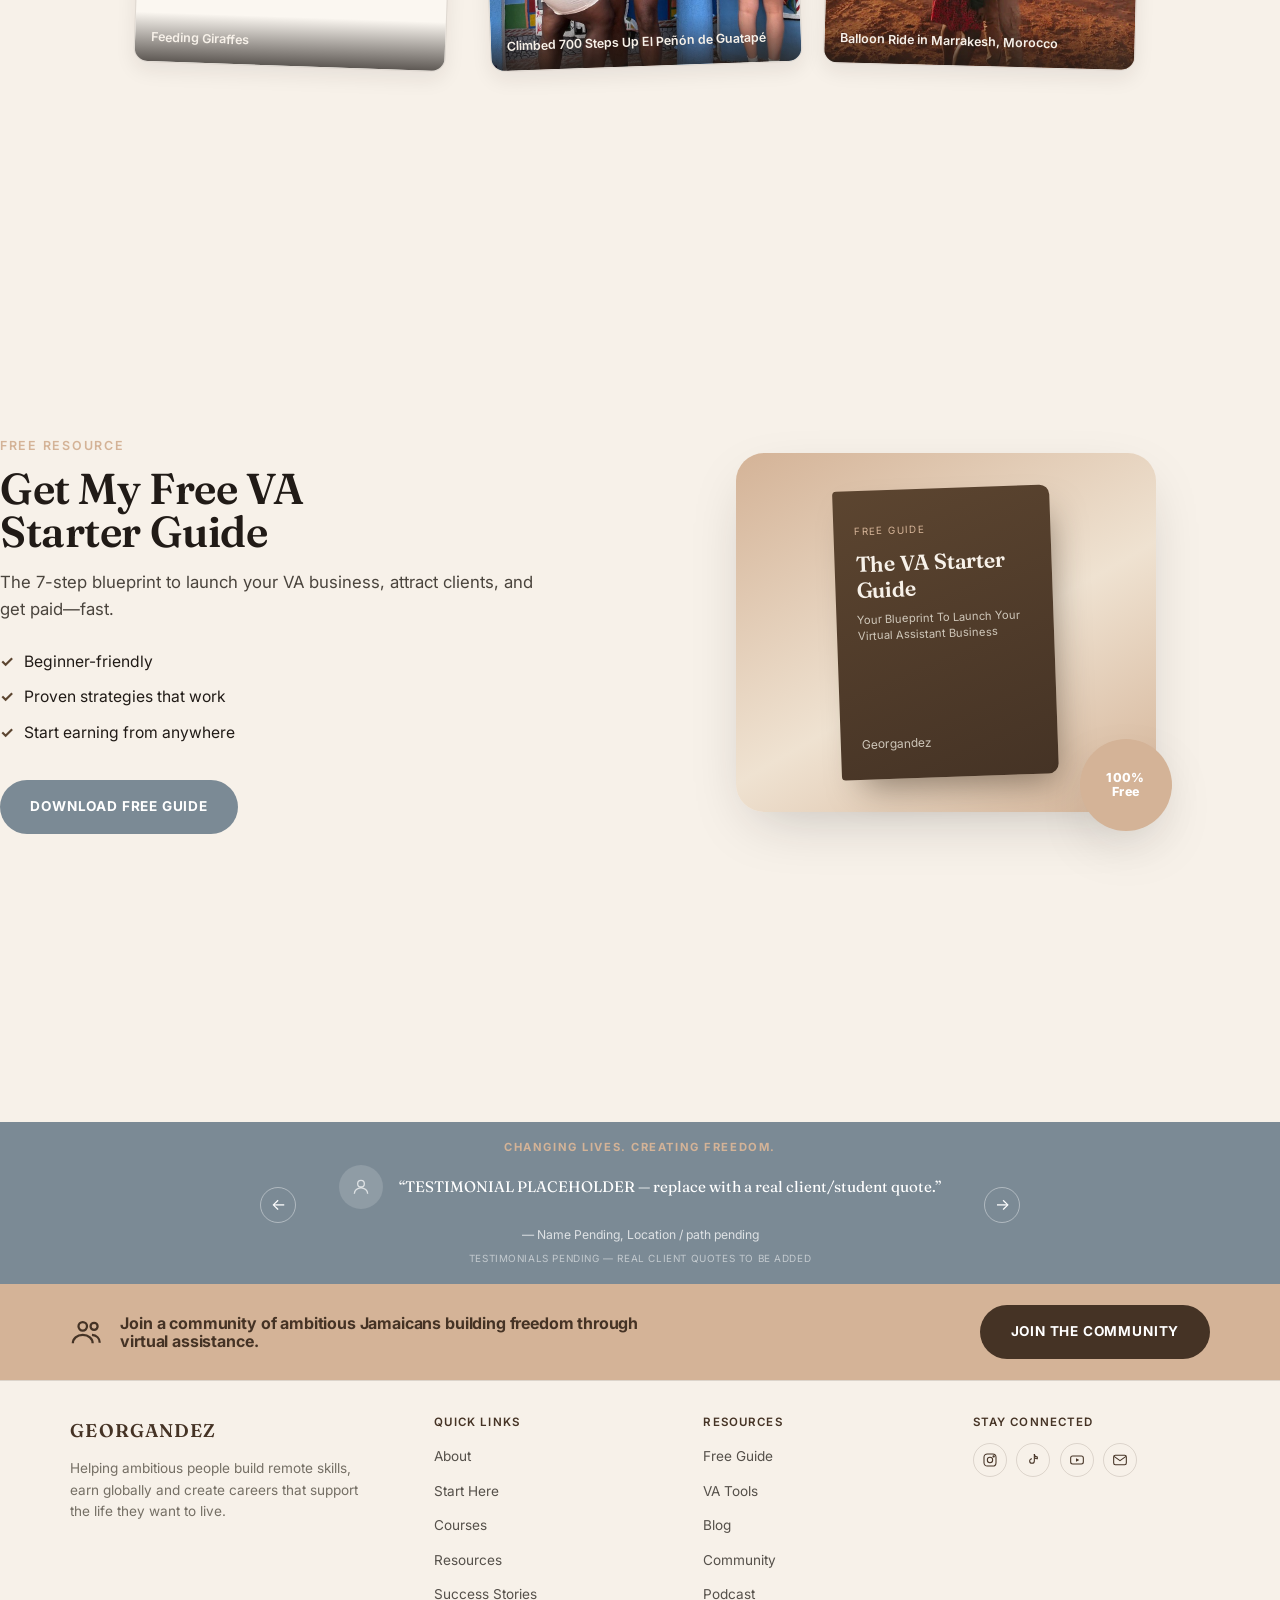
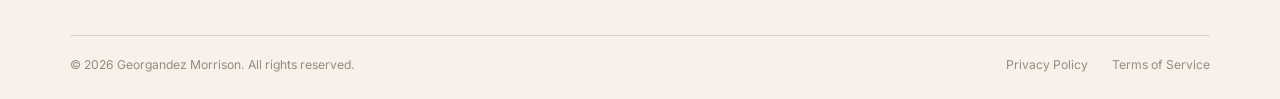
==== commit bef0913d: "Add Academy waitlist/countdown section and Community nav link - New section directly below the hero " ====
--- a/site/index.html
+++ b/site/index.html
@@ -33,6 +33,7 @@
     <a href="index.html" class="brand">GEORGANDEZ</a>
     <nav class="nav-links" aria-label="Primary">
       <a href="index.html">Home</a>
+      <a href="community.html">Community</a>
       <a href="about.html">About</a>
       <a href="start-here.html">Start Here</a>
       <a href="courses.html">Courses</a>
@@ -48,6 +49,7 @@
 
 <div class="mobile-menu">
   <a href="index.html">Home</a>
+  <a href="community.html">Community</a>
   <a href="about.html">About</a>
   <a href="start-here.html">Start Here</a>
   <a href="courses.html">Courses</a>
@@ -74,6 +76,23 @@
   </div>
 </section>
 
+<section class="waitlist-section" id="waitlist">
+  <div class="container">
+    <div class="waitlist-inner reveal">
+      <span class="eyebrow">Coming Soon</span>
+      <h2 class="section-heading" style="color:var(--cream);">The AI for Virtual Assistance Academy</h2>
+      <p class="section-sub section-sub--dark">Launching October 25, 2026. Join the waitlist for early access and founding-member pricing.</p>
+      <div class="countdown" id="waitlist-countdown" data-target="2026-10-25T00:00:00">
+        <div class="countdown-unit"><span class="value" data-unit="days">00</span><span class="label">Days</span></div>
+        <div class="countdown-unit"><span class="value" data-unit="hours">00</span><span class="label">Hours</span></div>
+        <div class="countdown-unit"><span class="value" data-unit="minutes">00</span><span class="label">Minutes</span></div>
+        <div class="countdown-unit"><span class="value" data-unit="seconds">00</span><span class="label">Seconds</span></div>
+      </div>
+      <a href="#" class="btn btn--primary" data-open-waitlist-modal onclick="trackEvent('waitlist_cta_click')">Join the Waitlist</a>
+    </div>
+  </div>
+</section>
+
 <section class="trust-bar">
   <div class="container">
     <p>As Featured &amp; Trusted By</p>
@@ -318,6 +337,29 @@
   </div>
 </div>
 
+<div class="modal-overlay" id="waitlist-modal">
+  <div class="modal-panel" role="dialog" aria-modal="true" aria-labelledby="waitlist-modal-title">
+    <button class="modal-close" aria-label="Close">&times;</button>
+    <span class="eyebrow">Coming Soon</span>
+    <h3 id="waitlist-modal-title" style="font-family:var(--font-serif); font-size:1.6rem; margin-top:0.4rem;">Join the Waitlist</h3>
+    <p class="section-sub" style="font-size:0.92rem;">Be first to know when the AI for Virtual Assistance Academy opens on October 25.</p>
+    <form id="waitlist-form">
+      <div class="form-grid">
+        <div class="form-field">
+          <label for="waitlist-first-name">First Name</label>
+          <input id="waitlist-first-name" name="firstName" type="text" required>
+        </div>
+        <div class="form-field">
+          <label for="waitlist-email">Email</label>
+          <input id="waitlist-email" name="email" type="email" required>
+        </div>
+      </div>
+      <button type="submit" class="btn btn--primary btn--block" style="margin-top:1.4rem;">Join the Waitlist</button>
+      <p class="form-note">By submitting, you'll join the email list and receive occasional updates. Unsubscribe anytime.</p>
+    </form>
+  </div>
+</div>
+
 <script src="js/config.js"></script>
 <script src="js/data.js"></script>
 <script src="js/main.js"></script>
--- a/site/css/style.css
+++ b/site/css/style.css
@@ -602,6 +602,47 @@
   color: var(--cream);
   padding: var(--space-xl) 0;
 }
+
+/* ===== Waitlist / Countdown ===== */
+.waitlist-section {
+  background: var(--forest-dark);
+  color: var(--cream);
+  padding: clamp(2.6rem, 5vw, 3.6rem) 0;
+}
+.waitlist-inner {
+  max-width: 640px;
+  margin-inline: auto;
+  text-align: center;
+}
+.waitlist-inner .section-sub { margin-inline: auto; }
+
+.countdown {
+  display: flex;
+  justify-content: center;
+  gap: clamp(0.8rem, 3vw, 1.8rem);
+  margin: 1.8rem 0 2rem;
+}
+.countdown-unit {
+  display: flex;
+  flex-direction: column;
+  align-items: center;
+  min-width: 64px;
+}
+.countdown-unit .value {
+  font-family: var(--font-serif);
+  font-size: clamp(1.8rem, 4vw, 2.6rem);
+  font-weight: 600;
+  color: var(--sand);
+  line-height: 1;
+}
+.countdown-unit .label {
+  margin-top: 0.4rem;
+  font-size: 0.68rem;
+  font-weight: 600;
+  letter-spacing: 0.08em;
+  text-transform: uppercase;
+  color: rgba(247, 241, 233, 0.65);
+}
 .story-grid { display: grid; gap: 3rem; }
 @media (min-width: 960px) { .story-grid { grid-template-columns: 0.9fr 1.1fr; align-items: center; gap: 4.5rem; } }
 .story-media {
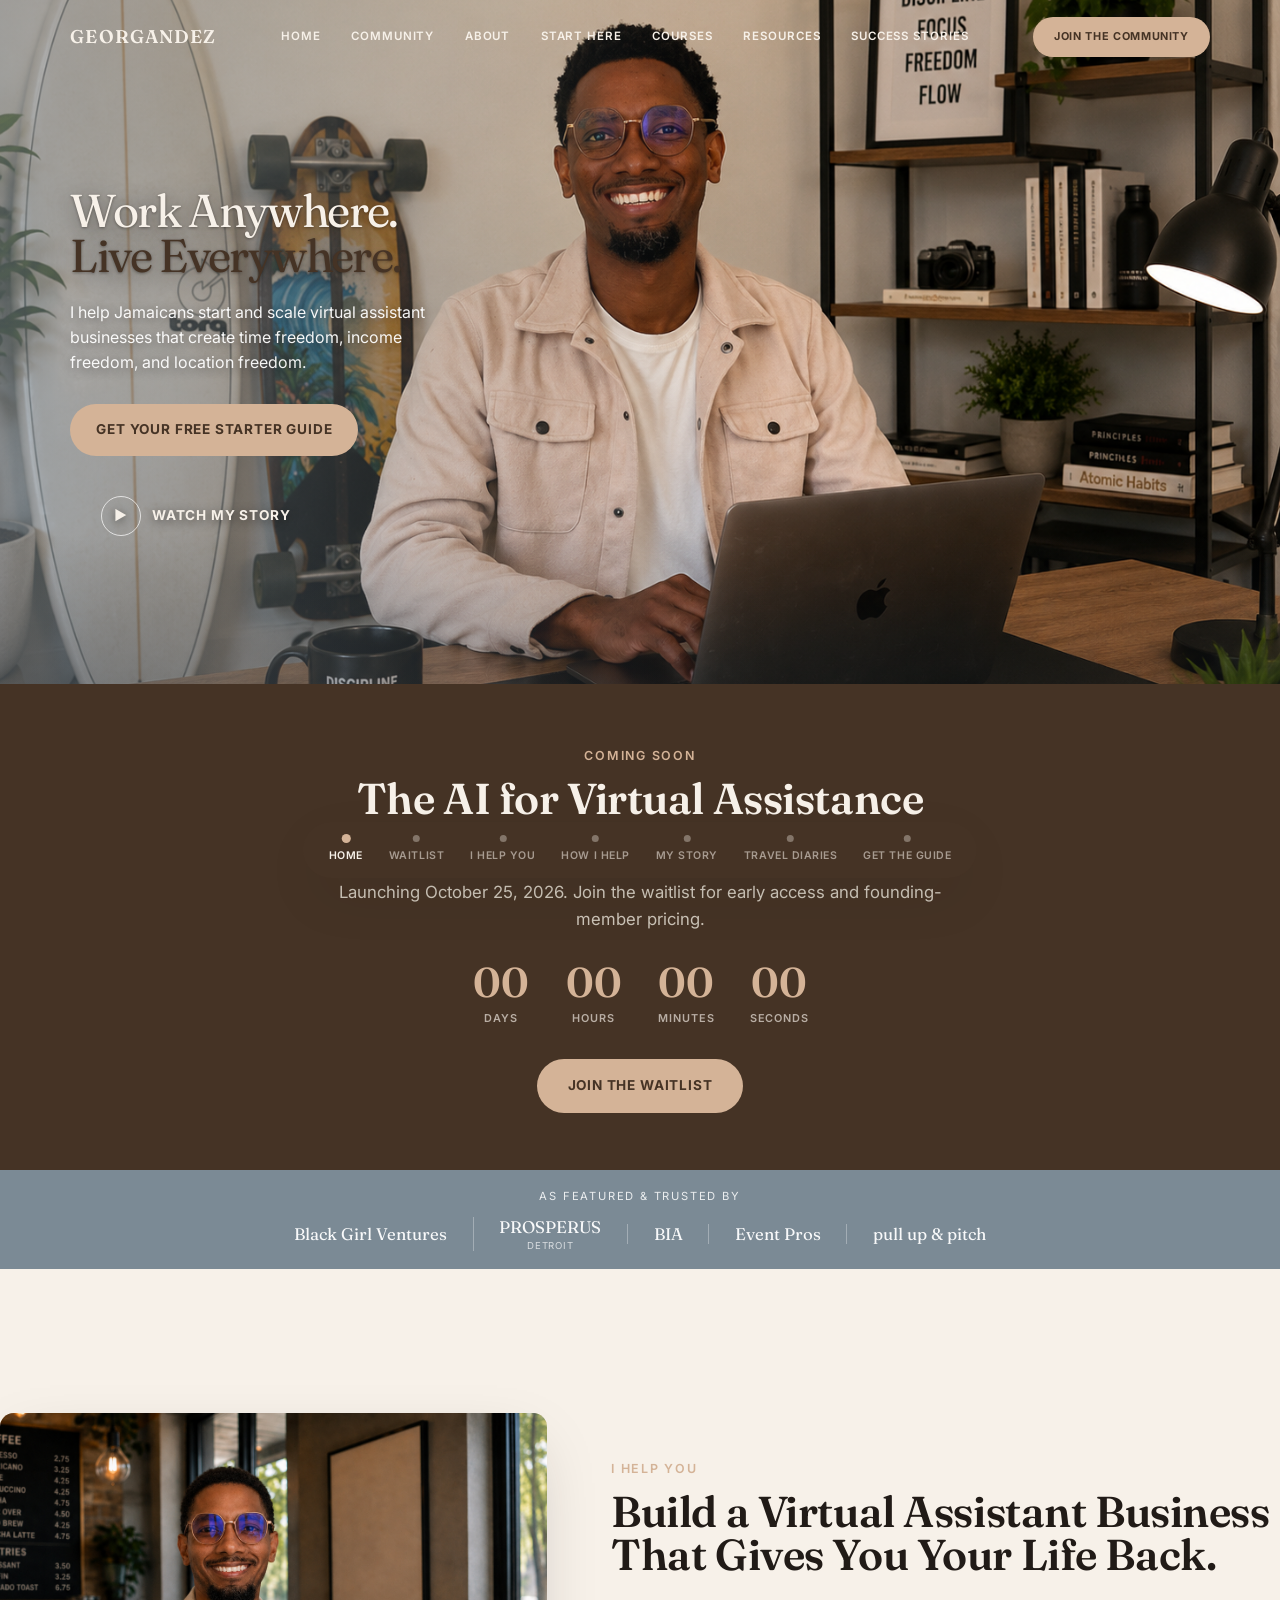
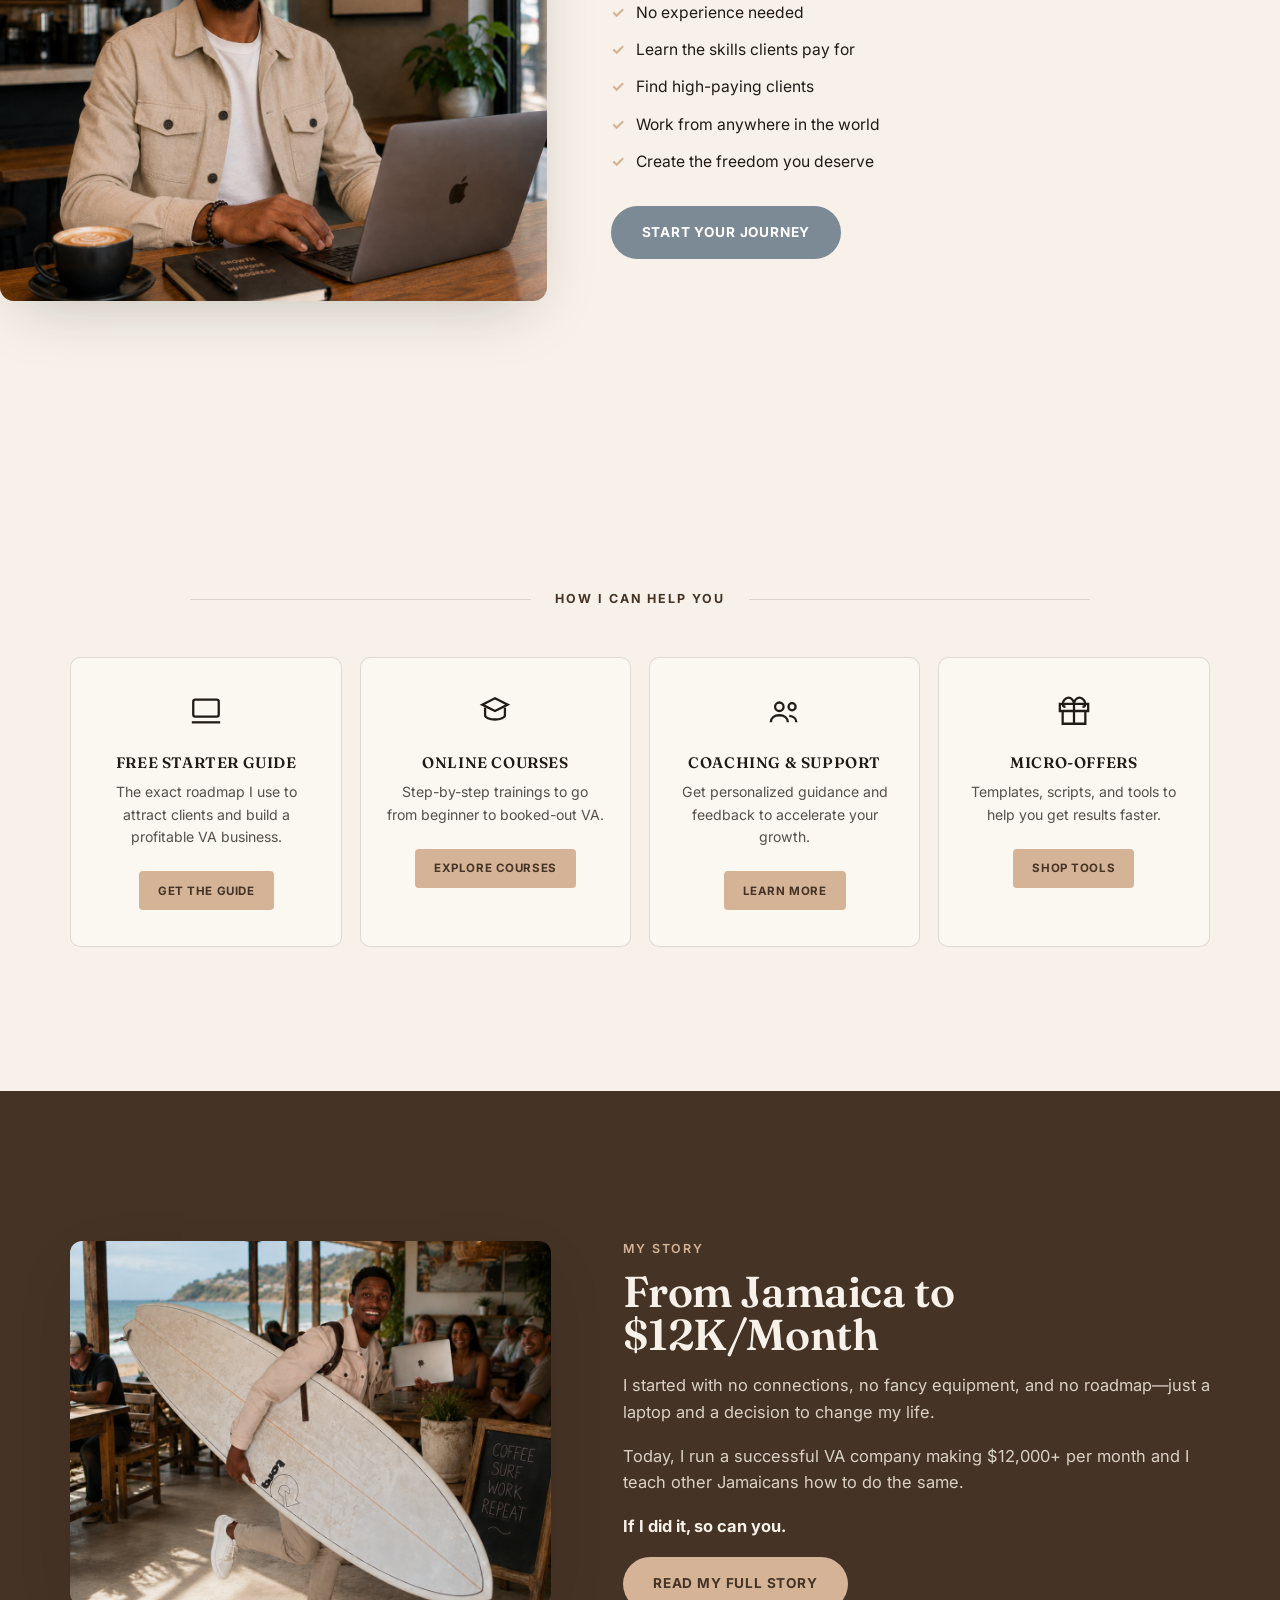
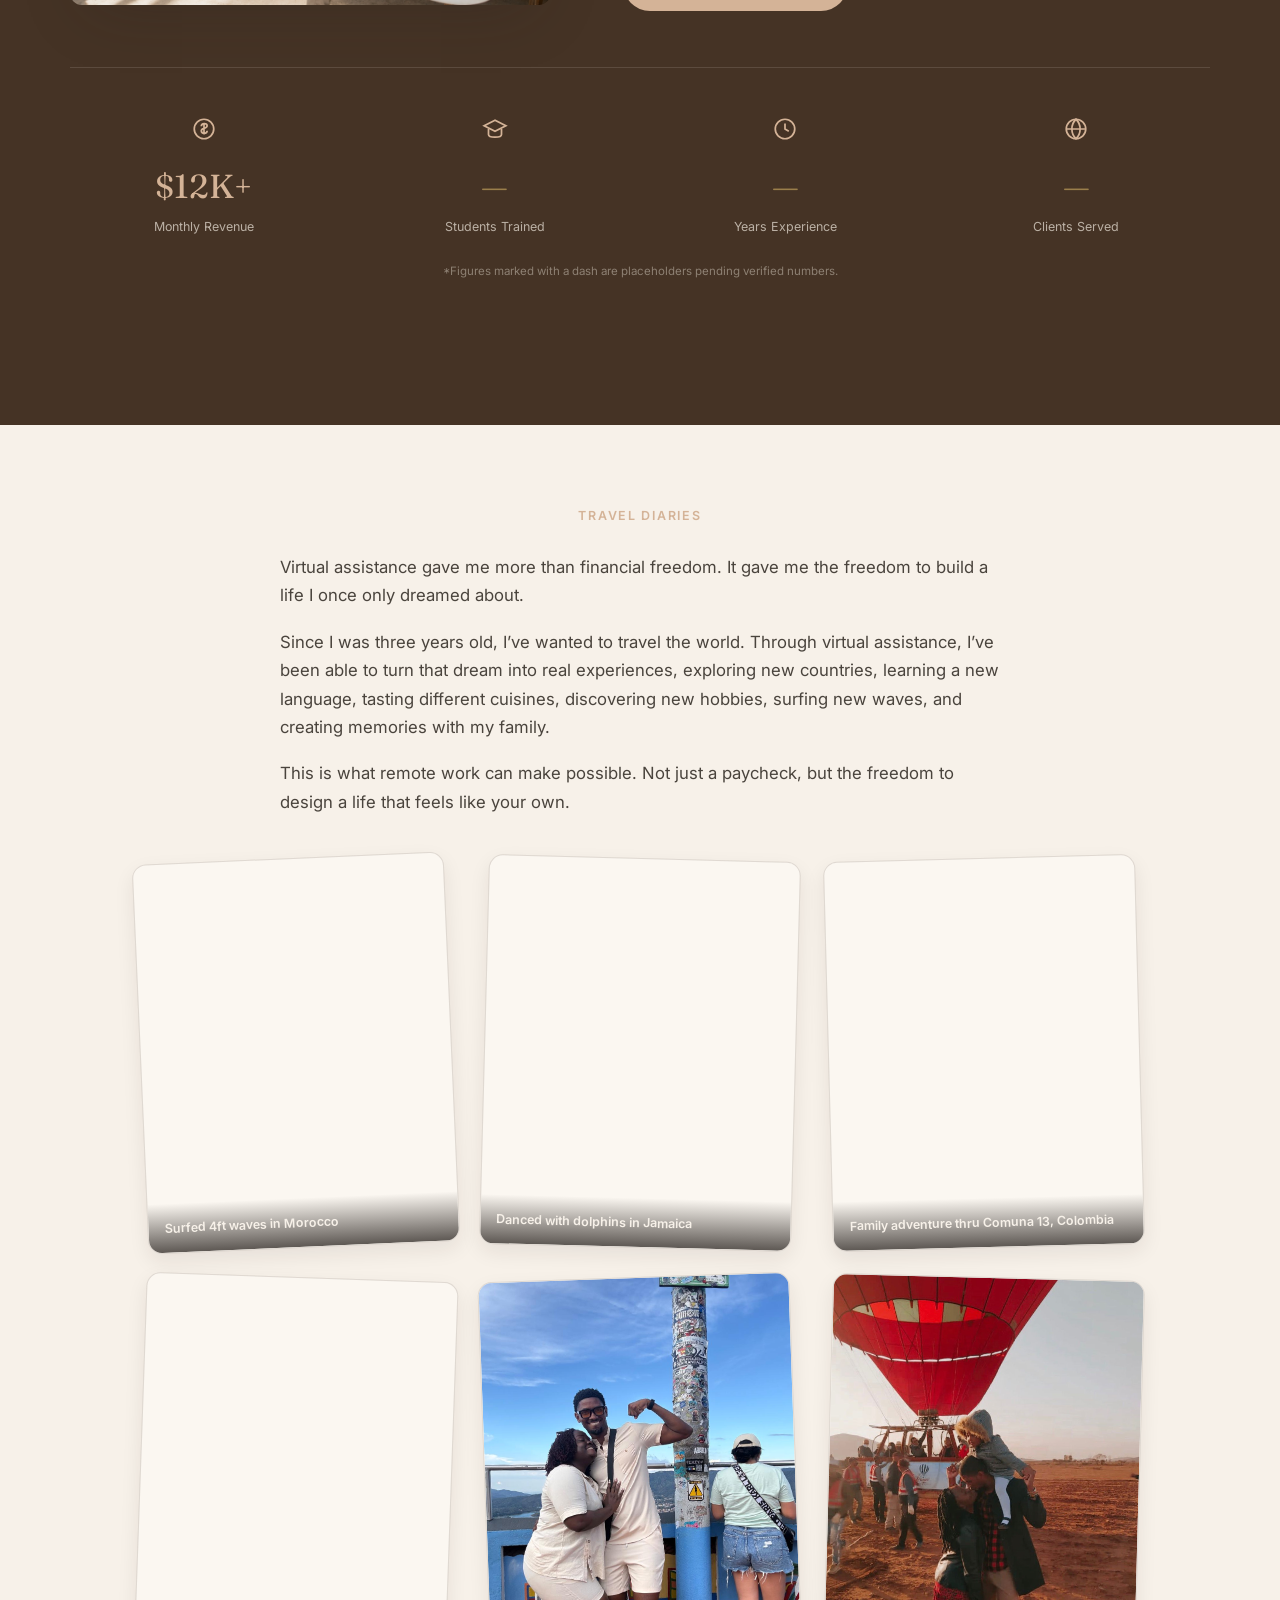
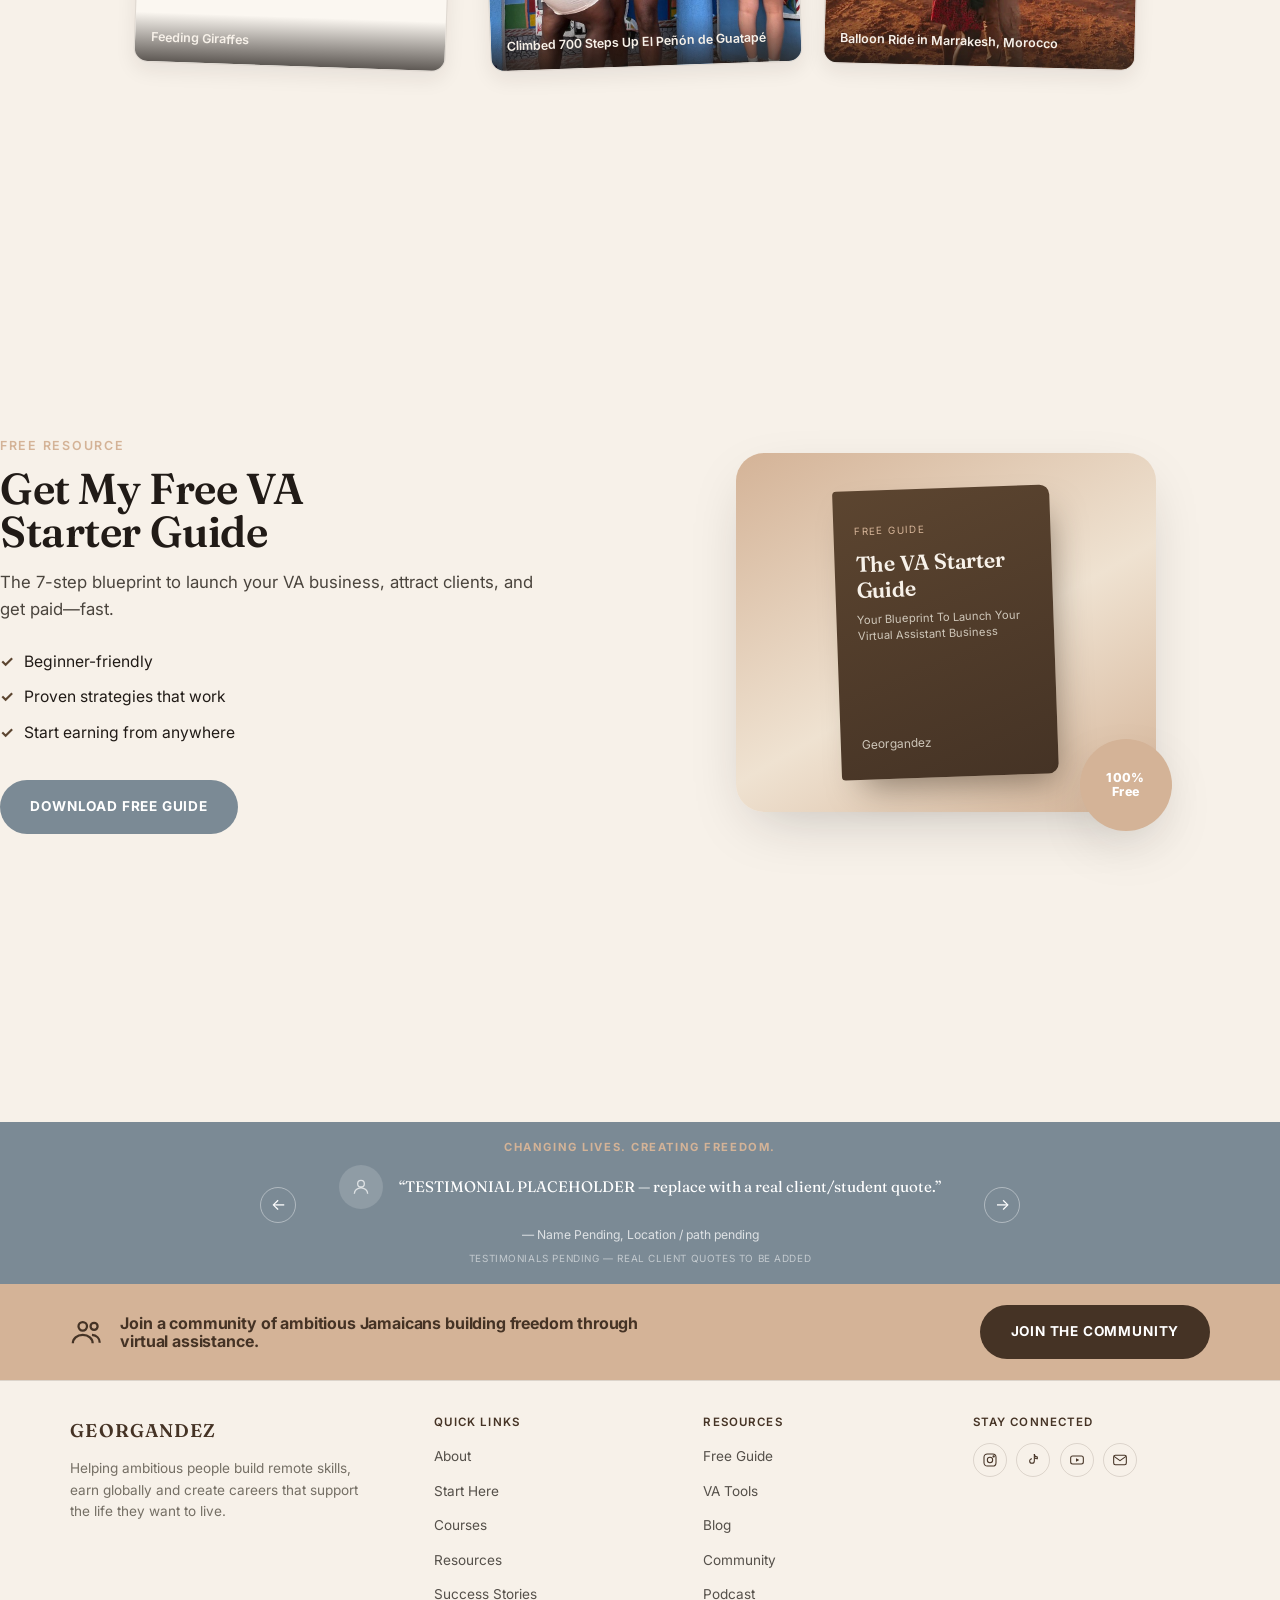
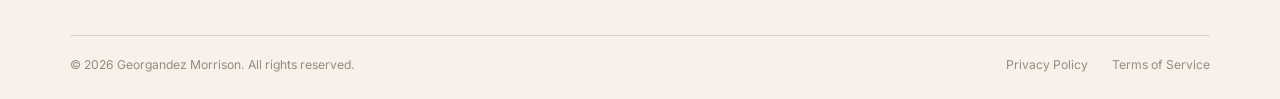
==== commit 875ac0bf: "Add crossfading slideshow to My Story section image Replaces the single static photo with two images" ====
--- a/site/index.html
+++ b/site/index.html
@@ -157,8 +157,9 @@
 <section class="story-section" id="story">
   <div class="container">
     <div class="story-grid">
-      <div class="story-media reveal">
-        <img src="images/story-surf.jpg" alt="Georgandez Morrison working remotely" data-fallback-text="Story photo: save as images/story-surf.jpg">
+      <div class="story-media reveal" id="story-slideshow">
+        <img class="story-slide is-active" src="images/story-surf-1.jpg" alt="Georgandez Morrison carrying a surfboard at a beachside café">
+        <img class="story-slide" src="images/story-surf-2.jpg" alt="Georgandez Morrison working at a standing desk, surfboard in the background">
       </div>
       <div class="story-body reveal">
         <span class="eyebrow eyebrow--dark">My Story</span>
--- a/site/css/style.css
+++ b/site/css/style.css
@@ -646,6 +646,7 @@
 .story-grid { display: grid; gap: 3rem; }
 @media (min-width: 960px) { .story-grid { grid-template-columns: 0.9fr 1.1fr; align-items: center; gap: 4.5rem; } }
 .story-media {
+  position: relative;
   border-radius: 12px;
   overflow: hidden;
   aspect-ratio: 1.32/1;
@@ -653,6 +654,13 @@
   background: linear-gradient(135deg, var(--brown-dark), var(--forest));
 }
 .story-media img { width: 100%; height: 100%; object-fit: cover; }
+.story-media .story-slide {
+  position: absolute;
+  inset: 0;
+  opacity: 0;
+  transition: opacity 1s ease;
+}
+.story-media .story-slide.is-active { opacity: 1; }
 .story-body p { color: rgba(250,245,233,0.82); margin-bottom: 1.1rem; font-size: 1.03rem; }
 .story-body p.pull-quote {
   font-family: var(--font-serif);
